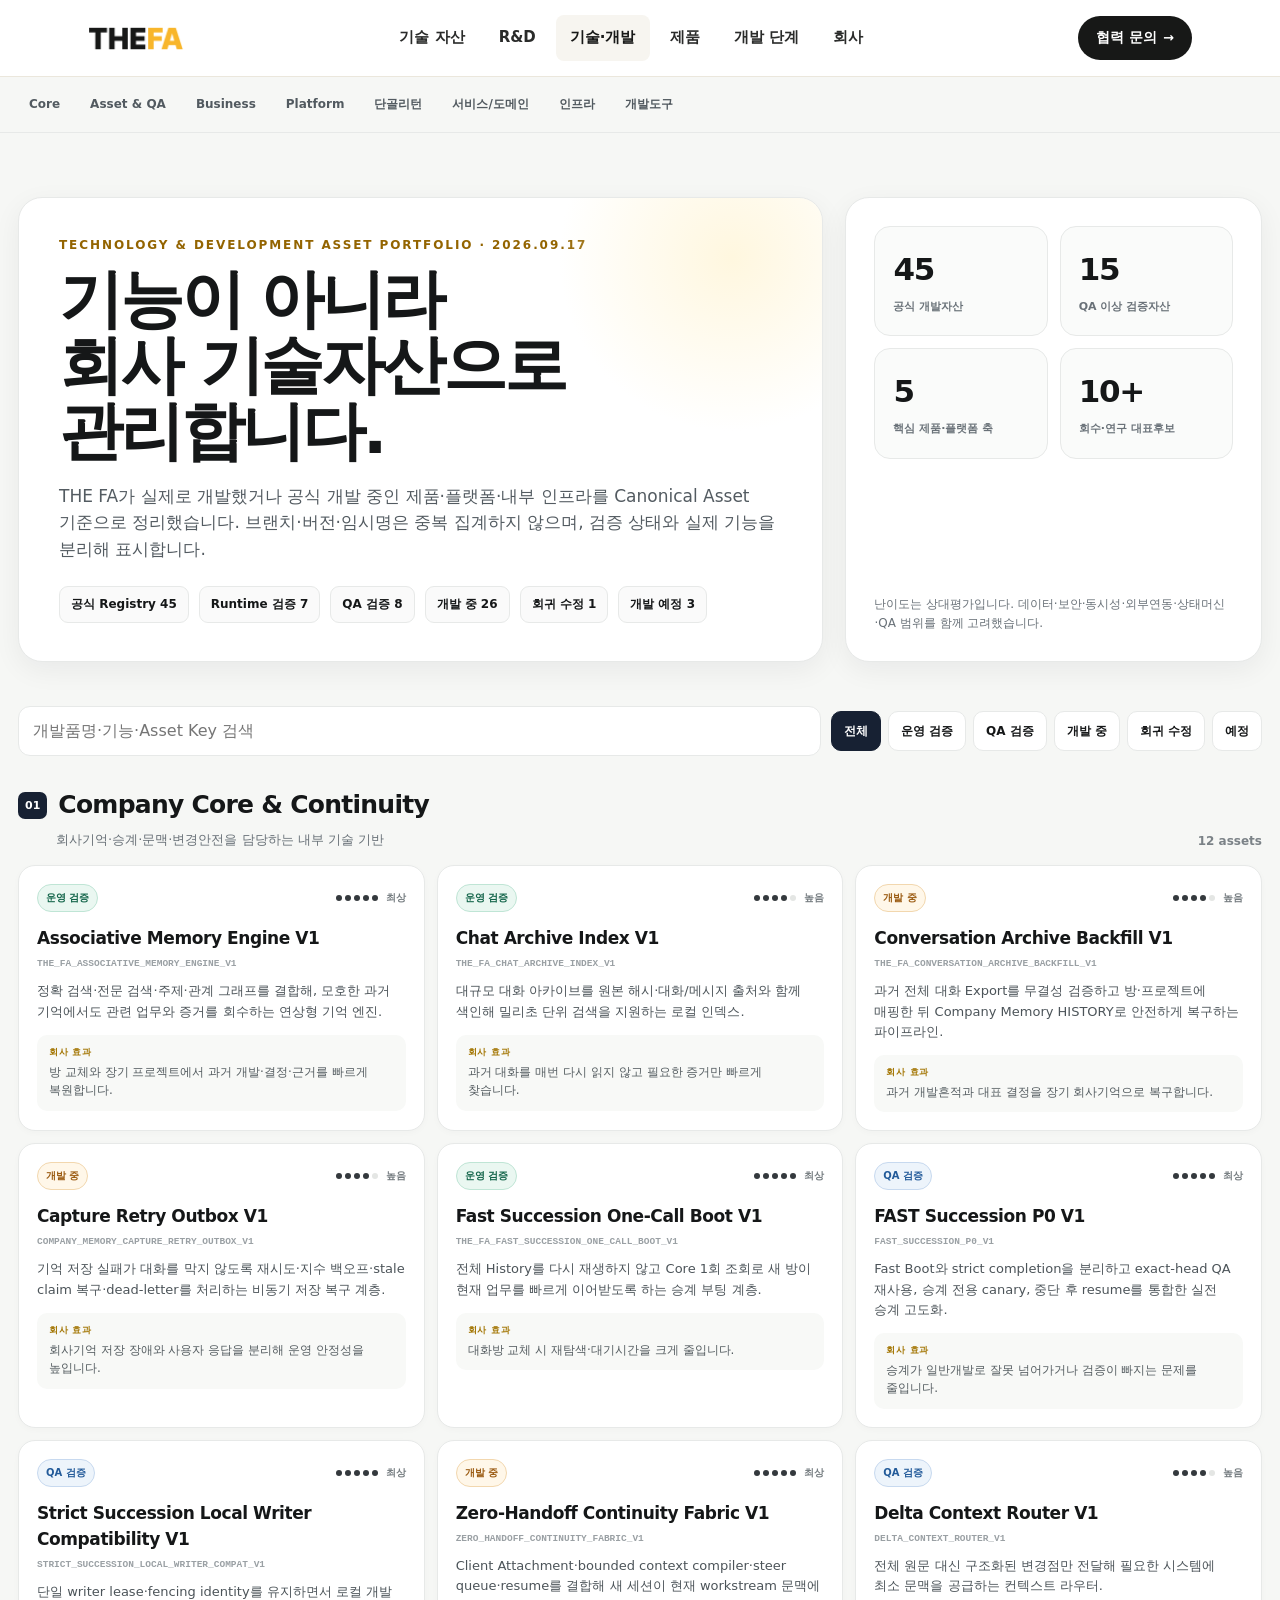
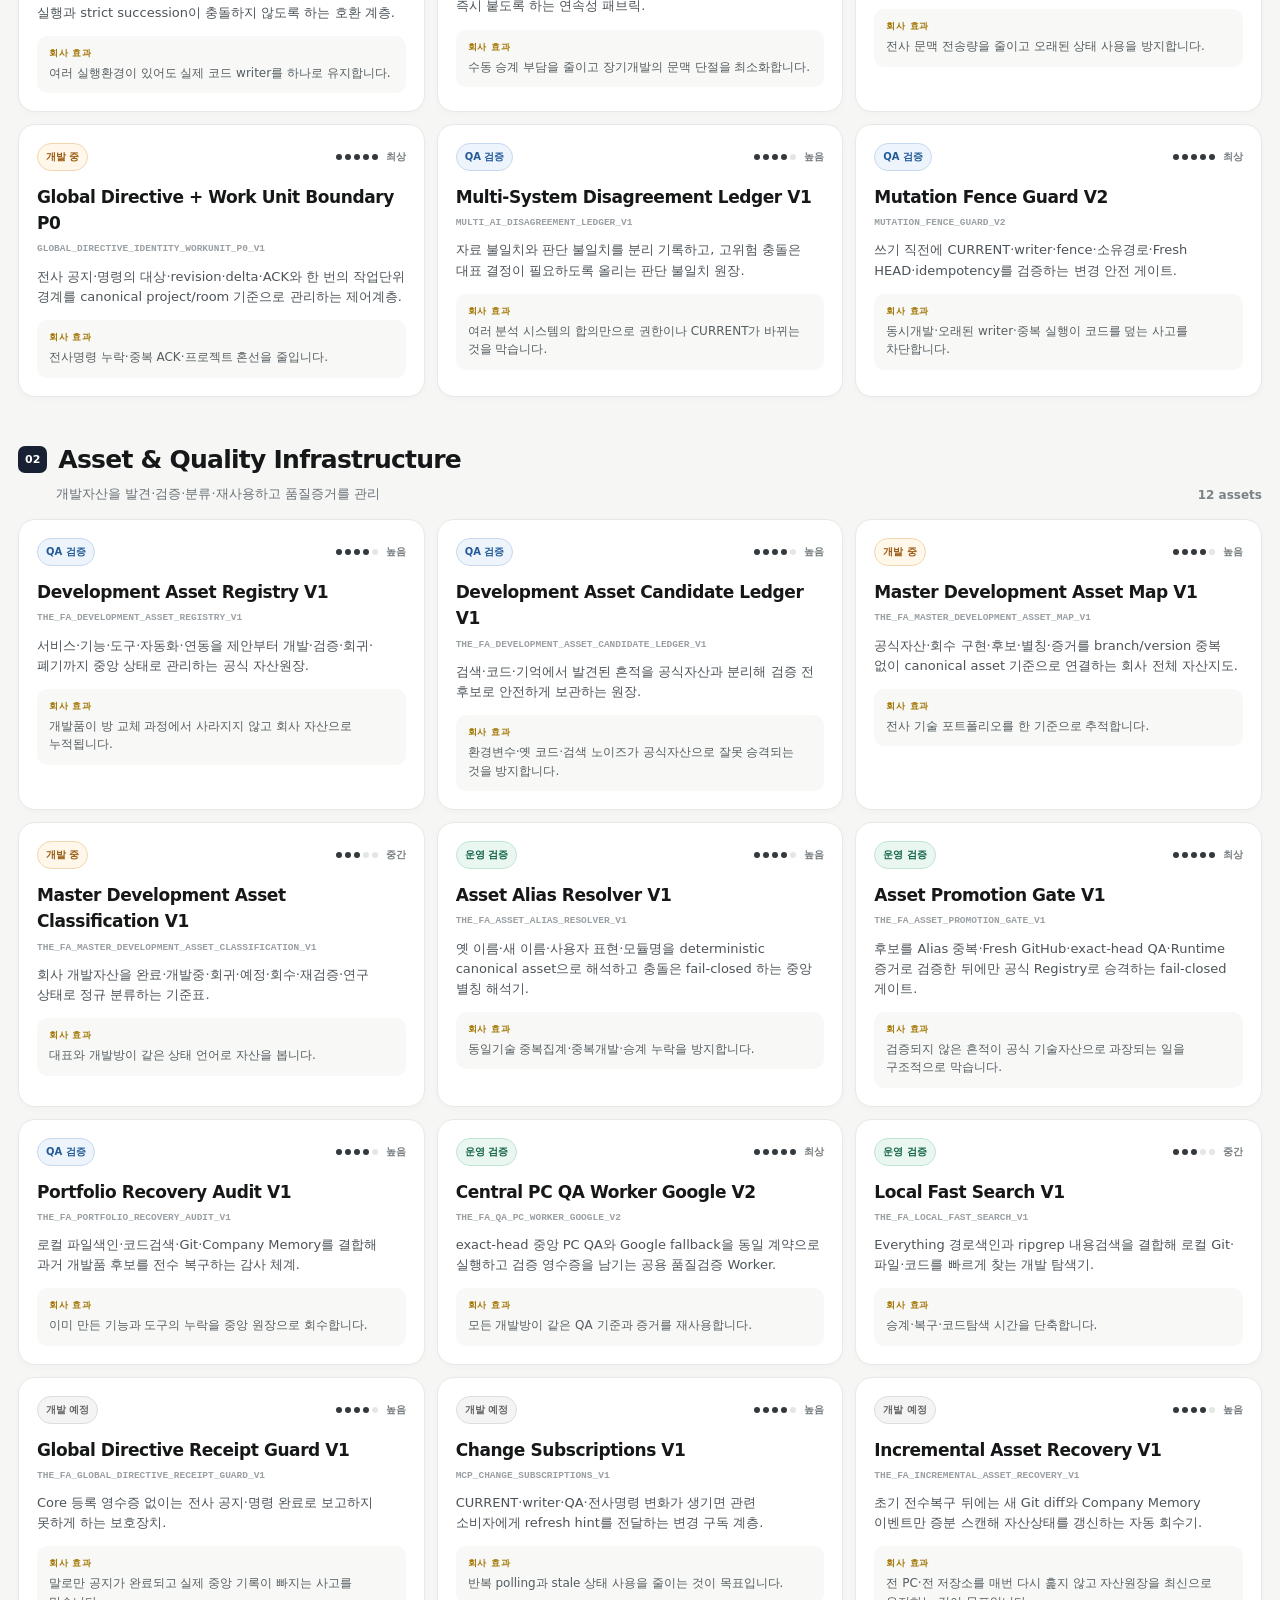
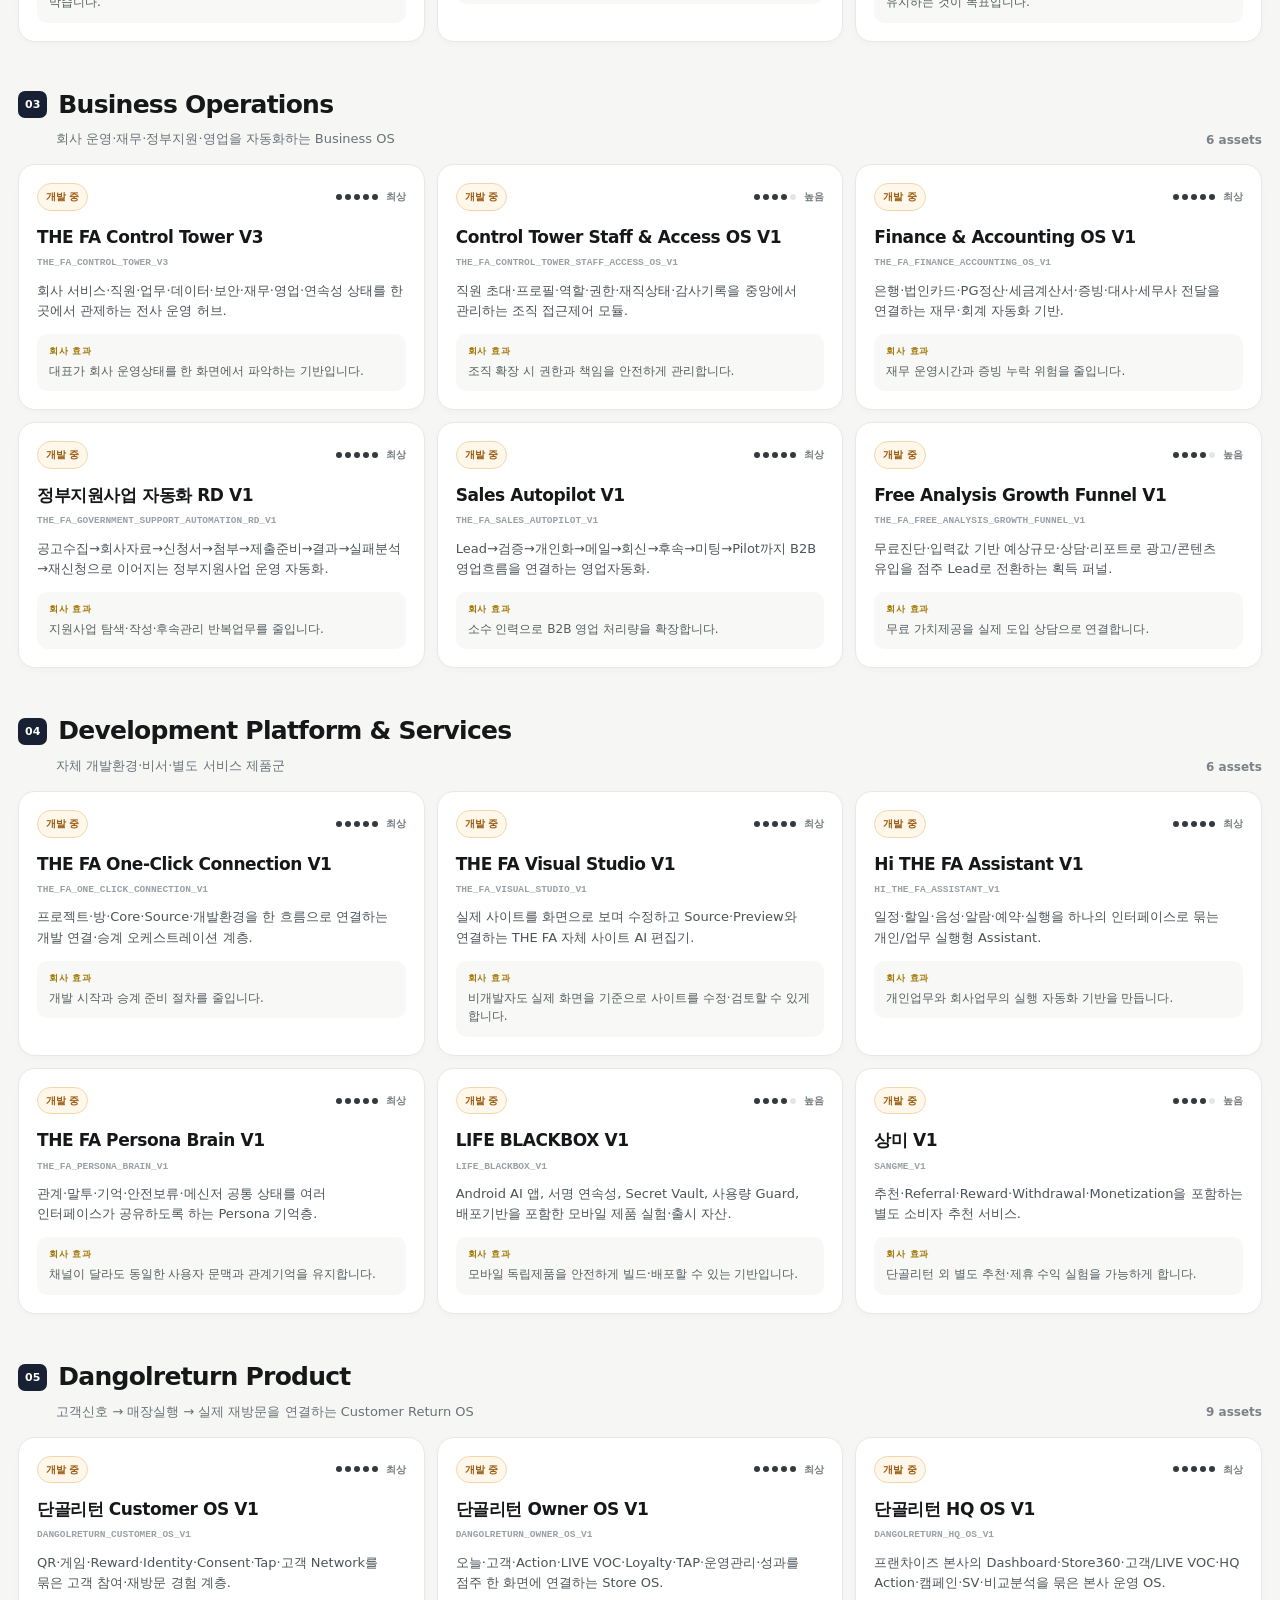
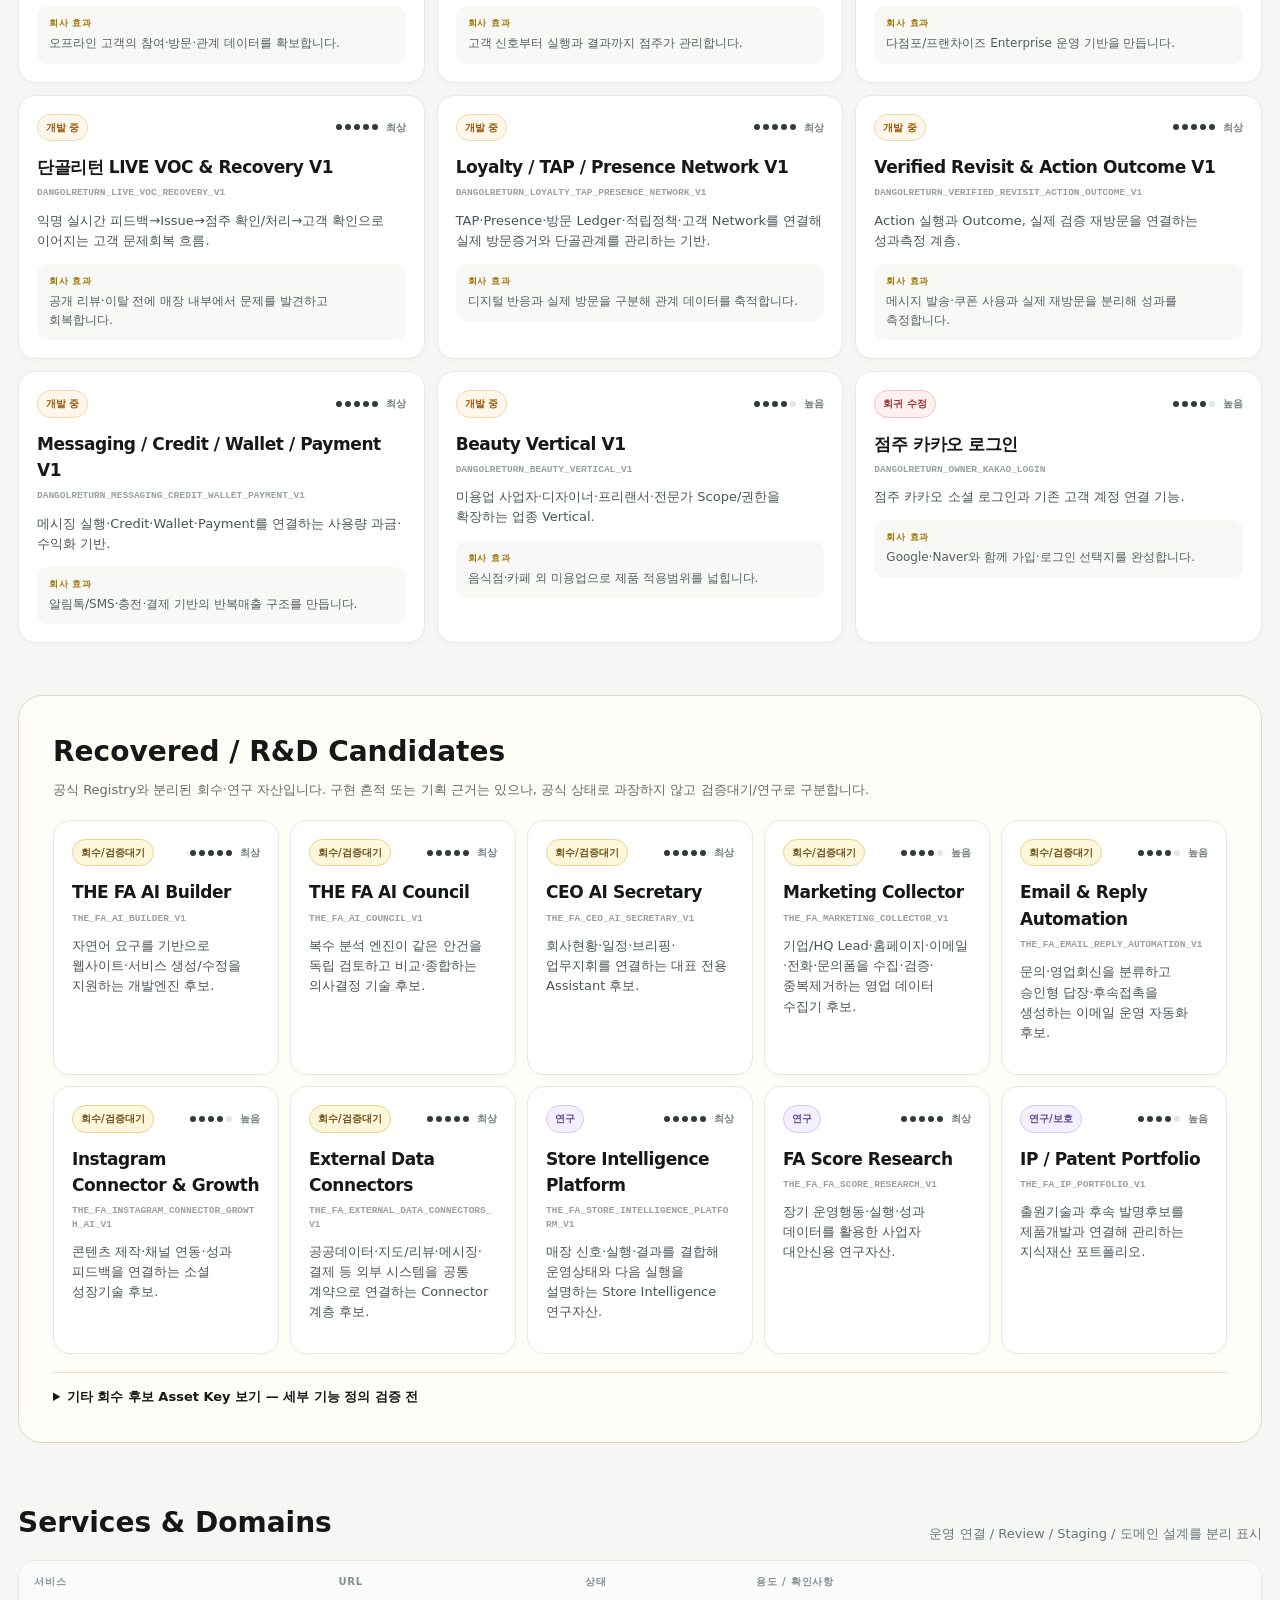
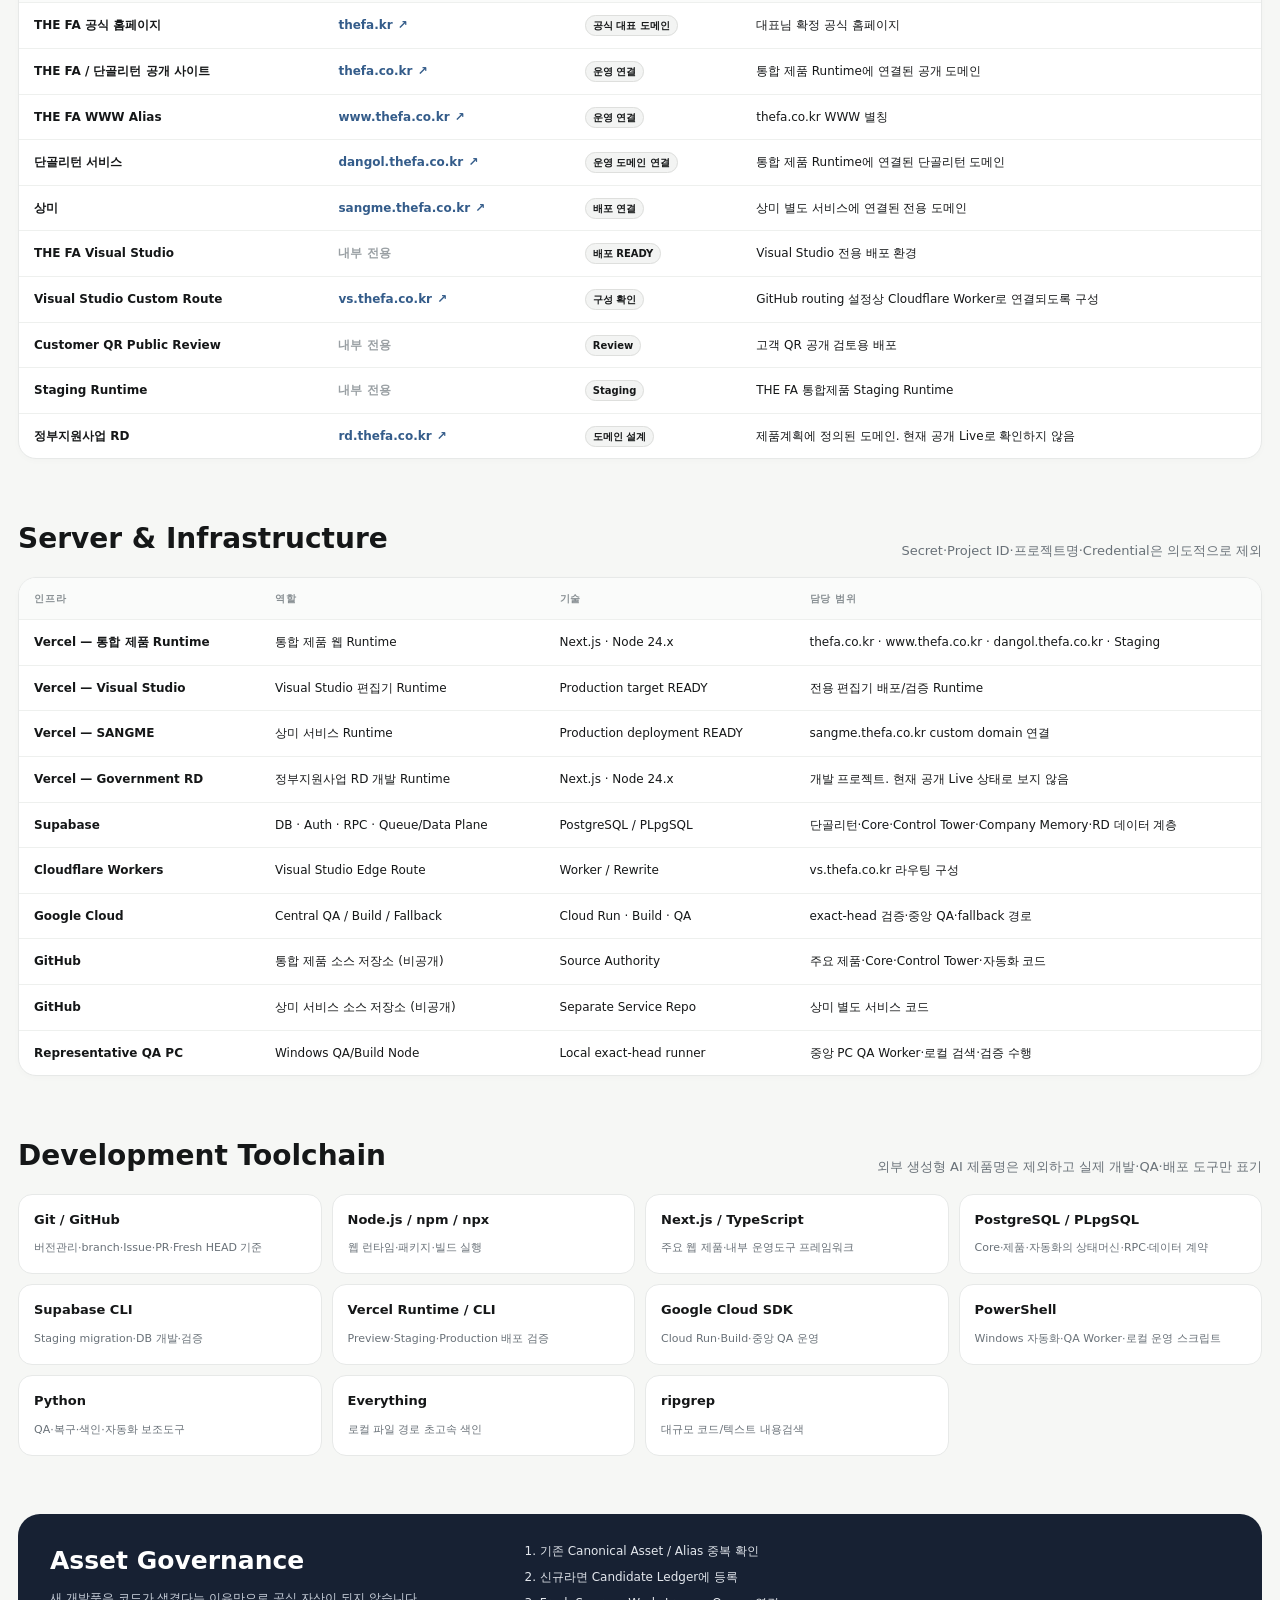
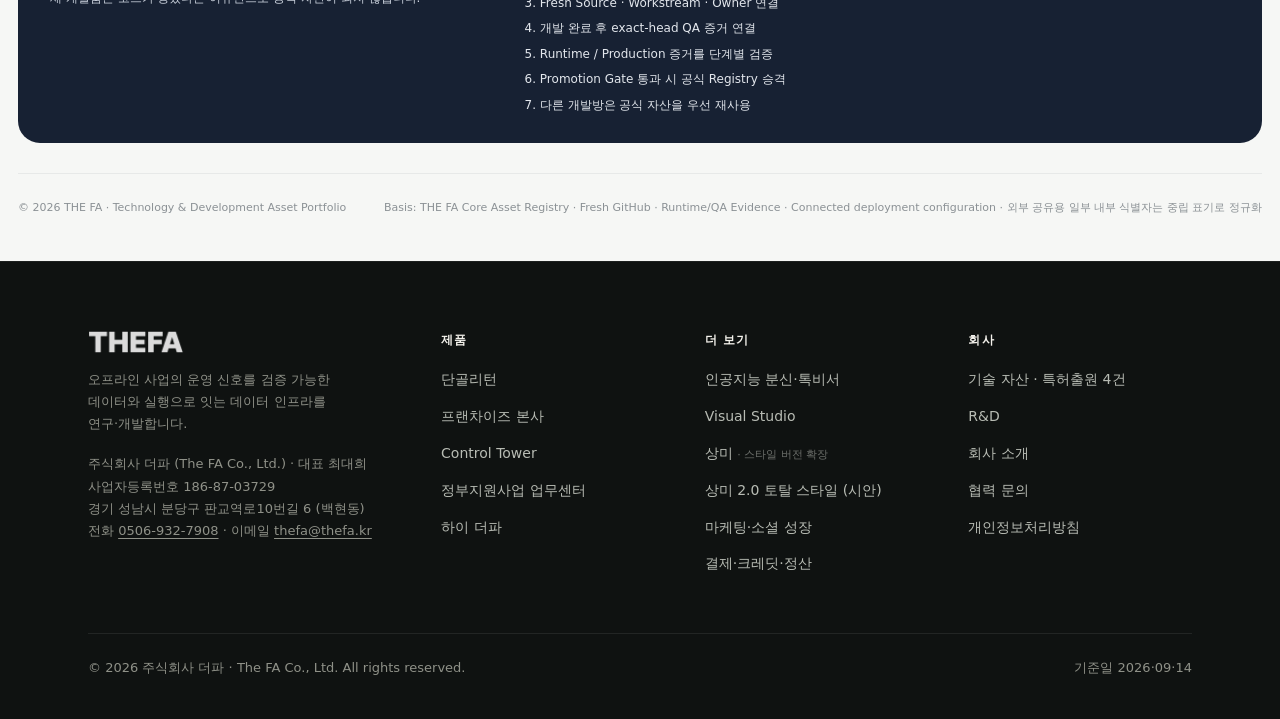
==== technology/index.html @ a4ed69a2 "Preview: feature/technology-page @ d7dcc71 (production 아님, CNAME 제외) Co-Authored-By: Claude Opus 5 <" ====
<!doctype html>
<html lang="ko">
<head>
<meta charset="utf-8"/>
<meta name="viewport" content="width=device-width,initial-scale=1"/>
<meta name="robots" content="index,follow"/>
<link rel="canonical" href="https://thefa.kr/technology/"/>
<meta property="og:type" content="website"/>
<meta property="og:site_name" content="THE FA"/>
<meta property="og:locale" content="ko_KR"/>
<meta property="og:url" content="https://thefa.kr/technology/"/>
<meta property="og:image" content="https://thefa.kr/assets/brand/og-thefa.jpg"/>
<meta property="og:image:width" content="1200"/>
<meta property="og:image:height" content="630"/>
<meta name="twitter:card" content="summary_large_image"/>
<meta name="description" content="THE FA 기술·개발자산, 서비스 도메인, 인프라 및 개발도구 통합 포트폴리오"/>
<meta property="og:title" content="Technology &amp; Development Asset Portfolio — THE FA"/>
<meta property="og:description" content="THE FA 기술·개발자산, 서비스 도메인, 인프라 및 개발도구 통합 포트폴리오"/>
<title>Technology &amp; Development Asset Portfolio — THE FA</title>
<link rel="stylesheet" href="../styles.css?v=5"/>
<link rel="stylesheet" href="portfolio.css?v=1"/>
<link rel="icon" href="../assets/approved/thefa-logo.png"/>
</head>
<body>

<a class="skip" href="#main">본문 바로가기</a>
<header class="site-header" role="banner">
  <div class="wrap">
    <nav class="nav" aria-label="주 메뉴">
      <a class="brand" href="../index.html" aria-label="THE FA 홈">
        <img src="../assets/approved/thefa-logo.png" alt="THE FA" width="96"/>
      </a>
      <ul class="nav-menu">
        <li><a href="../index.html#patents">기술 자산</a></li>
        <li><a href="../index.html#research">R&amp;D</a></li>
        <li><a href="./" aria-current="page">기술·개발</a></li>
        <li><a href="../index.html#products">제품</a></li>
        <li><a href="../index.html#roadmap">개발 단계</a></li>
        <li><a href="../index.html#company">회사</a></li>
      </ul>
      <a class="nav-cta" href="../contact.html">협력 문의</a>
      <button class="nav-toggle" type="button" aria-expanded="false" aria-controls="nav-panel" aria-label="메뉴 열기"><span></span><span></span><span></span></button>
    </nav>
  </div>
  <div class="nav-panel" id="nav-panel" style="display:none">
    <ul>
      <li><a href="../index.html#patents">기술 자산</a></li>
      <li><a href="../index.html#research">R&amp;D</a></li>
      <li><a href="./" aria-current="page">기술·개발</a></li>
      <li><a href="../index.html#products">제품</a></li>
      <li><a href="../index.html#roadmap">개발 단계</a></li>
      <li><a href="../index.html#company">회사</a></li>
      <li><a href="../contact.html" data-cta>협력 문의</a></li>
    </ul>
  </div>
</header>

<main id="main" class="tech-portfolio">
<!-- 아래 영역은 technology/portfolio.json 에서 생성됩니다. 직접 수정하지 말고 JSON 수정 후 `node scripts/build-technology.mjs` 실행 -->
<!-- TECH-PORTFOLIO:START -->
<div class="tp-bar">
  <div class="tp-wrap tp-bar-in">
    <nav class="tp-nav" aria-label="기술·개발자산 목차"><a href="#sec-01">Core</a><a href="#sec-02">Asset &amp; QA</a><a href="#sec-03">Business</a><a href="#sec-04">Platform</a><a href="#sec-05">단골리턴</a><a href="#services">서비스/도메인</a><a href="#infra">인프라</a><a href="#tools">개발도구</a></nav>
  </div>
</div>

<div class="tp-wrap" id="top">
<section class="tp-hero">
  <div class="tp-hero-grid">
    <div class="tp-hero-main">
      <div class="tp-kicker">Technology &amp; Development Asset Portfolio · 2026.09.17</div>
      <h1>기능이 아니라<br/>회사 기술자산으로 관리합니다.</h1>
      <p>THE FA가 실제로 개발했거나 공식 개발 중인 제품·플랫폼·내부 인프라를 Canonical Asset 기준으로 정리했습니다. 브랜치·버전·임시명은 중복 집계하지 않으며, 검증 상태와 실제 기능을 분리해 표시합니다.</p>
      <div class="tp-hero-note"><span>공식 Registry 45</span><span>Runtime 검증 7</span><span>QA 검증 8</span><span>개발 중 26</span><span>회귀 수정 1</span><span>개발 예정 3</span></div>
    </div>
    <aside class="tp-hero-side">
      <div class="tp-metrics"><div class="tp-metric"><strong>45</strong><span>공식 개발자산</span></div><div class="tp-metric"><strong>15</strong><span>QA 이상 검증자산</span></div><div class="tp-metric"><strong>5</strong><span>핵심 제품·플랫폼 축</span></div><div class="tp-metric"><strong>10+</strong><span>회수·연구 대표후보</span></div></div>
      <div class="tp-source-note">난이도는 상대평가입니다. 데이터·보안·동시성·외부연동·상태머신·QA 범위를 함께 고려했습니다.</div>
    </aside>
  </div>
</section>

<div class="tp-toolbar">
  <input class="tp-search" id="assetSearch" type="search" placeholder="개발품명·기능·Asset Key 검색" aria-label="개발품명·기능·Asset Key 검색"/>
  <div class="tp-filters"><button type="button" class="active" aria-pressed="true" data-filter="ALL">전체</button><button type="button" aria-pressed="false" data-filter="RUNTIME_VERIFIED">운영 검증</button><button type="button" aria-pressed="false" data-filter="QA_VERIFIED">QA 검증</button><button type="button" aria-pressed="false" data-filter="IN_DEVELOPMENT">개발 중</button><button type="button" aria-pressed="false" data-filter="REGRESSION_OPEN">회귀 수정</button><button type="button" aria-pressed="false" data-filter="PROPOSED">예정</button></div>
</div>

<section class="tp-asset-section" id="sec-01" aria-labelledby="sec-01-title">
  <div class="tp-section-heading">
    <div><span class="tp-section-no">01</span><h2 id="sec-01-title">Company Core &amp; Continuity</h2></div>
    <p>회사기억·승계·문맥·변경안전을 담당하는 내부 기술 기반</p>
    <span class="tp-count">12 assets</span>
  </div>
  <div class="tp-asset-grid">
      <article class="tp-asset-card" data-status="RUNTIME_VERIFIED" data-category="Company Core &amp; Continuity" data-search="associative memory engine v1 the_fa_associative_memory_engine_v1 정확 검색·전문 검색·주제·관계 그래프를 결합해, 모호한 과거 기억에서도 관련 업무와 증거를 회수하는 연상형 기억 엔진. 방 교체와 장기 프로젝트에서 과거 개발·결정·근거를 빠르게 복원합니다.">
        <div class="tp-asset-top"><span class="tp-status runtime">운영 검증</span><span class="tp-difficulty" aria-label="난이도 최상"><i class="on"></i><i class="on"></i><i class="on"></i><i class="on"></i><i class="on"></i><b>최상</b></span></div>
        <h3>Associative Memory Engine V1</h3>
        <p class="tp-asset-key">THE_FA_ASSOCIATIVE_MEMORY_ENGINE_V1</p>
        <p class="tp-desc">정확 검색·전문 검색·주제·관계 그래프를 결합해, 모호한 과거 기억에서도 관련 업무와 증거를 회수하는 연상형 기억 엔진.</p>
        <div class="tp-effect"><span>회사 효과</span>방 교체와 장기 프로젝트에서 과거 개발·결정·근거를 빠르게 복원합니다.</div>
      </article>
      <article class="tp-asset-card" data-status="RUNTIME_VERIFIED" data-category="Company Core &amp; Continuity" data-search="chat archive index v1 the_fa_chat_archive_index_v1 대규모 대화 아카이브를 원본 해시·대화/메시지 출처와 함께 색인해 밀리초 단위 검색을 지원하는 로컬 인덱스. 과거 대화를 매번 다시 읽지 않고 필요한 증거만 빠르게 찾습니다.">
        <div class="tp-asset-top"><span class="tp-status runtime">운영 검증</span><span class="tp-difficulty" aria-label="난이도 높음"><i class="on"></i><i class="on"></i><i class="on"></i><i class="on"></i><i></i><b>높음</b></span></div>
        <h3>Chat Archive Index V1</h3>
        <p class="tp-asset-key">THE_FA_CHAT_ARCHIVE_INDEX_V1</p>
        <p class="tp-desc">대규모 대화 아카이브를 원본 해시·대화/메시지 출처와 함께 색인해 밀리초 단위 검색을 지원하는 로컬 인덱스.</p>
        <div class="tp-effect"><span>회사 효과</span>과거 대화를 매번 다시 읽지 않고 필요한 증거만 빠르게 찾습니다.</div>
      </article>
      <article class="tp-asset-card" data-status="IN_DEVELOPMENT" data-category="Company Core &amp; Continuity" data-search="conversation archive backfill v1 the_fa_conversation_archive_backfill_v1 과거 전체 대화 export를 무결성 검증하고 방·프로젝트에 매핑한 뒤 company memory history로 안전하게 복구하는 파이프라인. 과거 개발흔적과 대표 결정을 장기 회사기억으로 복구합니다.">
        <div class="tp-asset-top"><span class="tp-status dev">개발 중</span><span class="tp-difficulty" aria-label="난이도 높음"><i class="on"></i><i class="on"></i><i class="on"></i><i class="on"></i><i></i><b>높음</b></span></div>
        <h3>Conversation Archive Backfill V1</h3>
        <p class="tp-asset-key">THE_FA_CONVERSATION_ARCHIVE_BACKFILL_V1</p>
        <p class="tp-desc">과거 전체 대화 Export를 무결성 검증하고 방·프로젝트에 매핑한 뒤 Company Memory HISTORY로 안전하게 복구하는 파이프라인.</p>
        <div class="tp-effect"><span>회사 효과</span>과거 개발흔적과 대표 결정을 장기 회사기억으로 복구합니다.</div>
      </article>
      <article class="tp-asset-card" data-status="IN_DEVELOPMENT" data-category="Company Core &amp; Continuity" data-search="capture retry outbox v1 company_memory_capture_retry_outbox_v1 기억 저장 실패가 대화를 막지 않도록 재시도·지수 백오프·stale claim 복구·dead-letter를 처리하는 비동기 저장 복구 계층. 회사기억 저장 장애와 사용자 응답을 분리해 운영 안정성을 높입니다.">
        <div class="tp-asset-top"><span class="tp-status dev">개발 중</span><span class="tp-difficulty" aria-label="난이도 높음"><i class="on"></i><i class="on"></i><i class="on"></i><i class="on"></i><i></i><b>높음</b></span></div>
        <h3>Capture Retry Outbox V1</h3>
        <p class="tp-asset-key">COMPANY_MEMORY_CAPTURE_RETRY_OUTBOX_V1</p>
        <p class="tp-desc">기억 저장 실패가 대화를 막지 않도록 재시도·지수 백오프·stale claim 복구·dead-letter를 처리하는 비동기 저장 복구 계층.</p>
        <div class="tp-effect"><span>회사 효과</span>회사기억 저장 장애와 사용자 응답을 분리해 운영 안정성을 높입니다.</div>
      </article>
      <article class="tp-asset-card" data-status="RUNTIME_VERIFIED" data-category="Company Core &amp; Continuity" data-search="fast succession one-call boot v1 the_fa_fast_succession_one_call_boot_v1 전체 history를 다시 재생하지 않고 core 1회 조회로 새 방이 현재 업무를 빠르게 이어받도록 하는 승계 부팅 계층. 대화방 교체 시 재탐색·대기시간을 크게 줄입니다.">
        <div class="tp-asset-top"><span class="tp-status runtime">운영 검증</span><span class="tp-difficulty" aria-label="난이도 최상"><i class="on"></i><i class="on"></i><i class="on"></i><i class="on"></i><i class="on"></i><b>최상</b></span></div>
        <h3>Fast Succession One-Call Boot V1</h3>
        <p class="tp-asset-key">THE_FA_FAST_SUCCESSION_ONE_CALL_BOOT_V1</p>
        <p class="tp-desc">전체 History를 다시 재생하지 않고 Core 1회 조회로 새 방이 현재 업무를 빠르게 이어받도록 하는 승계 부팅 계층.</p>
        <div class="tp-effect"><span>회사 효과</span>대화방 교체 시 재탐색·대기시간을 크게 줄입니다.</div>
      </article>
      <article class="tp-asset-card" data-status="QA_VERIFIED" data-category="Company Core &amp; Continuity" data-search="fast succession p0 v1 fast_succession_p0_v1 fast boot와 strict completion을 분리하고 exact-head qa 재사용, 승계 전용 canary, 중단 후 resume를 통합한 실전 승계 고도화. 승계가 일반개발로 잘못 넘어가거나 검증이 빠지는 문제를 줄입니다.">
        <div class="tp-asset-top"><span class="tp-status qa">QA 검증</span><span class="tp-difficulty" aria-label="난이도 최상"><i class="on"></i><i class="on"></i><i class="on"></i><i class="on"></i><i class="on"></i><b>최상</b></span></div>
        <h3>FAST Succession P0 V1</h3>
        <p class="tp-asset-key">FAST_SUCCESSION_P0_V1</p>
        <p class="tp-desc">Fast Boot와 strict completion을 분리하고 exact-head QA 재사용, 승계 전용 canary, 중단 후 resume를 통합한 실전 승계 고도화.</p>
        <div class="tp-effect"><span>회사 효과</span>승계가 일반개발로 잘못 넘어가거나 검증이 빠지는 문제를 줄입니다.</div>
      </article>
      <article class="tp-asset-card" data-status="QA_VERIFIED" data-category="Company Core &amp; Continuity" data-search="strict succession local writer compatibility v1 strict_succession_local_writer_compat_v1 단일 writer lease·fencing identity를 유지하면서 로컬 개발 실행과 strict succession이 충돌하지 않도록 하는 호환 계층. 여러 실행환경이 있어도 실제 코드 writer를 하나로 유지합니다.">
        <div class="tp-asset-top"><span class="tp-status qa">QA 검증</span><span class="tp-difficulty" aria-label="난이도 최상"><i class="on"></i><i class="on"></i><i class="on"></i><i class="on"></i><i class="on"></i><b>최상</b></span></div>
        <h3>Strict Succession Local Writer Compatibility V1</h3>
        <p class="tp-asset-key">STRICT_SUCCESSION_LOCAL_WRITER_COMPAT_V1</p>
        <p class="tp-desc">단일 writer lease·fencing identity를 유지하면서 로컬 개발 실행과 strict succession이 충돌하지 않도록 하는 호환 계층.</p>
        <div class="tp-effect"><span>회사 효과</span>여러 실행환경이 있어도 실제 코드 writer를 하나로 유지합니다.</div>
      </article>
      <article class="tp-asset-card" data-status="IN_DEVELOPMENT" data-category="Company Core &amp; Continuity" data-search="zero-handoff continuity fabric v1 zero_handoff_continuity_fabric_v1 client attachment·bounded context compiler·steer queue·resume를 결합해 새 세션이 현재 workstream 문맥에 즉시 붙도록 하는 연속성 패브릭. 수동 승계 부담을 줄이고 장기개발의 문맥 단절을 최소화합니다.">
        <div class="tp-asset-top"><span class="tp-status dev">개발 중</span><span class="tp-difficulty" aria-label="난이도 최상"><i class="on"></i><i class="on"></i><i class="on"></i><i class="on"></i><i class="on"></i><b>최상</b></span></div>
        <h3>Zero-Handoff Continuity Fabric V1</h3>
        <p class="tp-asset-key">ZERO_HANDOFF_CONTINUITY_FABRIC_V1</p>
        <p class="tp-desc">Client Attachment·bounded context compiler·steer queue·resume를 결합해 새 세션이 현재 workstream 문맥에 즉시 붙도록 하는 연속성 패브릭.</p>
        <div class="tp-effect"><span>회사 효과</span>수동 승계 부담을 줄이고 장기개발의 문맥 단절을 최소화합니다.</div>
      </article>
      <article class="tp-asset-card" data-status="QA_VERIFIED" data-category="Company Core &amp; Continuity" data-search="delta context router v1 delta_context_router_v1 전체 원문 대신 구조화된 변경점만 전달해 필요한 시스템에 최소 문맥을 공급하는 컨텍스트 라우터. 전사 문맥 전송량을 줄이고 오래된 상태 사용을 방지합니다.">
        <div class="tp-asset-top"><span class="tp-status qa">QA 검증</span><span class="tp-difficulty" aria-label="난이도 높음"><i class="on"></i><i class="on"></i><i class="on"></i><i class="on"></i><i></i><b>높음</b></span></div>
        <h3>Delta Context Router V1</h3>
        <p class="tp-asset-key">DELTA_CONTEXT_ROUTER_V1</p>
        <p class="tp-desc">전체 원문 대신 구조화된 변경점만 전달해 필요한 시스템에 최소 문맥을 공급하는 컨텍스트 라우터.</p>
        <div class="tp-effect"><span>회사 효과</span>전사 문맥 전송량을 줄이고 오래된 상태 사용을 방지합니다.</div>
      </article>
      <article class="tp-asset-card" data-status="IN_DEVELOPMENT" data-category="Company Core &amp; Continuity" data-search="global directive + work unit boundary p0 global_directive_identity_workunit_p0_v1 전사 공지·명령의 대상·revision·delta·ack와 한 번의 작업단위 경계를 canonical project/room 기준으로 관리하는 제어계층. 전사명령 누락·중복 ack·프로젝트 혼선을 줄입니다.">
        <div class="tp-asset-top"><span class="tp-status dev">개발 중</span><span class="tp-difficulty" aria-label="난이도 최상"><i class="on"></i><i class="on"></i><i class="on"></i><i class="on"></i><i class="on"></i><b>최상</b></span></div>
        <h3>Global Directive + Work Unit Boundary P0</h3>
        <p class="tp-asset-key">GLOBAL_DIRECTIVE_IDENTITY_WORKUNIT_P0_V1</p>
        <p class="tp-desc">전사 공지·명령의 대상·revision·delta·ACK와 한 번의 작업단위 경계를 canonical project/room 기준으로 관리하는 제어계층.</p>
        <div class="tp-effect"><span>회사 효과</span>전사명령 누락·중복 ACK·프로젝트 혼선을 줄입니다.</div>
      </article>
      <article class="tp-asset-card" data-status="QA_VERIFIED" data-category="Company Core &amp; Continuity" data-search="multi-system disagreement ledger v1 multi_ai_disagreement_ledger_v1 자료 불일치와 판단 불일치를 분리 기록하고, 고위험 충돌은 대표 결정이 필요하도록 올리는 판단 불일치 원장. 여러 분석 시스템의 합의만으로 권한이나 current가 바뀌는 것을 막습니다.">
        <div class="tp-asset-top"><span class="tp-status qa">QA 검증</span><span class="tp-difficulty" aria-label="난이도 높음"><i class="on"></i><i class="on"></i><i class="on"></i><i class="on"></i><i></i><b>높음</b></span></div>
        <h3>Multi-System Disagreement Ledger V1</h3>
        <p class="tp-asset-key">MULTI_AI_DISAGREEMENT_LEDGER_V1</p>
        <p class="tp-desc">자료 불일치와 판단 불일치를 분리 기록하고, 고위험 충돌은 대표 결정이 필요하도록 올리는 판단 불일치 원장.</p>
        <div class="tp-effect"><span>회사 효과</span>여러 분석 시스템의 합의만으로 권한이나 CURRENT가 바뀌는 것을 막습니다.</div>
      </article>
      <article class="tp-asset-card" data-status="QA_VERIFIED" data-category="Company Core &amp; Continuity" data-search="mutation fence guard v2 mutation_fence_guard_v2 쓰기 직전에 current·writer·fence·소유경로·fresh head·idempotency를 검증하는 변경 안전 게이트. 동시개발·오래된 writer·중복 실행이 코드를 덮는 사고를 차단합니다.">
        <div class="tp-asset-top"><span class="tp-status qa">QA 검증</span><span class="tp-difficulty" aria-label="난이도 최상"><i class="on"></i><i class="on"></i><i class="on"></i><i class="on"></i><i class="on"></i><b>최상</b></span></div>
        <h3>Mutation Fence Guard V2</h3>
        <p class="tp-asset-key">MUTATION_FENCE_GUARD_V2</p>
        <p class="tp-desc">쓰기 직전에 CURRENT·writer·fence·소유경로·Fresh HEAD·idempotency를 검증하는 변경 안전 게이트.</p>
        <div class="tp-effect"><span>회사 효과</span>동시개발·오래된 writer·중복 실행이 코드를 덮는 사고를 차단합니다.</div>
      </article>
  </div>
</section>

<section class="tp-asset-section" id="sec-02" aria-labelledby="sec-02-title">
  <div class="tp-section-heading">
    <div><span class="tp-section-no">02</span><h2 id="sec-02-title">Asset &amp; Quality Infrastructure</h2></div>
    <p>개발자산을 발견·검증·분류·재사용하고 품질증거를 관리</p>
    <span class="tp-count">12 assets</span>
  </div>
  <div class="tp-asset-grid">
      <article class="tp-asset-card" data-status="QA_VERIFIED" data-category="Asset &amp; Quality Infrastructure" data-search="development asset registry v1 the_fa_development_asset_registry_v1 서비스·기능·도구·자동화·연동을 제안부터 개발·검증·회귀·폐기까지 중앙 상태로 관리하는 공식 자산원장. 개발품이 방 교체 과정에서 사라지지 않고 회사 자산으로 누적됩니다.">
        <div class="tp-asset-top"><span class="tp-status qa">QA 검증</span><span class="tp-difficulty" aria-label="난이도 높음"><i class="on"></i><i class="on"></i><i class="on"></i><i class="on"></i><i></i><b>높음</b></span></div>
        <h3>Development Asset Registry V1</h3>
        <p class="tp-asset-key">THE_FA_DEVELOPMENT_ASSET_REGISTRY_V1</p>
        <p class="tp-desc">서비스·기능·도구·자동화·연동을 제안부터 개발·검증·회귀·폐기까지 중앙 상태로 관리하는 공식 자산원장.</p>
        <div class="tp-effect"><span>회사 효과</span>개발품이 방 교체 과정에서 사라지지 않고 회사 자산으로 누적됩니다.</div>
      </article>
      <article class="tp-asset-card" data-status="QA_VERIFIED" data-category="Asset &amp; Quality Infrastructure" data-search="development asset candidate ledger v1 the_fa_development_asset_candidate_ledger_v1 검색·코드·기억에서 발견된 흔적을 공식자산과 분리해 검증 전 후보로 안전하게 보관하는 원장. 환경변수·옛 코드·검색 노이즈가 공식자산으로 잘못 승격되는 것을 방지합니다.">
        <div class="tp-asset-top"><span class="tp-status qa">QA 검증</span><span class="tp-difficulty" aria-label="난이도 높음"><i class="on"></i><i class="on"></i><i class="on"></i><i class="on"></i><i></i><b>높음</b></span></div>
        <h3>Development Asset Candidate Ledger V1</h3>
        <p class="tp-asset-key">THE_FA_DEVELOPMENT_ASSET_CANDIDATE_LEDGER_V1</p>
        <p class="tp-desc">검색·코드·기억에서 발견된 흔적을 공식자산과 분리해 검증 전 후보로 안전하게 보관하는 원장.</p>
        <div class="tp-effect"><span>회사 효과</span>환경변수·옛 코드·검색 노이즈가 공식자산으로 잘못 승격되는 것을 방지합니다.</div>
      </article>
      <article class="tp-asset-card" data-status="IN_DEVELOPMENT" data-category="Asset &amp; Quality Infrastructure" data-search="master development asset map v1 the_fa_master_development_asset_map_v1 공식자산·회수 구현·후보·별칭·증거를 branch/version 중복 없이 canonical asset 기준으로 연결하는 회사 전체 자산지도. 전사 기술 포트폴리오를 한 기준으로 추적합니다.">
        <div class="tp-asset-top"><span class="tp-status dev">개발 중</span><span class="tp-difficulty" aria-label="난이도 높음"><i class="on"></i><i class="on"></i><i class="on"></i><i class="on"></i><i></i><b>높음</b></span></div>
        <h3>Master Development Asset Map V1</h3>
        <p class="tp-asset-key">THE_FA_MASTER_DEVELOPMENT_ASSET_MAP_V1</p>
        <p class="tp-desc">공식자산·회수 구현·후보·별칭·증거를 branch/version 중복 없이 canonical asset 기준으로 연결하는 회사 전체 자산지도.</p>
        <div class="tp-effect"><span>회사 효과</span>전사 기술 포트폴리오를 한 기준으로 추적합니다.</div>
      </article>
      <article class="tp-asset-card" data-status="IN_DEVELOPMENT" data-category="Asset &amp; Quality Infrastructure" data-search="master development asset classification v1 the_fa_master_development_asset_classification_v1 회사 개발자산을 완료·개발중·회귀·예정·회수·재검증·연구 상태로 정규 분류하는 기준표. 대표와 개발방이 같은 상태 언어로 자산을 봅니다.">
        <div class="tp-asset-top"><span class="tp-status dev">개발 중</span><span class="tp-difficulty" aria-label="난이도 중간"><i class="on"></i><i class="on"></i><i class="on"></i><i></i><i></i><b>중간</b></span></div>
        <h3>Master Development Asset Classification V1</h3>
        <p class="tp-asset-key">THE_FA_MASTER_DEVELOPMENT_ASSET_CLASSIFICATION_V1</p>
        <p class="tp-desc">회사 개발자산을 완료·개발중·회귀·예정·회수·재검증·연구 상태로 정규 분류하는 기준표.</p>
        <div class="tp-effect"><span>회사 효과</span>대표와 개발방이 같은 상태 언어로 자산을 봅니다.</div>
      </article>
      <article class="tp-asset-card" data-status="RUNTIME_VERIFIED" data-category="Asset &amp; Quality Infrastructure" data-search="asset alias resolver v1 the_fa_asset_alias_resolver_v1 옛 이름·새 이름·사용자 표현·모듈명을 deterministic canonical asset으로 해석하고 충돌은 fail-closed 하는 중앙 별칭 해석기. 동일기술 중복집계·중복개발·승계 누락을 방지합니다.">
        <div class="tp-asset-top"><span class="tp-status runtime">운영 검증</span><span class="tp-difficulty" aria-label="난이도 높음"><i class="on"></i><i class="on"></i><i class="on"></i><i class="on"></i><i></i><b>높음</b></span></div>
        <h3>Asset Alias Resolver V1</h3>
        <p class="tp-asset-key">THE_FA_ASSET_ALIAS_RESOLVER_V1</p>
        <p class="tp-desc">옛 이름·새 이름·사용자 표현·모듈명을 deterministic canonical asset으로 해석하고 충돌은 fail-closed 하는 중앙 별칭 해석기.</p>
        <div class="tp-effect"><span>회사 효과</span>동일기술 중복집계·중복개발·승계 누락을 방지합니다.</div>
      </article>
      <article class="tp-asset-card" data-status="RUNTIME_VERIFIED" data-category="Asset &amp; Quality Infrastructure" data-search="asset promotion gate v1 the_fa_asset_promotion_gate_v1 후보를 alias 중복·fresh github·exact-head qa·runtime 증거로 검증한 뒤에만 공식 registry로 승격하는 fail-closed 게이트. 검증되지 않은 흔적이 공식 기술자산으로 과장되는 일을 구조적으로 막습니다.">
        <div class="tp-asset-top"><span class="tp-status runtime">운영 검증</span><span class="tp-difficulty" aria-label="난이도 최상"><i class="on"></i><i class="on"></i><i class="on"></i><i class="on"></i><i class="on"></i><b>최상</b></span></div>
        <h3>Asset Promotion Gate V1</h3>
        <p class="tp-asset-key">THE_FA_ASSET_PROMOTION_GATE_V1</p>
        <p class="tp-desc">후보를 Alias 중복·Fresh GitHub·exact-head QA·Runtime 증거로 검증한 뒤에만 공식 Registry로 승격하는 fail-closed 게이트.</p>
        <div class="tp-effect"><span>회사 효과</span>검증되지 않은 흔적이 공식 기술자산으로 과장되는 일을 구조적으로 막습니다.</div>
      </article>
      <article class="tp-asset-card" data-status="QA_VERIFIED" data-category="Asset &amp; Quality Infrastructure" data-search="portfolio recovery audit v1 the_fa_portfolio_recovery_audit_v1 로컬 파일색인·코드검색·git·company memory를 결합해 과거 개발품 후보를 전수 복구하는 감사 체계. 이미 만든 기능과 도구의 누락을 중앙 원장으로 회수합니다.">
        <div class="tp-asset-top"><span class="tp-status qa">QA 검증</span><span class="tp-difficulty" aria-label="난이도 높음"><i class="on"></i><i class="on"></i><i class="on"></i><i class="on"></i><i></i><b>높음</b></span></div>
        <h3>Portfolio Recovery Audit V1</h3>
        <p class="tp-asset-key">THE_FA_PORTFOLIO_RECOVERY_AUDIT_V1</p>
        <p class="tp-desc">로컬 파일색인·코드검색·Git·Company Memory를 결합해 과거 개발품 후보를 전수 복구하는 감사 체계.</p>
        <div class="tp-effect"><span>회사 효과</span>이미 만든 기능과 도구의 누락을 중앙 원장으로 회수합니다.</div>
      </article>
      <article class="tp-asset-card" data-status="RUNTIME_VERIFIED" data-category="Asset &amp; Quality Infrastructure" data-search="central pc qa worker google v2 the_fa_qa_pc_worker_google_v2 exact-head 중앙 pc qa와 google fallback을 동일 계약으로 실행하고 검증 영수증을 남기는 공용 품질검증 worker. 모든 개발방이 같은 qa 기준과 증거를 재사용합니다.">
        <div class="tp-asset-top"><span class="tp-status runtime">운영 검증</span><span class="tp-difficulty" aria-label="난이도 최상"><i class="on"></i><i class="on"></i><i class="on"></i><i class="on"></i><i class="on"></i><b>최상</b></span></div>
        <h3>Central PC QA Worker Google V2</h3>
        <p class="tp-asset-key">THE_FA_QA_PC_WORKER_GOOGLE_V2</p>
        <p class="tp-desc">exact-head 중앙 PC QA와 Google fallback을 동일 계약으로 실행하고 검증 영수증을 남기는 공용 품질검증 Worker.</p>
        <div class="tp-effect"><span>회사 효과</span>모든 개발방이 같은 QA 기준과 증거를 재사용합니다.</div>
      </article>
      <article class="tp-asset-card" data-status="RUNTIME_VERIFIED" data-category="Asset &amp; Quality Infrastructure" data-search="local fast search v1 the_fa_local_fast_search_v1 everything 경로색인과 ripgrep 내용검색을 결합해 로컬 git·파일·코드를 빠르게 찾는 개발 탐색기. 승계·복구·코드탐색 시간을 단축합니다.">
        <div class="tp-asset-top"><span class="tp-status runtime">운영 검증</span><span class="tp-difficulty" aria-label="난이도 중간"><i class="on"></i><i class="on"></i><i class="on"></i><i></i><i></i><b>중간</b></span></div>
        <h3>Local Fast Search V1</h3>
        <p class="tp-asset-key">THE_FA_LOCAL_FAST_SEARCH_V1</p>
        <p class="tp-desc">Everything 경로색인과 ripgrep 내용검색을 결합해 로컬 Git·파일·코드를 빠르게 찾는 개발 탐색기.</p>
        <div class="tp-effect"><span>회사 효과</span>승계·복구·코드탐색 시간을 단축합니다.</div>
      </article>
      <article class="tp-asset-card" data-status="PROPOSED" data-category="Asset &amp; Quality Infrastructure" data-search="global directive receipt guard v1 the_fa_global_directive_receipt_guard_v1 core 등록 영수증 없이는 전사 공지·명령 완료로 보고하지 못하게 하는 보호장치. 말로만 공지가 완료되고 실제 중앙 기록이 빠지는 사고를 막습니다.">
        <div class="tp-asset-top"><span class="tp-status prop">개발 예정</span><span class="tp-difficulty" aria-label="난이도 높음"><i class="on"></i><i class="on"></i><i class="on"></i><i class="on"></i><i></i><b>높음</b></span></div>
        <h3>Global Directive Receipt Guard V1</h3>
        <p class="tp-asset-key">THE_FA_GLOBAL_DIRECTIVE_RECEIPT_GUARD_V1</p>
        <p class="tp-desc">Core 등록 영수증 없이는 전사 공지·명령 완료로 보고하지 못하게 하는 보호장치.</p>
        <div class="tp-effect"><span>회사 효과</span>말로만 공지가 완료되고 실제 중앙 기록이 빠지는 사고를 막습니다.</div>
      </article>
      <article class="tp-asset-card" data-status="PROPOSED" data-category="Asset &amp; Quality Infrastructure" data-search="change subscriptions v1 mcp_change_subscriptions_v1 current·writer·qa·전사명령 변화가 생기면 관련 소비자에게 refresh hint를 전달하는 변경 구독 계층. 반복 polling과 stale 상태 사용을 줄이는 것이 목표입니다.">
        <div class="tp-asset-top"><span class="tp-status prop">개발 예정</span><span class="tp-difficulty" aria-label="난이도 높음"><i class="on"></i><i class="on"></i><i class="on"></i><i class="on"></i><i></i><b>높음</b></span></div>
        <h3>Change Subscriptions V1</h3>
        <p class="tp-asset-key">MCP_CHANGE_SUBSCRIPTIONS_V1</p>
        <p class="tp-desc">CURRENT·writer·QA·전사명령 변화가 생기면 관련 소비자에게 refresh hint를 전달하는 변경 구독 계층.</p>
        <div class="tp-effect"><span>회사 효과</span>반복 polling과 stale 상태 사용을 줄이는 것이 목표입니다.</div>
      </article>
      <article class="tp-asset-card" data-status="PROPOSED" data-category="Asset &amp; Quality Infrastructure" data-search="incremental asset recovery v1 the_fa_incremental_asset_recovery_v1 초기 전수복구 뒤에는 새 git diff와 company memory 이벤트만 증분 스캔해 자산상태를 갱신하는 자동 회수기. 전 pc·전 저장소를 매번 다시 훑지 않고 자산원장을 최신으로 유지하는 것이 목표입니다.">
        <div class="tp-asset-top"><span class="tp-status prop">개발 예정</span><span class="tp-difficulty" aria-label="난이도 높음"><i class="on"></i><i class="on"></i><i class="on"></i><i class="on"></i><i></i><b>높음</b></span></div>
        <h3>Incremental Asset Recovery V1</h3>
        <p class="tp-asset-key">THE_FA_INCREMENTAL_ASSET_RECOVERY_V1</p>
        <p class="tp-desc">초기 전수복구 뒤에는 새 Git diff와 Company Memory 이벤트만 증분 스캔해 자산상태를 갱신하는 자동 회수기.</p>
        <div class="tp-effect"><span>회사 효과</span>전 PC·전 저장소를 매번 다시 훑지 않고 자산원장을 최신으로 유지하는 것이 목표입니다.</div>
      </article>
  </div>
</section>

<section class="tp-asset-section" id="sec-03" aria-labelledby="sec-03-title">
  <div class="tp-section-heading">
    <div><span class="tp-section-no">03</span><h2 id="sec-03-title">Business Operations</h2></div>
    <p>회사 운영·재무·정부지원·영업을 자동화하는 Business OS</p>
    <span class="tp-count">6 assets</span>
  </div>
  <div class="tp-asset-grid">
      <article class="tp-asset-card" data-status="IN_DEVELOPMENT" data-category="Business Operations" data-search="the fa control tower v3 the_fa_control_tower_v3 회사 서비스·직원·업무·데이터·보안·재무·영업·연속성 상태를 한 곳에서 관제하는 전사 운영 허브. 대표가 회사 운영상태를 한 화면에서 파악하는 기반입니다.">
        <div class="tp-asset-top"><span class="tp-status dev">개발 중</span><span class="tp-difficulty" aria-label="난이도 최상"><i class="on"></i><i class="on"></i><i class="on"></i><i class="on"></i><i class="on"></i><b>최상</b></span></div>
        <h3>THE FA Control Tower V3</h3>
        <p class="tp-asset-key">THE_FA_CONTROL_TOWER_V3</p>
        <p class="tp-desc">회사 서비스·직원·업무·데이터·보안·재무·영업·연속성 상태를 한 곳에서 관제하는 전사 운영 허브.</p>
        <div class="tp-effect"><span>회사 효과</span>대표가 회사 운영상태를 한 화면에서 파악하는 기반입니다.</div>
      </article>
      <article class="tp-asset-card" data-status="IN_DEVELOPMENT" data-category="Business Operations" data-search="control tower staff &amp; access os v1 the_fa_control_tower_staff_access_os_v1 직원 초대·프로필·역할·권한·재직상태·감사기록을 중앙에서 관리하는 조직 접근제어 모듈. 조직 확장 시 권한과 책임을 안전하게 관리합니다.">
        <div class="tp-asset-top"><span class="tp-status dev">개발 중</span><span class="tp-difficulty" aria-label="난이도 높음"><i class="on"></i><i class="on"></i><i class="on"></i><i class="on"></i><i></i><b>높음</b></span></div>
        <h3>Control Tower Staff &amp; Access OS V1</h3>
        <p class="tp-asset-key">THE_FA_CONTROL_TOWER_STAFF_ACCESS_OS_V1</p>
        <p class="tp-desc">직원 초대·프로필·역할·권한·재직상태·감사기록을 중앙에서 관리하는 조직 접근제어 모듈.</p>
        <div class="tp-effect"><span>회사 효과</span>조직 확장 시 권한과 책임을 안전하게 관리합니다.</div>
      </article>
      <article class="tp-asset-card" data-status="IN_DEVELOPMENT" data-category="Business Operations" data-search="finance &amp; accounting os v1 the_fa_finance_accounting_os_v1 은행·법인카드·pg정산·세금계산서·증빙·대사·세무사 전달을 연결하는 재무·회계 자동화 기반. 재무 운영시간과 증빙 누락 위험을 줄입니다.">
        <div class="tp-asset-top"><span class="tp-status dev">개발 중</span><span class="tp-difficulty" aria-label="난이도 최상"><i class="on"></i><i class="on"></i><i class="on"></i><i class="on"></i><i class="on"></i><b>최상</b></span></div>
        <h3>Finance &amp; Accounting OS V1</h3>
        <p class="tp-asset-key">THE_FA_FINANCE_ACCOUNTING_OS_V1</p>
        <p class="tp-desc">은행·법인카드·PG정산·세금계산서·증빙·대사·세무사 전달을 연결하는 재무·회계 자동화 기반.</p>
        <div class="tp-effect"><span>회사 효과</span>재무 운영시간과 증빙 누락 위험을 줄입니다.</div>
      </article>
      <article class="tp-asset-card" data-status="IN_DEVELOPMENT" data-category="Business Operations" data-search="정부지원사업 자동화 rd v1 the_fa_government_support_automation_rd_v1 공고수집→회사자료→신청서→첨부→제출준비→결과→실패분석→재신청으로 이어지는 정부지원사업 운영 자동화. 지원사업 탐색·작성·후속관리 반복업무를 줄입니다.">
        <div class="tp-asset-top"><span class="tp-status dev">개발 중</span><span class="tp-difficulty" aria-label="난이도 최상"><i class="on"></i><i class="on"></i><i class="on"></i><i class="on"></i><i class="on"></i><b>최상</b></span></div>
        <h3>정부지원사업 자동화 RD V1</h3>
        <p class="tp-asset-key">THE_FA_GOVERNMENT_SUPPORT_AUTOMATION_RD_V1</p>
        <p class="tp-desc">공고수집→회사자료→신청서→첨부→제출준비→결과→실패분석→재신청으로 이어지는 정부지원사업 운영 자동화.</p>
        <div class="tp-effect"><span>회사 효과</span>지원사업 탐색·작성·후속관리 반복업무를 줄입니다.</div>
      </article>
      <article class="tp-asset-card" data-status="IN_DEVELOPMENT" data-category="Business Operations" data-search="sales autopilot v1 the_fa_sales_autopilot_v1 lead→검증→개인화→메일→회신→후속→미팅→pilot까지 b2b 영업흐름을 연결하는 영업자동화. 소수 인력으로 b2b 영업 처리량을 확장합니다.">
        <div class="tp-asset-top"><span class="tp-status dev">개발 중</span><span class="tp-difficulty" aria-label="난이도 최상"><i class="on"></i><i class="on"></i><i class="on"></i><i class="on"></i><i class="on"></i><b>최상</b></span></div>
        <h3>Sales Autopilot V1</h3>
        <p class="tp-asset-key">THE_FA_SALES_AUTOPILOT_V1</p>
        <p class="tp-desc">Lead→검증→개인화→메일→회신→후속→미팅→Pilot까지 B2B 영업흐름을 연결하는 영업자동화.</p>
        <div class="tp-effect"><span>회사 효과</span>소수 인력으로 B2B 영업 처리량을 확장합니다.</div>
      </article>
      <article class="tp-asset-card" data-status="IN_DEVELOPMENT" data-category="Business Operations" data-search="free analysis growth funnel v1 the_fa_free_analysis_growth_funnel_v1 무료진단·입력값 기반 예상규모·상담·리포트로 광고/콘텐츠 유입을 점주 lead로 전환하는 획득 퍼널. 무료 가치제공을 실제 도입 상담으로 연결합니다.">
        <div class="tp-asset-top"><span class="tp-status dev">개발 중</span><span class="tp-difficulty" aria-label="난이도 높음"><i class="on"></i><i class="on"></i><i class="on"></i><i class="on"></i><i></i><b>높음</b></span></div>
        <h3>Free Analysis Growth Funnel V1</h3>
        <p class="tp-asset-key">THE_FA_FREE_ANALYSIS_GROWTH_FUNNEL_V1</p>
        <p class="tp-desc">무료진단·입력값 기반 예상규모·상담·리포트로 광고/콘텐츠 유입을 점주 Lead로 전환하는 획득 퍼널.</p>
        <div class="tp-effect"><span>회사 효과</span>무료 가치제공을 실제 도입 상담으로 연결합니다.</div>
      </article>
  </div>
</section>

<section class="tp-asset-section" id="sec-04" aria-labelledby="sec-04-title">
  <div class="tp-section-heading">
    <div><span class="tp-section-no">04</span><h2 id="sec-04-title">Development Platform &amp; Services</h2></div>
    <p>자체 개발환경·비서·별도 서비스 제품군</p>
    <span class="tp-count">6 assets</span>
  </div>
  <div class="tp-asset-grid">
      <article class="tp-asset-card" data-status="IN_DEVELOPMENT" data-category="Development Platform &amp; Services" data-search="the fa one-click connection v1 the_fa_one_click_connection_v1 프로젝트·방·core·source·개발환경을 한 흐름으로 연결하는 개발 연결·승계 오케스트레이션 계층. 개발 시작과 승계 준비 절차를 줄입니다.">
        <div class="tp-asset-top"><span class="tp-status dev">개발 중</span><span class="tp-difficulty" aria-label="난이도 최상"><i class="on"></i><i class="on"></i><i class="on"></i><i class="on"></i><i class="on"></i><b>최상</b></span></div>
        <h3>THE FA One-Click Connection V1</h3>
        <p class="tp-asset-key">THE_FA_ONE_CLICK_CONNECTION_V1</p>
        <p class="tp-desc">프로젝트·방·Core·Source·개발환경을 한 흐름으로 연결하는 개발 연결·승계 오케스트레이션 계층.</p>
        <div class="tp-effect"><span>회사 효과</span>개발 시작과 승계 준비 절차를 줄입니다.</div>
      </article>
      <article class="tp-asset-card" data-status="IN_DEVELOPMENT" data-category="Development Platform &amp; Services" data-search="the fa visual studio v1 the_fa_visual_studio_v1 실제 사이트를 화면으로 보며 수정하고 source·preview와 연결하는 the fa 자체 사이트 ai 편집기. 비개발자도 실제 화면을 기준으로 사이트를 수정·검토할 수 있게 합니다.">
        <div class="tp-asset-top"><span class="tp-status dev">개발 중</span><span class="tp-difficulty" aria-label="난이도 최상"><i class="on"></i><i class="on"></i><i class="on"></i><i class="on"></i><i class="on"></i><b>최상</b></span></div>
        <h3>THE FA Visual Studio V1</h3>
        <p class="tp-asset-key">THE_FA_VISUAL_STUDIO_V1</p>
        <p class="tp-desc">실제 사이트를 화면으로 보며 수정하고 Source·Preview와 연결하는 THE FA 자체 사이트 AI 편집기.</p>
        <div class="tp-effect"><span>회사 효과</span>비개발자도 실제 화면을 기준으로 사이트를 수정·검토할 수 있게 합니다.</div>
      </article>
      <article class="tp-asset-card" data-status="IN_DEVELOPMENT" data-category="Development Platform &amp; Services" data-search="hi the fa assistant v1 hi_the_fa_assistant_v1 일정·할일·음성·알람·예약·실행을 하나의 인터페이스로 묶는 개인/업무 실행형 assistant. 개인업무와 회사업무의 실행 자동화 기반을 만듭니다.">
        <div class="tp-asset-top"><span class="tp-status dev">개발 중</span><span class="tp-difficulty" aria-label="난이도 최상"><i class="on"></i><i class="on"></i><i class="on"></i><i class="on"></i><i class="on"></i><b>최상</b></span></div>
        <h3>Hi THE FA Assistant V1</h3>
        <p class="tp-asset-key">HI_THE_FA_ASSISTANT_V1</p>
        <p class="tp-desc">일정·할일·음성·알람·예약·실행을 하나의 인터페이스로 묶는 개인/업무 실행형 Assistant.</p>
        <div class="tp-effect"><span>회사 효과</span>개인업무와 회사업무의 실행 자동화 기반을 만듭니다.</div>
      </article>
      <article class="tp-asset-card" data-status="IN_DEVELOPMENT" data-category="Development Platform &amp; Services" data-search="the fa persona brain v1 the_fa_persona_brain_v1 관계·말투·기억·안전보류·메신저 공통 상태를 여러 인터페이스가 공유하도록 하는 persona 기억층. 채널이 달라도 동일한 사용자 문맥과 관계기억을 유지합니다.">
        <div class="tp-asset-top"><span class="tp-status dev">개발 중</span><span class="tp-difficulty" aria-label="난이도 최상"><i class="on"></i><i class="on"></i><i class="on"></i><i class="on"></i><i class="on"></i><b>최상</b></span></div>
        <h3>THE FA Persona Brain V1</h3>
        <p class="tp-asset-key">THE_FA_PERSONA_BRAIN_V1</p>
        <p class="tp-desc">관계·말투·기억·안전보류·메신저 공통 상태를 여러 인터페이스가 공유하도록 하는 Persona 기억층.</p>
        <div class="tp-effect"><span>회사 효과</span>채널이 달라도 동일한 사용자 문맥과 관계기억을 유지합니다.</div>
      </article>
      <article class="tp-asset-card" data-status="IN_DEVELOPMENT" data-category="Development Platform &amp; Services" data-search="life blackbox v1 life_blackbox_v1 android ai 앱, 서명 연속성, secret vault, 사용량 guard, 배포기반을 포함한 모바일 제품 실험·출시 자산. 모바일 독립제품을 안전하게 빌드·배포할 수 있는 기반입니다.">
        <div class="tp-asset-top"><span class="tp-status dev">개발 중</span><span class="tp-difficulty" aria-label="난이도 높음"><i class="on"></i><i class="on"></i><i class="on"></i><i class="on"></i><i></i><b>높음</b></span></div>
        <h3>LIFE BLACKBOX V1</h3>
        <p class="tp-asset-key">LIFE_BLACKBOX_V1</p>
        <p class="tp-desc">Android AI 앱, 서명 연속성, Secret Vault, 사용량 Guard, 배포기반을 포함한 모바일 제품 실험·출시 자산.</p>
        <div class="tp-effect"><span>회사 효과</span>모바일 독립제품을 안전하게 빌드·배포할 수 있는 기반입니다.</div>
      </article>
      <article class="tp-asset-card" data-status="IN_DEVELOPMENT" data-category="Development Platform &amp; Services" data-search="상미 v1 sangme_v1 추천·referral·reward·withdrawal·monetization을 포함하는 별도 소비자 추천 서비스. 단골리턴 외 별도 추천·제휴 수익 실험을 가능하게 합니다.">
        <div class="tp-asset-top"><span class="tp-status dev">개발 중</span><span class="tp-difficulty" aria-label="난이도 높음"><i class="on"></i><i class="on"></i><i class="on"></i><i class="on"></i><i></i><b>높음</b></span></div>
        <h3>상미 V1</h3>
        <p class="tp-asset-key">SANGME_V1</p>
        <p class="tp-desc">추천·Referral·Reward·Withdrawal·Monetization을 포함하는 별도 소비자 추천 서비스.</p>
        <div class="tp-effect"><span>회사 효과</span>단골리턴 외 별도 추천·제휴 수익 실험을 가능하게 합니다.</div>
      </article>
  </div>
</section>

<section class="tp-asset-section" id="sec-05" aria-labelledby="sec-05-title">
  <div class="tp-section-heading">
    <div><span class="tp-section-no">05</span><h2 id="sec-05-title">Dangolreturn Product</h2></div>
    <p>고객신호 → 매장실행 → 실제 재방문을 연결하는 Customer Return OS</p>
    <span class="tp-count">9 assets</span>
  </div>
  <div class="tp-asset-grid">
      <article class="tp-asset-card" data-status="IN_DEVELOPMENT" data-category="Dangolreturn Product" data-search="단골리턴 customer os v1 dangolreturn_customer_os_v1 qr·게임·reward·identity·consent·tap·고객 network를 묶은 고객 참여·재방문 경험 계층. 오프라인 고객의 참여·방문·관계 데이터를 확보합니다.">
        <div class="tp-asset-top"><span class="tp-status dev">개발 중</span><span class="tp-difficulty" aria-label="난이도 최상"><i class="on"></i><i class="on"></i><i class="on"></i><i class="on"></i><i class="on"></i><b>최상</b></span></div>
        <h3>단골리턴 Customer OS V1</h3>
        <p class="tp-asset-key">DANGOLRETURN_CUSTOMER_OS_V1</p>
        <p class="tp-desc">QR·게임·Reward·Identity·Consent·Tap·고객 Network를 묶은 고객 참여·재방문 경험 계층.</p>
        <div class="tp-effect"><span>회사 효과</span>오프라인 고객의 참여·방문·관계 데이터를 확보합니다.</div>
      </article>
      <article class="tp-asset-card" data-status="IN_DEVELOPMENT" data-category="Dangolreturn Product" data-search="단골리턴 owner os v1 dangolreturn_owner_os_v1 오늘·고객·action·live voc·loyalty·tap·운영관리·성과를 점주 한 화면에 연결하는 store os. 고객 신호부터 실행과 결과까지 점주가 관리합니다.">
        <div class="tp-asset-top"><span class="tp-status dev">개발 중</span><span class="tp-difficulty" aria-label="난이도 최상"><i class="on"></i><i class="on"></i><i class="on"></i><i class="on"></i><i class="on"></i><b>최상</b></span></div>
        <h3>단골리턴 Owner OS V1</h3>
        <p class="tp-asset-key">DANGOLRETURN_OWNER_OS_V1</p>
        <p class="tp-desc">오늘·고객·Action·LIVE VOC·Loyalty·TAP·운영관리·성과를 점주 한 화면에 연결하는 Store OS.</p>
        <div class="tp-effect"><span>회사 효과</span>고객 신호부터 실행과 결과까지 점주가 관리합니다.</div>
      </article>
      <article class="tp-asset-card" data-status="IN_DEVELOPMENT" data-category="Dangolreturn Product" data-search="단골리턴 hq os v1 dangolreturn_hq_os_v1 프랜차이즈 본사의 dashboard·store360·고객/live voc·hq action·캠페인·sv·비교분석을 묶은 본사 운영 os. 다점포/프랜차이즈 enterprise 운영 기반을 만듭니다.">
        <div class="tp-asset-top"><span class="tp-status dev">개발 중</span><span class="tp-difficulty" aria-label="난이도 최상"><i class="on"></i><i class="on"></i><i class="on"></i><i class="on"></i><i class="on"></i><b>최상</b></span></div>
        <h3>단골리턴 HQ OS V1</h3>
        <p class="tp-asset-key">DANGOLRETURN_HQ_OS_V1</p>
        <p class="tp-desc">프랜차이즈 본사의 Dashboard·Store360·고객/LIVE VOC·HQ Action·캠페인·SV·비교분석을 묶은 본사 운영 OS.</p>
        <div class="tp-effect"><span>회사 효과</span>다점포/프랜차이즈 Enterprise 운영 기반을 만듭니다.</div>
      </article>
      <article class="tp-asset-card" data-status="IN_DEVELOPMENT" data-category="Dangolreturn Product" data-search="단골리턴 live voc &amp; recovery v1 dangolreturn_live_voc_recovery_v1 익명 실시간 피드백→issue→점주 확인/처리→고객 확인으로 이어지는 고객 문제회복 흐름. 공개 리뷰·이탈 전에 매장 내부에서 문제를 발견하고 회복합니다.">
        <div class="tp-asset-top"><span class="tp-status dev">개발 중</span><span class="tp-difficulty" aria-label="난이도 최상"><i class="on"></i><i class="on"></i><i class="on"></i><i class="on"></i><i class="on"></i><b>최상</b></span></div>
        <h3>단골리턴 LIVE VOC &amp; Recovery V1</h3>
        <p class="tp-asset-key">DANGOLRETURN_LIVE_VOC_RECOVERY_V1</p>
        <p class="tp-desc">익명 실시간 피드백→Issue→점주 확인/처리→고객 확인으로 이어지는 고객 문제회복 흐름.</p>
        <div class="tp-effect"><span>회사 효과</span>공개 리뷰·이탈 전에 매장 내부에서 문제를 발견하고 회복합니다.</div>
      </article>
      <article class="tp-asset-card" data-status="IN_DEVELOPMENT" data-category="Dangolreturn Product" data-search="loyalty / tap / presence network v1 dangolreturn_loyalty_tap_presence_network_v1 tap·presence·방문 ledger·적립정책·고객 network를 연결해 실제 방문증거와 단골관계를 관리하는 기반. 디지털 반응과 실제 방문을 구분해 관계 데이터를 축적합니다.">
        <div class="tp-asset-top"><span class="tp-status dev">개발 중</span><span class="tp-difficulty" aria-label="난이도 최상"><i class="on"></i><i class="on"></i><i class="on"></i><i class="on"></i><i class="on"></i><b>최상</b></span></div>
        <h3>Loyalty / TAP / Presence Network V1</h3>
        <p class="tp-asset-key">DANGOLRETURN_LOYALTY_TAP_PRESENCE_NETWORK_V1</p>
        <p class="tp-desc">TAP·Presence·방문 Ledger·적립정책·고객 Network를 연결해 실제 방문증거와 단골관계를 관리하는 기반.</p>
        <div class="tp-effect"><span>회사 효과</span>디지털 반응과 실제 방문을 구분해 관계 데이터를 축적합니다.</div>
      </article>
      <article class="tp-asset-card" data-status="IN_DEVELOPMENT" data-category="Dangolreturn Product" data-search="verified revisit &amp; action outcome v1 dangolreturn_verified_revisit_action_outcome_v1 action 실행과 outcome, 실제 검증 재방문을 연결하는 성과측정 계층. 메시지 발송·쿠폰 사용과 실제 재방문을 분리해 성과를 측정합니다.">
        <div class="tp-asset-top"><span class="tp-status dev">개발 중</span><span class="tp-difficulty" aria-label="난이도 최상"><i class="on"></i><i class="on"></i><i class="on"></i><i class="on"></i><i class="on"></i><b>최상</b></span></div>
        <h3>Verified Revisit &amp; Action Outcome V1</h3>
        <p class="tp-asset-key">DANGOLRETURN_VERIFIED_REVISIT_ACTION_OUTCOME_V1</p>
        <p class="tp-desc">Action 실행과 Outcome, 실제 검증 재방문을 연결하는 성과측정 계층.</p>
        <div class="tp-effect"><span>회사 효과</span>메시지 발송·쿠폰 사용과 실제 재방문을 분리해 성과를 측정합니다.</div>
      </article>
      <article class="tp-asset-card" data-status="IN_DEVELOPMENT" data-category="Dangolreturn Product" data-search="messaging / credit / wallet / payment v1 dangolreturn_messaging_credit_wallet_payment_v1 메시징 실행·credit·wallet·payment를 연결하는 사용량 과금·수익화 기반. 알림톡/sms·충전·결제 기반의 반복매출 구조를 만듭니다.">
        <div class="tp-asset-top"><span class="tp-status dev">개발 중</span><span class="tp-difficulty" aria-label="난이도 최상"><i class="on"></i><i class="on"></i><i class="on"></i><i class="on"></i><i class="on"></i><b>최상</b></span></div>
        <h3>Messaging / Credit / Wallet / Payment V1</h3>
        <p class="tp-asset-key">DANGOLRETURN_MESSAGING_CREDIT_WALLET_PAYMENT_V1</p>
        <p class="tp-desc">메시징 실행·Credit·Wallet·Payment를 연결하는 사용량 과금·수익화 기반.</p>
        <div class="tp-effect"><span>회사 효과</span>알림톡/SMS·충전·결제 기반의 반복매출 구조를 만듭니다.</div>
      </article>
      <article class="tp-asset-card" data-status="IN_DEVELOPMENT" data-category="Dangolreturn Product" data-search="beauty vertical v1 dangolreturn_beauty_vertical_v1 미용업 사업자·디자이너·프리랜서·전문가 scope/권한을 확장하는 업종 vertical. 음식점·카페 외 미용업으로 제품 적용범위를 넓힙니다.">
        <div class="tp-asset-top"><span class="tp-status dev">개발 중</span><span class="tp-difficulty" aria-label="난이도 높음"><i class="on"></i><i class="on"></i><i class="on"></i><i class="on"></i><i></i><b>높음</b></span></div>
        <h3>Beauty Vertical V1</h3>
        <p class="tp-asset-key">DANGOLRETURN_BEAUTY_VERTICAL_V1</p>
        <p class="tp-desc">미용업 사업자·디자이너·프리랜서·전문가 Scope/권한을 확장하는 업종 Vertical.</p>
        <div class="tp-effect"><span>회사 효과</span>음식점·카페 외 미용업으로 제품 적용범위를 넓힙니다.</div>
      </article>
      <article class="tp-asset-card" data-status="REGRESSION_OPEN" data-category="Dangolreturn Product" data-search="점주 카카오 로그인 dangolreturn_owner_kakao_login 점주 카카오 소셜 로그인과 기존 고객 계정 연결 기능. google·naver와 함께 가입·로그인 선택지를 완성합니다.">
        <div class="tp-asset-top"><span class="tp-status reg">회귀 수정</span><span class="tp-difficulty" aria-label="난이도 높음"><i class="on"></i><i class="on"></i><i class="on"></i><i class="on"></i><i></i><b>높음</b></span></div>
        <h3>점주 카카오 로그인</h3>
        <p class="tp-asset-key">DANGOLRETURN_OWNER_KAKAO_LOGIN</p>
        <p class="tp-desc">점주 카카오 소셜 로그인과 기존 고객 계정 연결 기능.</p>
        <div class="tp-effect"><span>회사 효과</span>Google·Naver와 함께 가입·로그인 선택지를 완성합니다.</div>
      </article>
  </div>
</section>

<section class="tp-candidate-zone" aria-labelledby="tp-candidates-title">
  <h2 id="tp-candidates-title">Recovered / R&amp;D Candidates</h2>
  <p class="tp-lead">공식 Registry와 분리된 회수·연구 자산입니다. 구현 흔적 또는 기획 근거는 있으나, 공식 상태로 과장하지 않고 검증대기/연구로 구분합니다.</p>
  <div class="tp-candidate-grid">
      <article class="tp-candidate-card">
        <div class="tp-asset-top"><span class="tp-status recovered">회수/검증대기</span><span class="tp-difficulty" aria-label="난이도 최상"><i class="on"></i><i class="on"></i><i class="on"></i><i class="on"></i><i class="on"></i><b>최상</b></span></div>
        <h3>THE FA AI Builder</h3>
        <p class="tp-asset-key">THE_FA_AI_BUILDER_V1</p>
        <p class="tp-desc">자연어 요구를 기반으로 웹사이트·서비스 생성/수정을 지원하는 개발엔진 후보.</p>
      </article>
      <article class="tp-candidate-card">
        <div class="tp-asset-top"><span class="tp-status recovered">회수/검증대기</span><span class="tp-difficulty" aria-label="난이도 최상"><i class="on"></i><i class="on"></i><i class="on"></i><i class="on"></i><i class="on"></i><b>최상</b></span></div>
        <h3>THE FA AI Council</h3>
        <p class="tp-asset-key">THE_FA_AI_COUNCIL_V1</p>
        <p class="tp-desc">복수 분석 엔진이 같은 안건을 독립 검토하고 비교·종합하는 의사결정 기술 후보.</p>
      </article>
      <article class="tp-candidate-card">
        <div class="tp-asset-top"><span class="tp-status recovered">회수/검증대기</span><span class="tp-difficulty" aria-label="난이도 최상"><i class="on"></i><i class="on"></i><i class="on"></i><i class="on"></i><i class="on"></i><b>최상</b></span></div>
        <h3>CEO AI Secretary</h3>
        <p class="tp-asset-key">THE_FA_CEO_AI_SECRETARY_V1</p>
        <p class="tp-desc">회사현황·일정·브리핑·업무지휘를 연결하는 대표 전용 Assistant 후보.</p>
      </article>
      <article class="tp-candidate-card">
        <div class="tp-asset-top"><span class="tp-status recovered">회수/검증대기</span><span class="tp-difficulty" aria-label="난이도 높음"><i class="on"></i><i class="on"></i><i class="on"></i><i class="on"></i><i></i><b>높음</b></span></div>
        <h3>Marketing Collector</h3>
        <p class="tp-asset-key">THE_FA_MARKETING_COLLECTOR_V1</p>
        <p class="tp-desc">기업/HQ Lead·홈페이지·이메일·전화·문의폼을 수집·검증·중복제거하는 영업 데이터 수집기 후보.</p>
      </article>
      <article class="tp-candidate-card">
        <div class="tp-asset-top"><span class="tp-status recovered">회수/검증대기</span><span class="tp-difficulty" aria-label="난이도 높음"><i class="on"></i><i class="on"></i><i class="on"></i><i class="on"></i><i></i><b>높음</b></span></div>
        <h3>Email &amp; Reply Automation</h3>
        <p class="tp-asset-key">THE_FA_EMAIL_REPLY_AUTOMATION_V1</p>
        <p class="tp-desc">문의·영업회신을 분류하고 승인형 답장·후속접촉을 생성하는 이메일 운영 자동화 후보.</p>
      </article>
      <article class="tp-candidate-card">
        <div class="tp-asset-top"><span class="tp-status recovered">회수/검증대기</span><span class="tp-difficulty" aria-label="난이도 높음"><i class="on"></i><i class="on"></i><i class="on"></i><i class="on"></i><i></i><b>높음</b></span></div>
        <h3>Instagram Connector &amp; Growth</h3>
        <p class="tp-asset-key">THE_FA_INSTAGRAM_CONNECTOR_GROWTH_AI_V1</p>
        <p class="tp-desc">콘텐츠 제작·채널 연동·성과 피드백을 연결하는 소셜 성장기술 후보.</p>
      </article>
      <article class="tp-candidate-card">
        <div class="tp-asset-top"><span class="tp-status recovered">회수/검증대기</span><span class="tp-difficulty" aria-label="난이도 최상"><i class="on"></i><i class="on"></i><i class="on"></i><i class="on"></i><i class="on"></i><b>최상</b></span></div>
        <h3>External Data Connectors</h3>
        <p class="tp-asset-key">THE_FA_EXTERNAL_DATA_CONNECTORS_V1</p>
        <p class="tp-desc">공공데이터·지도/리뷰·메시징·결제 등 외부 시스템을 공통 계약으로 연결하는 Connector 계층 후보.</p>
      </article>
      <article class="tp-candidate-card">
        <div class="tp-asset-top"><span class="tp-status research">연구</span><span class="tp-difficulty" aria-label="난이도 최상"><i class="on"></i><i class="on"></i><i class="on"></i><i class="on"></i><i class="on"></i><b>최상</b></span></div>
        <h3>Store Intelligence Platform</h3>
        <p class="tp-asset-key">THE_FA_STORE_INTELLIGENCE_PLATFORM_V1</p>
        <p class="tp-desc">매장 신호·실행·결과를 결합해 운영상태와 다음 실행을 설명하는 Store Intelligence 연구자산.</p>
      </article>
      <article class="tp-candidate-card">
        <div class="tp-asset-top"><span class="tp-status research">연구</span><span class="tp-difficulty" aria-label="난이도 최상"><i class="on"></i><i class="on"></i><i class="on"></i><i class="on"></i><i class="on"></i><b>최상</b></span></div>
        <h3>FA Score Research</h3>
        <p class="tp-asset-key">THE_FA_FA_SCORE_RESEARCH_V1</p>
        <p class="tp-desc">장기 운영행동·실행·성과 데이터를 활용한 사업자 대안신용 연구자산.</p>
      </article>
      <article class="tp-candidate-card">
        <div class="tp-asset-top"><span class="tp-status research">연구/보호</span><span class="tp-difficulty" aria-label="난이도 높음"><i class="on"></i><i class="on"></i><i class="on"></i><i class="on"></i><i></i><b>높음</b></span></div>
        <h3>IP / Patent Portfolio</h3>
        <p class="tp-asset-key">THE_FA_IP_PORTFOLIO_V1</p>
        <p class="tp-desc">출원기술과 후속 발명후보를 제품개발과 연결해 관리하는 지식재산 포트폴리오.</p>
      </article>
  </div>
  <details>
    <summary>기타 회수 후보 Asset Key 보기 — 세부 기능 정의 검증 전</summary>
    <div class="tp-candidate-tags"><span>THE_FA_AI_GENERATION_METADATA_V1</span><span>THE_FA_CANONICAL_BRAND_ASSET_REGISTRY_CURRENT</span><span>THE_FA_CEO_CORE_FAST_RESUME_DELTA_V1</span><span>THE_FA_CEO_DECISION_LEDGER_CURRENT</span><span>THE_FA_CUSTOMER_KAKAO_ENROLLMENT_V1</span><span>THE_FA_CUSTOMER_KAKAO_LINK_V1</span><span>THE_FA_CUSTOMER_KAKAO_RECOVERY_V1</span><span>THE_FA_CUSTOMER_QR_V1</span><span>THE_FA_EVIDENCE_SEMANTICS_V1</span><span>THE_FA_FREE_ANALYSIS_PHONE_V1</span><span>THE_FA_GUARDED_ACTION_BROKER_V1</span><span>THE_FA_HQ_PREVIEW_OUT</span><span>THE_FA_MANUAL_FRANCHISE_HQ_APPROVAL</span><span>THE_FA_QA_OWNER_AUTH</span><span>THE_FA_REPRESENTATIVE_DECISION_AND_CANONICAL_ASSET_LEDGER_CURRENT</span><span>THE_FA_TAP_V2</span><span>THE_FA_UNIVERSAL_AI_CONTEXT_V1</span><span>THE_FA_UNIVERSAL_AUTHORITATIVE_SOURCE_ROUTER</span><span>THE_FA_WORKFLOW_METADATA_V1</span></div>
  </details>
</section>

<section class="tp-info-section" id="services" aria-labelledby="services-title">
  <div class="tp-info-head"><h2 id="services-title">Services &amp; Domains</h2><p>운영 연결 / Review / Staging / 도메인 설계를 분리 표시</p></div>
  <div class="tp-table-wrap">
    <table>
      <thead><tr><th>서비스</th><th>URL</th><th>상태</th><th>용도 / 확인사항</th></tr></thead>
      <tbody>
        <tr><td><strong>THE FA 공식 홈페이지</strong></td><td><a href="https://thefa.kr" target="_blank" rel="noopener">thefa.kr<span>↗</span></a></td><td><span class="tp-domain-status">공식 대표 도메인</span></td><td>대표님 확정 공식 홈페이지</td></tr>
        <tr><td><strong>THE FA / 단골리턴 공개 사이트</strong></td><td><a href="https://thefa.co.kr" target="_blank" rel="noopener">thefa.co.kr<span>↗</span></a></td><td><span class="tp-domain-status">운영 연결</span></td><td>통합 제품 Runtime에 연결된 공개 도메인</td></tr>
        <tr><td><strong>THE FA WWW Alias</strong></td><td><a href="https://www.thefa.co.kr" target="_blank" rel="noopener">www.thefa.co.kr<span>↗</span></a></td><td><span class="tp-domain-status">운영 연결</span></td><td>thefa.co.kr WWW 별칭</td></tr>
        <tr><td><strong>단골리턴 서비스</strong></td><td><a href="https://dangol.thefa.co.kr" target="_blank" rel="noopener">dangol.thefa.co.kr<span>↗</span></a></td><td><span class="tp-domain-status">운영 도메인 연결</span></td><td>통합 제품 Runtime에 연결된 단골리턴 도메인</td></tr>
        <tr><td><strong>상미</strong></td><td><a href="https://sangme.thefa.co.kr" target="_blank" rel="noopener">sangme.thefa.co.kr<span>↗</span></a></td><td><span class="tp-domain-status">배포 연결</span></td><td>상미 별도 서비스에 연결된 전용 도메인</td></tr>
        <tr><td><strong>THE FA Visual Studio</strong></td><td><span class="tp-private">내부 전용</span></td><td><span class="tp-domain-status">배포 READY</span></td><td>Visual Studio 전용 배포 환경</td></tr>
        <tr><td><strong>Visual Studio Custom Route</strong></td><td><a href="https://vs.thefa.co.kr" target="_blank" rel="noopener">vs.thefa.co.kr<span>↗</span></a></td><td><span class="tp-domain-status">구성 확인</span></td><td>GitHub routing 설정상 Cloudflare Worker로 연결되도록 구성</td></tr>
        <tr><td><strong>Customer QR Public Review</strong></td><td><span class="tp-private">내부 전용</span></td><td><span class="tp-domain-status">Review</span></td><td>고객 QR 공개 검토용 배포</td></tr>
        <tr><td><strong>Staging Runtime</strong></td><td><span class="tp-private">내부 전용</span></td><td><span class="tp-domain-status">Staging</span></td><td>THE FA 통합제품 Staging Runtime</td></tr>
        <tr><td><strong>정부지원사업 RD</strong></td><td><a href="https://rd.thefa.co.kr" target="_blank" rel="noopener">rd.thefa.co.kr<span>↗</span></a></td><td><span class="tp-domain-status">도메인 설계</span></td><td>제품계획에 정의된 도메인. 현재 공개 Live로 확인하지 않음</td></tr>
      </tbody>
    </table>
  </div>
</section>

<section class="tp-info-section" id="infra" aria-labelledby="infra-title">
  <div class="tp-info-head"><h2 id="infra-title">Server &amp; Infrastructure</h2><p>Secret·Project ID·프로젝트명·Credential은 의도적으로 제외</p></div>
  <div class="tp-table-wrap">
    <table>
      <thead><tr><th>인프라</th><th>역할</th><th>기술</th><th>담당 범위</th></tr></thead>
      <tbody>
        <tr><td><strong>Vercel — 통합 제품 Runtime</strong></td><td>통합 제품 웹 Runtime</td><td>Next.js · Node 24.x</td><td>thefa.co.kr · www.thefa.co.kr · dangol.thefa.co.kr · Staging</td></tr>
        <tr><td><strong>Vercel — Visual Studio</strong></td><td>Visual Studio 편집기 Runtime</td><td>Production target READY</td><td>전용 편집기 배포/검증 Runtime</td></tr>
        <tr><td><strong>Vercel — SANGME</strong></td><td>상미 서비스 Runtime</td><td>Production deployment READY</td><td>sangme.thefa.co.kr custom domain 연결</td></tr>
        <tr><td><strong>Vercel — Government RD</strong></td><td>정부지원사업 RD 개발 Runtime</td><td>Next.js · Node 24.x</td><td>개발 프로젝트. 현재 공개 Live 상태로 보지 않음</td></tr>
        <tr><td><strong>Supabase</strong></td><td>DB · Auth · RPC · Queue/Data Plane</td><td>PostgreSQL / PLpgSQL</td><td>단골리턴·Core·Control Tower·Company Memory·RD 데이터 계층</td></tr>
        <tr><td><strong>Cloudflare Workers</strong></td><td>Visual Studio Edge Route</td><td>Worker / Rewrite</td><td>vs.thefa.co.kr 라우팅 구성</td></tr>
        <tr><td><strong>Google Cloud</strong></td><td>Central QA / Build / Fallback</td><td>Cloud Run · Build · QA</td><td>exact-head 검증·중앙 QA·fallback 경로</td></tr>
        <tr><td><strong>GitHub</strong></td><td>통합 제품 소스 저장소 (비공개)</td><td>Source Authority</td><td>주요 제품·Core·Control Tower·자동화 코드</td></tr>
        <tr><td><strong>GitHub</strong></td><td>상미 서비스 소스 저장소 (비공개)</td><td>Separate Service Repo</td><td>상미 별도 서비스 코드</td></tr>
        <tr><td><strong>Representative QA PC</strong></td><td>Windows QA/Build Node</td><td>Local exact-head runner</td><td>중앙 PC QA Worker·로컬 검색·검증 수행</td></tr>
      </tbody>
    </table>
  </div>
</section>

<section class="tp-info-section" id="tools" aria-labelledby="tools-title">
  <div class="tp-info-head"><h2 id="tools-title">Development Toolchain</h2><p>외부 생성형 AI 제품명은 제외하고 실제 개발·QA·배포 도구만 표기</p></div>
  <div class="tp-tool-grid"><div class="tp-tool-card"><strong>Git / GitHub</strong><span>버전관리·branch·Issue·PR·Fresh HEAD 기준</span></div><div class="tp-tool-card"><strong>Node.js / npm / npx</strong><span>웹 런타임·패키지·빌드 실행</span></div><div class="tp-tool-card"><strong>Next.js / TypeScript</strong><span>주요 웹 제품·내부 운영도구 프레임워크</span></div><div class="tp-tool-card"><strong>PostgreSQL / PLpgSQL</strong><span>Core·제품·자동화의 상태머신·RPC·데이터 계약</span></div><div class="tp-tool-card"><strong>Supabase CLI</strong><span>Staging migration·DB 개발·검증</span></div><div class="tp-tool-card"><strong>Vercel Runtime / CLI</strong><span>Preview·Staging·Production 배포 검증</span></div><div class="tp-tool-card"><strong>Google Cloud SDK</strong><span>Cloud Run·Build·중앙 QA 운영</span></div><div class="tp-tool-card"><strong>PowerShell</strong><span>Windows 자동화·QA Worker·로컬 운영 스크립트</span></div><div class="tp-tool-card"><strong>Python</strong><span>QA·복구·색인·자동화 보조도구</span></div><div class="tp-tool-card"><strong>Everything</strong><span>로컬 파일 경로 초고속 색인</span></div><div class="tp-tool-card"><strong>ripgrep</strong><span>대규모 코드/텍스트 내용검색</span></div></div>
</section>

<section class="tp-method" aria-labelledby="tp-governance-title">
  <div>
    <h2 id="tp-governance-title">Asset Governance</h2>
    <p>새 개발품은 코드가 생겼다는 이유만으로 공식 자산이 되지 않습니다.</p>
  </div>
  <ol><li>기존 Canonical Asset / Alias 중복 확인</li><li>신규라면 Candidate Ledger에 등록</li><li>Fresh Source · Workstream · Owner 연결</li><li>개발 완료 후 exact-head QA 증거 연결</li><li>Runtime / Production 증거를 단계별 검증</li><li>Promotion Gate 통과 시 공식 Registry 승격</li><li>다른 개발방은 공식 자산을 우선 재사용</li></ol>
</section>

<div class="tp-footer">
  <div class="tp-footer-row"><span>© 2026 THE FA · Technology &amp; Development Asset Portfolio</span><span>Basis: THE FA Core Asset Registry · Fresh GitHub · Runtime/QA Evidence · Connected deployment configuration · 외부 공유용 일부 내부 식별자는 중립 표기로 정규화</span></div>
</div>
</div>
<!-- TECH-PORTFOLIO:END -->
</main>

<footer class="site-footer" role="contentinfo">
  <div class="wrap">
    <div class="footer-grid">
      <div class="footer-brand">
        <img src="../assets/approved/thefa-logo.png" alt="THE FA"/>
        <p>오프라인 사업의 운영 신호를 검증 가능한 데이터와 실행으로 잇는 데이터 인프라를 연구·개발합니다.</p>
        <address style="margin-top:18px;font-style:normal;font-size:13px;color:#8f9188;line-height:1.7">
          주식회사 더파 (The FA Co., Ltd.) · 대표 최대희<br/>
          사업자등록번호 186-87-03729<br/>
          경기 성남시 분당구 판교역로10번길 6 (백현동)<br/>
          전화 <a href="tel:0506-932-7908" style="color:inherit">0506-932-7908</a> ·
          이메일 <a href="mailto:thefa@thefa.kr" style="color:inherit;text-decoration:underline">thefa@thefa.kr</a>
        </address>
      </div>
      <div class="footer-col">
        <h4>제품</h4>
        <ul>
          <li><a href="../products/dangolreturn.html">단골리턴</a></li>
          <li><a href="../products/franchise-hq.html">프랜차이즈 본사</a></li>
          <li><a href="../products/control-tower.html">Control Tower</a></li>
          <li><a href="../products/gov-workspace.html">정부지원사업 업무센터</a></li>
          <li><a href="../products/hi-the-fa.html">하이 더파</a></li>
        </ul>
      </div>
      <div class="footer-col">
        <h4>더 보기</h4>
        <ul>
          <li><a href="../products/ai-persona.html">인공지능 분신·톡비서</a></li>
          <li><a href="../products/visual-studio.html">Visual Studio</a></li>
          <li><a href="../products/sangmi.html">상미 <span style="color:var(--muted);font-size:11px">· 스타일 버전 확장</span></a></li>
          <li><a href="../products/sangmi-2.html">상미 2.0 토탈 스타일 (시안)</a></li>
          <li><a href="../products/ai-marketing.html">마케팅·소셜 성장</a></li>
          <li><a href="../products/payments-finance.html">결제·크레딧·정산</a></li>
        </ul>
      </div>
      <div class="footer-col">
        <h4>회사</h4>
        <ul>
          <li><a href="../index.html#patents">기술 자산 · 특허출원 4건</a></li>
          <li><a href="../index.html#research">R&amp;D</a></li>
          <li><a href="../index.html#company">회사 소개</a></li>
          <li><a href="../contact.html">협력 문의</a></li>
          <li><a href="../privacy.html">개인정보처리방침</a></li>
        </ul>
      </div>
    </div>
    <div class="footer-bottom">
      <div>© 2026 주식회사 더파 · The FA Co., Ltd. All rights reserved.</div>
      <div class="legal">
        <span>기준일 2026·09·14</span>
      </div>
    </div>
  </div>
</footer>

<script src="../app.js?v=4a"></script>
<script src="portfolio.js?v=1"></script>
</body>
</html>
---- styles.css ----
/* THE FA — 본사 홈페이지 공통 스타일
   색상: 로고에서 추출한 검정 + 브랜드 옐로우, 홈페이지 제안 크림/라인
   폰트: 시스템 한글 산세리프 우선. 별도 웹폰트 파일 미배포. */

:root {
  --ink: #171817;
  --ink-2: #2a2b2a;
  --ink-3: #4c4d4b;
  --muted: #6c6f6b;
  --gold: #f8b62b;
  --gold-2: #e0a11d;         /* 로고·검정 배경용 강조 */
  --gold-text: #755100;      /* 흰 배경의 일반 정보용 · 대비 7:1 이상 */
  --paper: #f7f5f0;
  --paper-2: #f1eee6;
  --surface: #ffffff;
  --line: #dcd8ce;
  --line-2: #ebe7dc;
  --dark-bg: #0f1211;
  --dark-surface: #1a1f1c;
  --dark-line: #2a302c;
  --dark-muted: #a8ada6;

  --radius-sm: 10px;
  --radius: 16px;
  --radius-lg: 22px;

  --shadow-sm: 0 1px 2px rgba(23,24,23,.04), 0 1px 1px rgba(23,24,23,.03);
  --shadow: 0 2px 6px rgba(23,24,23,.06), 0 8px 24px rgba(23,24,23,.05);

  --container: 1200px;

  --font: -apple-system, BlinkMacSystemFont, "Pretendard", "Apple SD Gothic Neo",
          "Noto Sans KR", "Malgun Gothic", "맑은 고딕", system-ui, sans-serif;
}

* { box-sizing: border-box; }

html { scroll-behavior: smooth; }

/* 동작 줄이기 설정에서는 부드러운 스크롤·전환·애니메이션을 끕니다 */
@media (prefers-reduced-motion: reduce) {
  html { scroll-behavior: auto; }
  *, *::before, *::after {
    animation-duration: 0.001ms !important;
    animation-iteration-count: 1 !important;
    transition-duration: 0.001ms !important;
    scroll-behavior: auto !important;
  }
}

body {
  margin: 0;
  font-family: var(--font);
  color: var(--ink);
  background: var(--surface);
  line-height: 1.7;
  word-break: keep-all;
  overflow-wrap: anywhere;
  -webkit-font-smoothing: antialiased;
  -moz-osx-font-smoothing: grayscale;
  font-feature-settings: "kern" 1, "liga" 1, "palt" 1;
  font-size: 17px;
  -webkit-text-size-adjust: 100%;
  text-size-adjust: 100%;
}

/* ---------- 가독성 하한선 (전 페이지 공통) ----------
   기존에 12px 이하로 남았던 조각들을 최소 13px, 모바일 최소 14px로 상향. */
.footer-bottom, .footer-col a, .footer-brand p,
.hero-note, .hero-graphic-note,
.spot-media .cap, .screen-lockup figcaption,
.card-caps li, .status-pill, .card-kind, .card-name-sub,
.role p, .gap p, .product-body .side p, .product-body .side li,
.legal-doc .stamp {
  font-size: max(13px, 0.82em);
}
@media (max-width: 700px) {
  body { font-size: 16px; }
  .footer-bottom, .card-kind, .status-pill, .hero-note { font-size: 13px; }
  .card-caps li, .card-name-sub { font-size: 13px; }
}

img { max-width: 100%; display: block; }

a { color: inherit; text-underline-offset: 3px; text-decoration-thickness: 1px; }
a:hover { text-decoration-color: var(--gold); }

button { font: inherit; cursor: pointer; }

:focus-visible {
  outline: 3px solid var(--gold);
  outline-offset: 3px;
  border-radius: 4px;
}

.sr-only {
  position: absolute; width: 1px; height: 1px;
  overflow: hidden; clip: rect(0,0,0,0); white-space: nowrap;
}
.skip {
  position: absolute; left: 12px; top: -60px; z-index: 100;
  background: var(--ink); color: #fff; padding: 10px 14px;
  border-radius: 8px; text-decoration: none; font-weight: 700;
  transition: top .2s;
}
.skip:focus { top: 12px; }

/* ---------- Container ---------- */
.wrap {
  width: 100%;
  max-width: var(--container);
  margin: 0 auto;
  padding: 0 48px;
}
@media (max-width: 900px)  { .wrap { padding: 0 28px; } }
@media (max-width: 480px)  { .wrap { padding: 0 20px; } }

/* ---------- Header / Nav ---------- */
.site-header {
  position: sticky; top: 0; z-index: 40;
  background: rgba(255,255,255,.92);
  backdrop-filter: saturate(180%) blur(10px);
  -webkit-backdrop-filter: saturate(180%) blur(10px);
  border-bottom: 1px solid var(--line-2);
}
.nav {
  display: flex; align-items: center; justify-content: space-between;
  gap: 24px; min-height: 76px;
}
.brand {
  display: inline-flex; align-items: center; gap: 12px;
  text-decoration: none; color: inherit;
}
.brand img { width: 96px; height: auto; }
.brand small {
  color: var(--muted); font-size: 12px; font-weight: 500;
  border-left: 1px solid var(--line); padding-left: 12px; margin-left: 4px;
  letter-spacing: .04em;
}
.nav-menu {
  display: flex; align-items: center; gap: 6px;
  list-style: none; margin: 0; padding: 0;
}
.nav-menu a {
  display: inline-block; padding: 10px 14px;
  font-size: 15px; font-weight: 600; color: var(--ink-2);
  text-decoration: none; border-radius: 8px;
  transition: background .15s, color .15s;
}
.nav-menu a:hover, .nav-menu a[aria-current="page"] {
  background: var(--paper); color: var(--ink);
}
.nav-cta {
  display: inline-flex; align-items: center; gap: 6px;
  padding: 10px 18px;
  background: var(--ink); color: #fff;
  text-decoration: none; border-radius: 999px;
  font-size: 14px; font-weight: 700;
  transition: background .15s, transform .15s;
}
.nav-cta:hover { background: var(--ink-2); }
.nav-cta::after { content: "→"; font-size: 13px; }

.nav-toggle {
  display: none;
  background: none; border: 1px solid var(--line);
  border-radius: 10px; padding: 8px 10px;
}
.nav-toggle span {
  display: block; width: 20px; height: 2px; background: var(--ink);
  margin: 4px 0; transition: transform .2s, opacity .2s;
}

@media (max-width: 900px) {
  .nav-menu, .nav-cta { display: none; }
  .nav-toggle { display: inline-block; }
  .nav.open + .nav-panel { display: block; }
}

/* Mobile panel */
.nav-panel {
  display: none;
  border-top: 1px solid var(--line-2);
  background: #fff;
}
.nav-panel ul {
  list-style: none; margin: 0; padding: 16px 0;
}
.nav-panel a {
  display: block; padding: 14px 28px;
  text-decoration: none; color: var(--ink-2);
  font-size: 16px; font-weight: 600;
  border-bottom: 1px solid var(--line-2);
}
.nav-panel a:last-child { border-bottom: 0; }
.nav-panel a[data-cta] {
  color: var(--ink); background: var(--paper);
  margin: 10px 20px 4px; border-radius: 12px;
  text-align: center; border-bottom: 0;
}

/* ---------- Hero (dark) ---------- */
.hero {
  background: var(--dark-bg);
  color: #f4f2ec;
  padding: 96px 0 88px;
  position: relative; overflow: hidden;
}
.hero::before {
  content: "";
  position: absolute; inset: 0;
  background:
    radial-gradient(1000px 400px at 90% 0%, rgba(248,182,43,.10), transparent 60%),
    radial-gradient(600px 400px at 0% 100%, rgba(248,182,43,.05), transparent 60%);
  pointer-events: none;
}
.hero .wrap {
  position: relative;
  display: grid; grid-template-columns: minmax(0, 1.05fr) minmax(0, 1fr);
  gap: 64px; align-items: center;
}
.hero-eyebrow {
  display: inline-flex; align-items: center; gap: 8px;
  font-size: 12px; font-weight: 700; letter-spacing: .08em;
  text-transform: none;
  color: var(--gold);
  padding: 6px 12px;
  border: 1px solid rgba(248,182,43,.35);
  border-radius: 999px;
  background: rgba(248,182,43,.06);
}
.hero-eyebrow::before {
  content: ""; width: 6px; height: 6px; border-radius: 999px;
  background: var(--gold);
}
.hero h1 {
  font-size: clamp(34px, 4.6vw, 62px);
  line-height: 1.14; letter-spacing: -.03em;
  margin: 22px 0 26px; font-weight: 800;
  color: #f9f7f1;
}
.hero h1 .line {
  display: block; white-space: normal; /* 모바일에서는 자연 줄바꿈 허용 */
}
@media (min-width: 640px) {
  .hero h1 .line { white-space: nowrap; } /* 데스크톱은 한 줄 고정 */
}
.hero h1 .accent { color: var(--gold); }
.hero p.lead {
  font-size: clamp(16px, 1.4vw, 19px);
  color: #c8cac4; max-width: 540px;
  margin: 0 0 34px;
}
.hero-cta {
  display: flex; gap: 12px; flex-wrap: wrap;
}
.btn {
  display: inline-flex; align-items: center; gap: 8px;
  padding: 14px 22px; border-radius: 999px;
  font-weight: 700; font-size: 15px;
  text-decoration: none; border: 1px solid transparent;
  transition: transform .12s, background .15s, border-color .15s, color .15s;
}
.btn:hover { transform: translateY(-1px); }
.btn.primary { background: var(--gold); color: var(--ink); }
.btn.primary:hover { background: #ffc84a; }
.btn.primary::after { content: "→"; }
.btn.ghost {
  color: #f4f2ec; border-color: rgba(255,255,255,.24);
  background: transparent;
}
.btn.ghost:hover { border-color: rgba(255,255,255,.5); background: rgba(255,255,255,.04); }
.btn.dark { background: var(--ink); color: #fff; }
.btn.dark:hover { background: var(--ink-2); }
.btn.light { background: var(--paper); color: var(--ink); }
.btn.light:hover { background: var(--paper-2); }

.hero-note {
  font-size: 13px; color: #8f9188; margin-top: 24px;
  padding-top: 20px; border-top: 1px solid rgba(255,255,255,.08);
  max-width: 480px;
}
.hero-note b { color: #c8cac4; font-weight: 600; }

/* Hero graphic (connection map) — 카드 기반 */
.hero-graphic {
  position: relative;
  border-radius: var(--radius-lg);
  background: linear-gradient(160deg, #171b19 0%, #1e2320 100%);
  border: 1px solid rgba(255,255,255,.08);
  padding: 28px 26px 22px;
  box-shadow: 0 30px 80px rgba(0,0,0,.35);
  display: flex; flex-direction: column; gap: 18px;
}
.hero-graphic-head {
  display: flex; justify-content: space-between; align-items: baseline;
  padding-bottom: 14px; border-bottom: 1px solid rgba(255,255,255,.08);
}
.hero-graphic-head b { color: #f4f2ec; font-size: 15px; letter-spacing: -.01em; }
.hero-graphic-head span { color: #8f9188; font-size: 12px; font-weight: 700; letter-spacing: .05em; }
.hero-nodes {
  list-style: none; margin: 0; padding: 0;
  display: flex; align-items: stretch; gap: 8px;
}
.hero-nodes li {
  flex: 1 1 0; min-width: 0;
  background: rgba(255,255,255,.04);
  border: 1px solid rgba(255,255,255,.08);
  border-radius: 12px;
  padding: 14px 12px;
  display: flex; flex-direction: column; gap: 4px;
}
.hero-nodes li.highlight {
  background: linear-gradient(180deg, rgba(248,182,43,.16), rgba(248,182,43,.06));
  border-color: rgba(248,182,43,.5);
}
.hero-nodes li.arrow {
  flex: 0 0 auto; padding: 0; background: transparent; border: 0;
  display: flex; align-items: center; justify-content: center;
  color: var(--gold); font-size: 20px; font-weight: 800;
}
.hero-nodes .tag {
  font-size: 10px; font-weight: 800; letter-spacing: .08em;
  color: #8f9188; text-transform: none;
}
.hero-nodes li.highlight .tag { color: var(--gold); }
.hero-nodes b { color: #f4f2ec; font-size: 14px; line-height: 1.35; }
.hero-nodes li.highlight b { color: #fbfaf5; }
.hero-nodes .node-desc { color: #a8ada6; font-size: 12px; line-height: 1.45; }
.hero-nodes-2 {
  display: grid; grid-template-columns: 1fr 1fr; gap: 8px;
}
.hero-nodes-2 li { flex: none; }
.hero-graphic-foot {
  padding: 14px 16px; border-radius: 12px;
  background: rgba(248,182,43,.08);
  border: 1px dashed rgba(248,182,43,.5);
  display: flex; justify-content: space-between; align-items: baseline;
  gap: 12px;
}
.hero-graphic-foot b { color: var(--gold); font-size: 12px; font-weight: 800; letter-spacing: .06em; }
.hero-graphic-foot span { color: #c8cac4; font-size: 13px; }
.hero-graphic-note {
  margin: 0; color: #7f8279; font-size: 11px; text-align: right; letter-spacing: .02em;
}

@media (max-width: 640px) {
  .hero-nodes { flex-wrap: wrap; }
  .hero-nodes li { flex: 1 1 45%; }
  .hero-nodes li.arrow { display: none; }
  .hero-graphic-foot { flex-direction: column; align-items: flex-start; gap: 4px; }
  .hero-graphic-foot span { font-size: 12px; }
}

@media (max-width: 900px) {
  .hero { padding: 64px 0 56px; }
  .hero .wrap { grid-template-columns: 1fr; gap: 40px; }
  .hero-graphic { max-width: 520px; margin: 0 auto; width: 100%; }
}
@media (max-width: 420px) {
  .hero { padding: 48px 0 48px; }
  .hero h1 { font-size: 34px; line-height: 1.12; }
}

/* ---------- Section base ---------- */
.section {
  padding: 96px 0;
  border-top: 1px solid var(--line-2);
}
.section.cream { background: var(--paper); }
.section.dark { background: var(--dark-bg); color: #e8ebe6; border-top-color: rgba(255,255,255,.06); }
.section.no-border { border-top: 0; }

.section-head { margin-bottom: 48px; max-width: 780px; }
.section-eyebrow {
  display: inline-block; font-size: 12px; font-weight: 700;
  letter-spacing: .1em; color: var(--muted);
  padding-bottom: 4px; border-bottom: 2px solid var(--gold);
}
.section h2 {
  font-size: clamp(28px, 3.3vw, 44px);
  line-height: 1.15; letter-spacing: -.025em;
  margin: 18px 0 14px; font-weight: 800;
}
.section .lede {
  font-size: clamp(16px, 1.3vw, 19px); color: var(--muted); margin: 0;
  max-width: 720px; line-height: 1.7;
}
.section.dark h2 { color: #fbfaf5; }
.section.dark .lede { color: #b8bcb4; }
.section.dark .section-eyebrow { color: #c8cac4; }

@media (max-width: 700px) {
  .section { padding: 56px 0; }
  .section-head { margin-bottom: 32px; }
  .section h2 { font-size: clamp(24px, 6vw, 32px); line-height: 1.2; }
  .section .lede { font-size: 15.5px; }
}

/* ---------- Connection strip (한 회사 연결되는 역할) ---------- */
.role-strip {
  display: grid; grid-template-columns: repeat(4, 1fr);
  gap: 20px; margin-top: 28px;
}
.role {
  padding: 24px 22px; border-radius: var(--radius);
  border: 1px solid var(--line-2); background: #fff;
}
.role .step { font-size: 12px; font-weight: 700; color: var(--gold-text); letter-spacing: .08em; }
.role h3 { font-size: 18px; margin: 12px 0 8px; letter-spacing: -.015em; }
.role p { margin: 0; font-size: 14px; color: var(--muted); line-height: 1.6; }
@media (max-width: 900px) { .role-strip { grid-template-columns: repeat(2, 1fr); } }
@media (max-width: 480px) { .role-strip { grid-template-columns: 1fr; } }

/* ---------- Gaps (우리가 해결하는 단절) ---------- */
.gaps { display: grid; grid-template-columns: repeat(3, 1fr); gap: 24px; margin-top: 32px; }
.gap {
  padding: 32px 28px; border-radius: var(--radius);
  background: #fff; border: 1px solid var(--line-2);
}
.gap .num {
  font-size: 13px; font-weight: 700; color: var(--muted);
  letter-spacing: .1em;
}
.gap h3 {
  font-size: 20px; margin: 12px 0 10px;
  letter-spacing: -.015em;
}
.gap p { margin: 0; color: var(--muted); font-size: 15px; }
.gap .arrow { margin-top: 20px; font-size: 14px; color: var(--ink-2); }
.gap .arrow b { color: var(--gold-text); font-weight: 700; }
@media (max-width: 900px) { .gaps { grid-template-columns: 1fr; } }

/* ---------- Product map ---------- */
.product-groups { display: grid; gap: 40px; margin-top: 40px; }
.product-group h3 {
  display: flex; align-items: baseline; gap: 12px;
  font-size: 15px; font-weight: 700; letter-spacing: -.005em;
  color: var(--muted); margin: 0 0 20px; padding-bottom: 12px;
  border-bottom: 1px solid var(--line-2);
}
.product-group h3 .num {
  display: inline-flex; align-items: center; justify-content: center;
  width: 24px; height: 24px; border-radius: 999px;
  background: var(--ink); color: #fff; font-size: 12px;
  font-weight: 700;
}
.product-group h3 .count {
  margin-left: auto; font-weight: 500; color: var(--muted); font-size: 13px;
}
.product-cards {
  display: grid; grid-template-columns: repeat(auto-fit, minmax(280px, 1fr));
  gap: 20px;
}
.product-card {
  display: flex; flex-direction: column;
  padding: 26px; border-radius: var(--radius);
  background: #fff; border: 1px solid var(--line-2);
  text-decoration: none; color: inherit;
  transition: transform .15s, box-shadow .15s, border-color .15s;
  min-width: 0;
}
.product-card:hover { transform: translateY(-2px); box-shadow: var(--shadow); border-color: var(--line); }
.product-card.primary {
  grid-column: span 2;
  background: var(--ink); color: #fff; border-color: var(--ink);
}
.product-card.primary .status-pill { color: var(--gold); border-color: rgba(248,182,43,.4); background: rgba(248,182,43,.08); }
.product-card.primary .card-summary { color: #c8cac4; }
.product-card.primary .card-caps li { color: #b8bcb4; border-color: rgba(255,255,255,.12); }
.product-card.primary .card-more { color: var(--gold); }
@media (max-width: 700px) { .product-card.primary { grid-column: auto; } }

.card-head {
  display: flex; justify-content: space-between; align-items: flex-start;
  gap: 12px; margin-bottom: 16px;
}
.status-pill {
  display: inline-flex; align-items: center; gap: 6px;
  padding: 4px 10px; border-radius: 999px;
  font-size: 11px; font-weight: 700; letter-spacing: .02em;
  border: 1px solid var(--line);
  color: var(--muted); background: var(--paper);
  white-space: nowrap;
}
.status-pill::before {
  content: ""; width: 6px; height: 6px; border-radius: 999px;
  background: currentColor; opacity: .6;
}
.card-kind {
  font-size: 12px; font-weight: 600;
  color: var(--muted); letter-spacing: -.005em;
}
.card-name {
  font-size: clamp(20px, 1.6vw, 24px);
  letter-spacing: -.02em; margin: 4px 0 6px; font-weight: 800;
}
.card-name-sub {
  font-size: 13px; color: var(--muted); font-weight: 500;
  margin-bottom: 12px;
}
.card-headline {
  font-size: 16px; font-weight: 700; letter-spacing: -.01em;
  margin: 10px 0 12px; line-height: 1.4;
}
.card-summary {
  font-size: 14px; color: var(--ink-3); margin: 0 0 16px;
  line-height: 1.6;
}
.card-caps {
  list-style: none; padding: 0; margin: 0 0 18px;
  display: flex; flex-wrap: wrap; gap: 6px;
}
.card-caps li {
  font-size: 12px; padding: 4px 9px;
  border: 1px solid var(--line-2); border-radius: 999px;
  color: var(--ink-3);
}
.card-more {
  margin-top: auto;
  font-size: 14px; font-weight: 700; color: var(--ink);
  display: inline-flex; align-items: center; gap: 6px;
}
.card-more::after { content: "→"; transition: transform .15s; }
.product-card:hover .card-more::after { transform: translateX(3px); }

/* Card concept mini-screen */
.card-thumb {
  aspect-ratio: 16/10;
  border-radius: 12px;
  background: linear-gradient(150deg, var(--paper) 0%, #fff 100%);
  border: 1px solid var(--line-2);
  margin-bottom: 20px;
  overflow: hidden; position: relative;
}
.product-card.primary .card-thumb {
  background: linear-gradient(150deg, #1f2521 0%, #262b27 100%);
  border-color: rgba(255,255,255,.08);
}

/* ---------- Dangolreturn deep dive ---------- */
.deep-dangol {
  display: grid; grid-template-columns: minmax(0,1fr) minmax(0,1.2fr);
  gap: 60px; align-items: center; margin-top: 40px;
}
.deep-dangol .dangol-visual {
  border-radius: var(--radius-lg);
  background: linear-gradient(160deg, #fff 0%, var(--paper) 100%);
  border: 1px solid var(--line-2);
  padding: 30px;
  position: relative;
  min-height: 380px;
}
.deep-dangol h3 { font-size: clamp(22px, 2.2vw, 30px); margin: 0 0 16px; letter-spacing: -.02em; }
.deep-dangol .flow-list { list-style: none; padding: 0; margin: 24px 0 0; }
.deep-dangol .flow-list li {
  display: flex; gap: 16px; padding: 14px 0;
  border-bottom: 1px dashed var(--line);
}
.deep-dangol .flow-list li:last-child { border-bottom: 0; }
.deep-dangol .flow-list .flow-num {
  flex-shrink: 0; width: 28px; height: 28px;
  display: inline-flex; align-items: center; justify-content: center;
  background: var(--ink); color: var(--gold); border-radius: 999px;
  font-size: 13px; font-weight: 700;
}
.deep-dangol .flow-list b { display: block; font-size: 15px; margin-bottom: 2px; }
.deep-dangol .flow-list span { font-size: 14px; color: var(--muted); }
@media (max-width: 900px) { .deep-dangol { grid-template-columns: 1fr; gap: 32px; } }

/* ---------- Ecosystem graphic (dark) ---------- */
.ecosystem-wrap {
  display: grid; grid-template-columns: minmax(0,.9fr) minmax(0,1.3fr);
  gap: 60px; margin-top: 32px; align-items: center;
}
.ecosystem-note {
  padding: 20px; border-left: 2px solid var(--gold);
  color: #b8bcb4; font-size: 14px; margin-top: 20px;
  background: rgba(248,182,43,.04); border-radius: 0 8px 8px 0;
}
.ecosystem-graphic {
  aspect-ratio: 4/3;
  border-radius: var(--radius-lg);
  background: #10141a10;
  border: 1px solid rgba(255,255,255,.06);
  overflow: hidden;
  position: relative;
}
@media (max-width: 900px) { .ecosystem-wrap { grid-template-columns: 1fr; } }

/* ---------- Technology grid ---------- */
.tech-grid {
  display: grid; grid-template-columns: repeat(auto-fit, minmax(280px, 1fr));
  gap: 20px; margin-top: 40px;
}
.tech-card {
  padding: 30px 26px; border-radius: var(--radius);
  background: #fff; border: 1px solid var(--line-2);
}
.tech-card .num {
  display: inline-block; font-size: 13px; font-weight: 700;
  color: var(--gold-text); letter-spacing: .05em;
  padding-bottom: 8px; border-bottom: 2px solid var(--gold);
}
.tech-card h3 {
  font-size: 19px; margin: 16px 0 10px;
  letter-spacing: -.015em;
}
.tech-card p { margin: 0 0 10px; color: var(--ink-3); font-size: 14px; }
.tech-card .boundary {
  margin-top: 14px; padding-top: 14px;
  border-top: 1px dashed var(--line);
  font-size: 13px; color: var(--muted);
}
.tech-card .boundary b { color: var(--ink-2); font-weight: 700; }

/* ---------- Progress / roadmap ---------- */
.progress-list {
  display: grid; gap: 14px; margin-top: 32px;
}
.progress-item {
  display: grid; grid-template-columns: 160px minmax(0,1fr) minmax(0,1fr);
  gap: 24px; padding: 22px 24px;
  background: rgba(255,255,255,.03);
  border: 1px solid rgba(255,255,255,.08);
  border-radius: var(--radius);
  align-items: start;
}
.progress-item .stage {
  font-size: 12px; font-weight: 700; letter-spacing: .04em;
  color: var(--gold); text-transform: none;
}
.progress-item h4 { margin: 6px 0 0; color: #f4f2ec; font-size: 17px; letter-spacing: -.01em; }
.progress-item h4 .sub { display: block; font-size: 12px; color: #8f9188; font-weight: 500; margin-top: 2px; }
.progress-item .now, .progress-item .next {
  font-size: 14px; color: #b8bcb4; line-height: 1.55;
}
.progress-item .label {
  font-size: 11px; font-weight: 700; color: #7f8279;
  letter-spacing: .06em; margin-bottom: 4px;
}
@media (max-width: 900px) {
  .progress-item { grid-template-columns: 1fr; gap: 8px; }
  .progress-item .stage { display: inline-block; }
}

/* ---------- Vision ---------- */
.vision-block {
  padding: 72px 0; text-align: center;
  background: var(--dark-bg); color: #f4f2ec;
}
.vision-block .short {
  font-size: clamp(28px, 3.6vw, 46px);
  line-height: 1.2; letter-spacing: -.025em;
  font-weight: 800; max-width: 900px; margin: 0 auto 24px;
}
.vision-block .short .accent { color: var(--gold); }
.vision-block .long {
  font-size: 17px; color: #b8bcb4;
  max-width: 640px; margin: 0 auto;
}

/* ---------- Company/Contact stripe ---------- */
.company-block { display: grid; grid-template-columns: minmax(0,1fr) minmax(0,1fr); gap: 40px; margin-top: 32px; }
.company-block .panel {
  padding: 32px; border-radius: var(--radius);
  background: #fff; border: 1px solid var(--line-2);
}
.company-block h3 { margin: 0 0 12px; font-size: 20px; letter-spacing: -.015em; }
.company-block p { margin: 0 0 12px; color: var(--muted); font-size: 15px; }
.company-block ul { padding: 0; margin: 12px 0 0; list-style: none; }
.company-block li {
  padding: 10px 0; border-top: 1px solid var(--line-2);
  font-size: 14px; display: flex; justify-content: space-between; align-items: center; gap: 12px;
}
.company-block li b { color: var(--ink-2); font-weight: 600; }
.company-block li span { color: var(--muted); }
.tag {
  display: inline-flex; align-items: center; gap: 6px;
  padding: 4px 10px; border-radius: 999px; font-size: 12px; font-weight: 600;
  border: 1px solid var(--line); color: var(--muted); background: var(--paper);
}
@media (max-width: 900px) { .company-block { grid-template-columns: 1fr; } }

/* ---------- Footer ---------- */
.site-footer {
  background: var(--dark-bg); color: #b8bcb4;
  padding: 68px 0 40px; border-top: 1px solid rgba(255,255,255,.06);
}
.footer-grid {
  display: grid; grid-template-columns: 1.4fr 1fr 1fr 1fr;
  gap: 40px;
}
.footer-brand img { width: 96px; filter: brightness(0) invert(1); opacity: .85; }
.footer-brand p {
  font-size: 13px; margin-top: 16px; max-width: 260px; color: #8f9188;
}
.footer-col h4 {
  font-size: 12px; font-weight: 700; letter-spacing: .1em;
  color: #f4f2ec; margin: 0 0 14px;
}
.footer-col ul { list-style: none; padding: 0; margin: 0; }
.footer-col li { margin-bottom: 8px; }
.footer-col a {
  color: #b8bcb4; text-decoration: none; font-size: 14px;
}
.footer-col a:hover { color: #f4f2ec; }
.footer-bottom {
  margin-top: 48px; padding-top: 24px;
  border-top: 1px solid rgba(255,255,255,.08);
  display: flex; justify-content: space-between; gap: 20px; flex-wrap: wrap;
  font-size: 13px; color: #8f9188;
  line-height: 1.6;
}
.footer-bottom .legal {
  display: flex; gap: 18px; flex-wrap: wrap;
}
@media (max-width: 900px) {
  .footer-grid { grid-template-columns: 1fr 1fr; }
  .footer-brand { grid-column: 1 / -1; }
}
@media (max-width: 480px) { .footer-grid { grid-template-columns: 1fr; } }

/* ---------- Product detail page ---------- */
.product-hero {
  background: var(--paper); padding: 72px 0 48px;
  border-bottom: 1px solid var(--line-2);
}
.product-hero .breadcrumb {
  font-size: 13px; color: var(--muted); margin-bottom: 20px;
}
.product-hero .breadcrumb a { color: var(--muted); text-decoration: none; }
.product-hero .breadcrumb a:hover { color: var(--ink); }
.product-hero .group {
  font-size: 12px; font-weight: 700; letter-spacing: .1em;
  color: var(--gold-text); margin-bottom: 8px;
}
.product-hero h1 {
  font-size: clamp(32px, 4vw, 52px);
  line-height: 1.1; letter-spacing: -.03em; margin: 0 0 6px;
  font-weight: 800;
}
.product-hero .name-sub {
  font-size: 15px; color: var(--muted); margin-bottom: 20px;
}
.product-hero .headline {
  font-size: clamp(19px, 2vw, 24px);
  color: var(--ink-2); margin: 0 0 20px; letter-spacing: -.015em; font-weight: 600;
}
.product-hero .summary {
  font-size: 17px; color: var(--ink-3); max-width: 720px; margin: 0 0 28px;
}
.product-hero .meta {
  display: flex; gap: 12px; flex-wrap: wrap;
}
.product-body {
  padding: 68px 0;
}
.product-body .grid-2 {
  display: grid; grid-template-columns: minmax(0, 1.3fr) minmax(0, 1fr);
  gap: 60px;
}
@media (max-width: 900px) { .product-body .grid-2 { grid-template-columns: 1fr; gap: 32px; } }
.product-body h2 {
  font-size: 22px; margin: 0 0 16px; letter-spacing: -.02em;
}
.product-body h3 {
  font-size: 15px; font-weight: 700; letter-spacing: .04em;
  color: var(--muted); margin: 28px 0 10px;
}
.product-body .caps {
  list-style: none; padding: 0; margin: 0;
  display: grid; grid-template-columns: repeat(auto-fit, minmax(220px, 1fr)); gap: 10px;
}
.product-body .caps li {
  padding: 14px 16px; background: var(--paper); border-radius: 12px;
  font-size: 14px; font-weight: 600;
  display: flex; align-items: center; gap: 10px;
}
.product-body .caps li::before {
  content: ""; width: 6px; height: 6px; border-radius: 999px;
  background: var(--gold); flex-shrink: 0;
}
.product-body .boundary-box {
  padding: 22px 24px; background: #fff; border: 1px solid var(--line-2);
  border-left: 3px solid var(--gold);
  border-radius: 12px; font-size: 14px; color: var(--ink-3); line-height: 1.7;
}
.product-body .side {
  padding: 26px; background: var(--paper); border-radius: var(--radius);
  border: 1px solid var(--line-2);
}
.product-body .side h4 {
  margin: 0 0 12px; font-size: 13px; font-weight: 700;
  letter-spacing: .06em; color: var(--muted); text-transform: uppercase;
}
.product-body .side p, .product-body .side li {
  font-size: 14px; color: var(--ink-3); margin: 0 0 8px;
}
.product-body .side ul { padding-left: 18px; }
.product-body .side .next {
  padding: 16px; background: #fff; border: 1px solid var(--line-2);
  border-radius: 12px; margin-top: 20px;
}

/* Product concept screen */
.concept-screen {
  aspect-ratio: 16/10;
  border-radius: var(--radius);
  border: 1px solid var(--line-2);
  background: linear-gradient(160deg, #fff 0%, var(--paper) 100%);
  padding: 20px; overflow: hidden; position: relative;
  margin: 20px 0 32px;
}
.concept-badge {
  position: absolute; top: 14px; right: 14px;
  padding: 4px 10px; border-radius: 999px;
  font-size: 11px; font-weight: 700; letter-spacing: .04em;
  background: rgba(23,24,23,.06); color: var(--muted);
  border: 1px solid var(--line-2);
}

/* Sangmi wordmark render (SVG-like text) */
.sangmi-wordmark {
  display: inline-block;
  font-weight: 800; letter-spacing: -.045em;
  font-size: 42px; color: var(--ink);
  font-family: var(--font);
}

/* ---------- Contact / privacy ---------- */
.contact-panel {
  padding: 40px; background: #fff; border: 1px solid var(--line-2);
  border-radius: var(--radius); text-align: center;
}
.contact-panel h2 { margin: 0 0 16px; }
.contact-panel .badge {
  display: inline-block; padding: 6px 14px; border-radius: 999px;
  background: var(--paper); border: 1px solid var(--line);
  font-size: 12px; font-weight: 700; color: var(--muted);
  margin-bottom: 20px;
}

.legal-doc { padding: 68px 0; max-width: 780px; }
.legal-doc h1 { font-size: 32px; letter-spacing: -.02em; margin: 0 0 8px; }
.legal-doc .stamp { color: var(--muted); font-size: 13px; margin-bottom: 32px; }
.legal-doc h2 { font-size: 20px; margin: 40px 0 10px; letter-spacing: -.015em; }
.legal-doc p { color: var(--ink-3); font-size: 15px; margin: 8px 0; }
.legal-doc ul { padding-left: 20px; color: var(--ink-3); }
.legal-doc .note {
  padding: 18px 20px; background: var(--paper); border-radius: 12px;
  font-size: 14px; color: var(--muted); margin: 20px 0;
  border-left: 3px solid var(--gold);
}

/* =========================================================
   REDESIGN 2026-09-08 · 회사 포지셔닝 상향 · 실제 화면 중심
   ========================================================= */

/* ---------- Hero v2 (Offline Operating Intelligence) ---------- */
.hero-v2 {
  position: relative;
  overflow: hidden;
  background: var(--dark-bg);
  color: #f4f2ec;
  padding: 128px 0 96px;
  isolation: isolate;
}
.hero-v2::before {
  content: "";
  position: absolute; inset: 0;
  background-image: url('assets/brand/hero_decorative_data_infrastructure_dark.jpg');
  background-size: cover; background-position: center right;
  opacity: .34;
  z-index: -2;
}
.hero-v2::after {
  content: "";
  position: absolute; inset: 0;
  background: linear-gradient(90deg,
    rgba(15,18,17,.95) 0%,
    rgba(15,18,17,.75) 55%,
    rgba(15,18,17,.35) 100%);
  z-index: -1;
}
.hero-v2 .wrap {
  display: grid;
  grid-template-columns: minmax(0, 1fr);
  gap: 24px;
  position: relative;
}
.hero-v2 .eyebrow {
  display: inline-flex; align-items: center; gap: 12px;
  padding: 8px 14px 8px 12px;
  border: 1px solid rgba(248,182,43,.35);
  border-radius: 999px;
  background: rgba(248,182,43,.06);
  color: var(--gold);
  font-size: 11px; font-weight: 800; letter-spacing: .16em;
  font-family: ui-monospace, "SFMono-Regular", Menlo, monospace;
  text-transform: uppercase;
}
.hero-v2 .eyebrow::before {
  content: "";
  display: inline-block; width: 6px; height: 6px; border-radius: 999px;
  background: var(--gold);
  box-shadow: 0 0 0 4px rgba(248,182,43,.15);
}
.hero-v2 h1 {
  font-size: clamp(34px, 5.2vw, 72px);
  line-height: 1.08; letter-spacing: -.035em;
  font-weight: 800; margin: 28px 0 26px;
  color: #fbfaf5;
  max-width: 15ch;
}
.hero-v2 h1 .line { display: block; }
.hero-v2 h1 .line-2 { color: var(--gold); }
.hero-v2 .lead {
  font-size: clamp(16px, 1.4vw, 20px);
  color: #c8cac4; line-height: 1.65;
  max-width: 640px; margin: 0 0 34px;
}
.hero-v2 .cta-row {
  display: flex; gap: 12px; flex-wrap: wrap; margin-bottom: 44px;
}
.hero-v2 .proof-strip {
  display: grid; grid-template-columns: repeat(3, minmax(0, 1fr));
  padding: 20px 0;
  border: 1px solid rgba(255,255,255,.1);
  background: rgba(255,255,255,.03);
  border-radius: 14px;
  max-width: 880px;
}
.hero-v2 .proof-strip li {
  list-style: none;
  color: #d4d7d0; font-size: 13px; font-weight: 600;
  letter-spacing: -.005em;
  display: flex; flex-direction: column; align-items: flex-start; gap: 4px;
  padding: 0 24px; min-width: 0;
}
.hero-v2 .proof-strip li + li { border-left: 1px solid rgba(255,255,255,.1); }
.hero-v2 .proof-strip li b { color: var(--gold); font-weight: 800; font-size: 15px; }
@media (max-width: 900px) {
  .hero-v2 { padding: 72px 0 56px; }
  .hero-v2::before { background-position: 70% center; opacity: .18; }
  .hero-v2 h1 { font-size: clamp(34px, 8vw, 48px); margin: 20px 0 20px; }
  .hero-v2 .lead { font-size: 16px; line-height: 1.7; }
  .hero-v2 .cta-row { margin-bottom: 30px; }
  .hero-v2 .proof-strip { grid-template-columns: 1fr; padding: 14px 16px; gap: 10px; }
  .hero-v2 .proof-strip li { flex-direction: row; align-items: center; gap: 10px; padding: 0; font-size: 14px; }
  .hero-v2 .proof-strip li + li { border-left: 0; padding-top: 10px; border-top: 1px solid rgba(255,255,255,.1); }
  .hero-v2 .proof-strip li b { font-size: 14px; }
  .hero-v2 .eyebrow { font-size: 10px; letter-spacing: .12em; }
}
@media (max-width: 420px) {
  .hero-v2 h1 { font-size: 34px; letter-spacing: -.028em; line-height: 1.14; }
  .hero-v2 .lead { font-size: 15.5px; }
}

/* ---------- Patents section ---------- */
.section.patents {
  padding: clamp(72px, 10vw, 112px) 0;
  background: var(--surface);
  border-top: 1px solid var(--line-2);
}
.section.patents .section-head { max-width: 820px; }
.patents-grid {
  display: grid; grid-template-columns: repeat(4, 1fr);
  gap: 0;
  margin-top: 48px;
  border: 1px solid var(--line-2);
  border-radius: 20px;
  overflow: hidden;
  background: #fff;
}
.patent {
  padding: 32px 26px 30px;
  border-right: 1px solid var(--line-2);
  display: flex; flex-direction: column;
  gap: 16px;
  position: relative;
}
.patent:last-child { border-right: 0; }
.patent .num-tag {
  display: inline-flex; align-items: center; gap: 10px; flex-wrap: wrap;
  color: var(--muted); font-size: 12px; letter-spacing: .06em;
  font-family: ui-monospace, "SFMono-Regular", Menlo, monospace;
  padding-bottom: 12px;
  border-bottom: 1px solid var(--line-2);
}
.patent .num-tag b { color: var(--ink-2); font-weight: 700; font-size: 13px; }
.patent .short {
  font-size: 20px; font-weight: 800; letter-spacing: -.02em;
  line-height: 1.35; color: var(--ink);
  margin: 4px 0;
}
.patent details {
  margin-top: auto;
  font-size: 14px; color: var(--muted);
}
.patent details summary {
  cursor: pointer; color: var(--gold-text); font-weight: 700;
  list-style: none; padding: 8px 0;
}
.patent details summary::marker { content: ""; }
.patent details summary::after { content: " ↓"; font-family: system-ui; }
.patent details[open] summary::after { content: " ↑"; }
.patent details p { margin: 4px 0 0; color: var(--ink-3); line-height: 1.55; }

@media (max-width: 900px) {
  .patents-grid { grid-template-columns: repeat(2, 1fr); }
  .patent { border-right: 1px solid var(--line-2); border-bottom: 1px solid var(--line-2); }
  .patent:nth-child(even) { border-right: 0; }
  .patent:nth-last-child(-n+2) { border-bottom: 0; }
}
@media (max-width: 520px) {
  .patents-grid { grid-template-columns: 1fr; }
  .patent { border-right: 0; }
}

.patents .footnote {
  margin-top: 22px; font-size: 12px; color: var(--muted);
  padding-left: 14px; border-left: 2px solid var(--line);
}

/* ---------- Research section (5 topics) ---------- */
.section.research {
  padding: clamp(72px, 10vw, 120px) 0;
  background: var(--paper);
  border-top: 1px solid var(--line-2);
  position: relative;
}
.section.research::before {
  content: "";
  position: absolute; top: 0; right: 0; width: 45%; height: 100%;
  background-image: url('assets/brand/rnd_decorative_trusted_data_light.jpg');
  background-size: cover; background-position: center right;
  opacity: .18; pointer-events: none;
  mask-image: linear-gradient(90deg, transparent 0, black 40%);
  -webkit-mask-image: linear-gradient(90deg, transparent 0, black 40%);
}
.section.research > .wrap { position: relative; z-index: 1; }
.section.research .section-head { max-width: 820px; }

.research-list {
  margin-top: 48px;
  display: grid; grid-template-columns: 1fr;
  gap: 0;
  border-top: 1px solid var(--ink);
}
.research-row {
  display: grid;
  grid-template-columns: 96px minmax(0, 3fr) minmax(0, 4fr);
  gap: 32px;
  padding: 40px 0;
  border-bottom: 1px solid var(--line);
  align-items: start;
}
.research-row .label {
  font-family: ui-monospace, "SFMono-Regular", Menlo, monospace;
  font-size: 48px; font-weight: 300; color: var(--ink);
  line-height: 1; letter-spacing: -.02em;
}
.research-row h3 {
  font-size: 22px; letter-spacing: -.02em;
  line-height: 1.3; margin: 0 0 8px; color: var(--ink);
  font-weight: 800;
}
.research-row .en-title {
  color: var(--muted); font-size: 12px; letter-spacing: .08em;
  font-family: ui-monospace, "SFMono-Regular", Menlo, monospace;
  text-transform: uppercase;
  margin-bottom: 12px;
}
.research-row .short-desc {
  color: var(--ink-3); font-size: 15px; line-height: 1.65; margin: 8px 0 0;
}
.research-detail {
  display: grid; grid-template-columns: 1fr 1fr;
  gap: 20px 28px;
}
.research-detail dt {
  font-size: 12px; letter-spacing: .08em; color: var(--gold-text);
  font-weight: 700; font-family: ui-monospace, "SFMono-Regular", Menlo, monospace;
  text-transform: uppercase;
  margin-bottom: 6px;
}
.research-detail dd {
  margin: 0 0 16px; font-size: 15px; color: var(--ink-3);
  line-height: 1.65;
}
.research-detail dd.stage {
  color: var(--ink); font-weight: 600;
  display: inline-flex; align-items: center; gap: 8px;
}
.research-detail dd.stage::before {
  content: ""; width: 8px; height: 8px; border-radius: 999px;
  background: var(--gold); flex-shrink: 0;
}
.research-detail dd.products {
  display: flex; gap: 6px; flex-wrap: wrap;
}
.research-detail dd.products span {
  padding: 3px 9px; border-radius: 999px;
  background: #fff; border: 1px solid var(--line);
  color: var(--ink-2); font-size: 12px; font-weight: 600;
}
.research-detail dd.boundary {
  font-size: 13px; color: var(--muted); line-height: 1.6;
  border-left: 2px solid var(--line); padding-left: 12px;
  grid-column: 1 / -1;
}
.research-row .voc-chips {
  margin-top: 14px;
  display: flex; flex-wrap: wrap; gap: 6px;
}
.research-row .voc-chips span {
  padding: 4px 10px; border-radius: 6px;
  background: rgba(23,24,23,.05); color: var(--ink-3); font-size: 13px;
}
@media (max-width: 900px) {
  .research-list { border-top-width: 2px; }
  .research-row {
    grid-template-columns: 1fr;
    gap: 8px;
    padding: 32px 0;
  }
  .research-row .label { font-size: 28px; padding-bottom: 4px; }
  .research-row h3 { font-size: 20px; }
  .research-row .en-title { font-size: 11px; margin-bottom: 8px; }
  .research-row .short-desc { font-size: 15px; }
  .research-detail { grid-template-columns: 1fr; gap: 0; margin-top: 12px; }
}

/* ---------- Long-term Credit Vision ---------- */
.section.credit-vision {
  padding: clamp(72px, 10vw, 120px) 0;
  background: var(--dark-bg);
  color: #e8ebe6;
  position: relative;
  overflow: hidden;
}
.section.credit-vision .band {
  display: grid; grid-template-columns: minmax(0, 1fr) minmax(0, 1.3fr);
  gap: 60px; align-items: start;
}
.section.credit-vision .eyebrow {
  font-family: ui-monospace, "SFMono-Regular", Menlo, monospace;
  font-size: 11px; font-weight: 800; letter-spacing: .16em;
  color: var(--gold); text-transform: uppercase;
}
.section.credit-vision h2 {
  color: #fbfaf5; font-size: clamp(32px, 3.6vw, 48px);
  line-height: 1.14; letter-spacing: -.025em;
  margin: 16px 0 0; font-weight: 800; white-space: pre-line;
}
.section.credit-vision .body { color: #c8cac4; font-size: clamp(15px, 1.15vw, 17px); line-height: 1.75; margin: 0 0 18px; }
.section.credit-vision .emphasis {
  padding: 20px 22px;
  background: rgba(248,182,43,.08);
  border-left: 3px solid var(--gold);
  color: #fbfaf5; font-size: 16px; font-weight: 600;
  line-height: 1.6; margin: 0 0 20px;
  border-radius: 0 8px 8px 0;
}
.section.credit-vision .flow-diagram {
  display: grid; grid-template-columns: 1fr; gap: 12px;
  padding: 32px;
  border: 1px solid rgba(255,255,255,.1);
  border-radius: 20px;
  background: rgba(255,255,255,.02);
  margin-top: 0;
}
.flow-diagram .stage {
  display: grid; grid-template-columns: 100px 1fr;
  gap: 18px; align-items: start;
  padding: 14px 0;
  border-bottom: 1px dashed rgba(255,255,255,.12);
}
.flow-diagram .stage:last-of-type { border-bottom: 0; }
.flow-diagram .stage .no {
  font-family: ui-monospace, "SFMono-Regular", Menlo, monospace;
  font-size: 12px; color: var(--gold); letter-spacing: .1em;
  padding-top: 6px;
}
.flow-diagram .stage b { font-size: 16px; color: #fbfaf5; letter-spacing: -.01em; }
.flow-diagram .stage p { margin: 6px 0 0; font-size: 14px; color: #b8bcb4; line-height: 1.6; }
.flow-diagram .score-cap {
  margin-top: 20px; padding: 16px 20px;
  background: linear-gradient(90deg, var(--gold), #ffd069);
  color: var(--ink); border-radius: 12px;
  display: flex; justify-content: space-between; align-items: baseline;
  font-weight: 700;
}
.flow-diagram .score-cap span { font-family: ui-monospace, "SFMono-Regular", Menlo, monospace; font-size: 12px; letter-spacing: .1em; }
.flow-diagram .score-cap b { font-size: 20px; letter-spacing: -.02em; }
.section.credit-vision .boundary {
  margin-top: 26px; font-size: 13px; color: #a8ada6;
  padding-left: 14px; border-left: 2px solid rgba(255,255,255,.15);
  line-height: 1.6;
}
@media (max-width: 900px) {
  .section.credit-vision .band { grid-template-columns: 1fr; gap: 28px; }
  .section.credit-vision h2 { font-size: clamp(26px, 6.5vw, 36px); line-height: 1.18; }
  .flow-diagram { padding: 20px; }
  .flow-diagram .stage { grid-template-columns: 70px 1fr; gap: 10px; padding: 12px 0; }
  .flow-diagram .stage .no { font-size: 11px; padding-top: 4px; }
  .flow-diagram .score-cap { flex-direction: column; align-items: flex-start; gap: 4px; padding: 14px 18px; }
  .flow-diagram .score-cap b { font-size: 18px; }
}

/* ---------- Product spotlight (실제 화면 중심 대표 제품) ---------- */
.section.spotlights {
  padding: clamp(72px, 10vw, 120px) 0;
  background: var(--surface);
  border-top: 1px solid var(--line-2);
}
.spotlight {
  display: grid;
  grid-template-columns: minmax(0, .9fr) minmax(0, 1.3fr);
  gap: 56px; align-items: center;
  padding: 56px 0;
  border-top: 1px solid var(--line-2);
}
.spotlight:first-of-type { border-top: 0; padding-top: 40px; }
.spotlight.reverse { grid-template-columns: minmax(0, 1.3fr) minmax(0, .9fr); }
.spotlight.reverse .spot-media { order: -1; }

.spot-eyebrow {
  font-family: ui-monospace, "SFMono-Regular", Menlo, monospace;
  font-size: 11px; font-weight: 800; letter-spacing: .12em;
  color: var(--gold-text); text-transform: uppercase;
}
.spot-title {
  font-size: clamp(28px, 3vw, 40px);
  letter-spacing: -.025em; line-height: 1.2;
  margin: 12px 0 14px; font-weight: 800;
}
.spot-summary { color: var(--ink-3); font-size: 16px; line-height: 1.7; margin: 0 0 20px; }
.spot-features {
  list-style: none; padding: 0; margin: 0 0 22px;
  display: grid; grid-template-columns: 1fr 1fr; gap: 10px 22px;
}
.spot-features li {
  font-size: 15px; color: var(--ink-2);
  display: flex; align-items: baseline; gap: 8px;
}
.spot-features li::before {
  content: ""; width: 6px; height: 6px; border-radius: 999px;
  background: var(--gold); flex-shrink: 0; transform: translateY(-2px);
}
.spot-status {
  display: inline-flex; align-items: center; gap: 6px;
  padding: 4px 10px; border-radius: 999px;
  font-size: 11px; font-weight: 700; letter-spacing: .02em;
  border: 1px solid var(--line);
  color: var(--muted); background: var(--paper);
  margin-bottom: 12px;
}
.spot-status::before {
  content: ""; width: 6px; height: 6px; border-radius: 999px;
  background: var(--gold); flex-shrink: 0;
}
.spot-cta {
  display: inline-flex; align-items: center; gap: 6px;
  padding: 12px 18px; background: var(--ink); color: #fff;
  border-radius: 999px; text-decoration: none;
  font-size: 14px; font-weight: 700;
}
.spot-cta:hover { background: var(--ink-2); }
.spot-cta::after { content: " →"; }

.spot-media {
  position: relative;
  border-radius: 16px; overflow: hidden;
  background: linear-gradient(160deg, #f0f2ec 0%, var(--paper) 100%);
  border: 1px solid var(--line-2);
  box-shadow: 0 30px 60px -30px rgba(23,24,23,.15);
  cursor: zoom-in;
}
.spot-media img {
  width: 100%; height: auto; display: block;
  aspect-ratio: auto;              /* 원본 비율 유지 */
  object-fit: contain;
  max-height: 620px;
  background: #0f1211;             /* 검정 프레임 안에 콘텐츠가 잘리지 않고 그대로 */
}
.spot-media .cap {
  padding: 14px 16px;
  font-size: 13px; color: var(--muted); line-height: 1.55;
  background: #fff;
  border-top: 1px solid var(--line-2);
}
.spot-media .badge {
  position: absolute; top: 12px; right: 12px;
  padding: 5px 12px; background: rgba(23,24,23,.85);
  color: #f4f2ec; border-radius: 999px;
  font-size: 12px; font-weight: 700; letter-spacing: .04em;
  backdrop-filter: blur(6px);
}
@media (max-width: 900px) {
  .spotlight, .spotlight.reverse { grid-template-columns: 1fr; gap: 24px; padding: 36px 0; }
  .spotlight.reverse .spot-media { order: 0; }
  .spot-features { grid-template-columns: 1fr 1fr; }
  .spot-title { font-size: clamp(24px, 6vw, 32px); }
}
@media (max-width: 480px) {
  .spot-features { grid-template-columns: 1fr; }
}

/* ---------- Ecosystem stream (Issue → Action → Outcome) ---------- */
.section.stream {
  padding: clamp(72px, 10vw, 112px) 0;
  background: var(--paper);
  border-top: 1px solid var(--line-2);
}
.stream-track {
  display: grid; grid-template-columns: repeat(3, 1fr);
  gap: 22px; margin-top: 48px;
}
.stream-cell {
  padding: 32px 28px 34px;
  background: #fff;
  border: 1px solid var(--line-2);
  border-radius: 14px;
  position: relative;
}
.stream-cell::before {
  content: attr(data-step);
  position: absolute; top: -14px; left: 24px;
  padding: 4px 10px; background: var(--ink); color: var(--gold);
  border-radius: 999px;
  font-family: ui-monospace, "SFMono-Regular", Menlo, monospace;
  font-size: 11px; letter-spacing: .1em; font-weight: 700;
}
.stream-cell h3 {
  font-size: 22px; letter-spacing: -.02em; margin: 0 0 12px;
  color: var(--ink); font-weight: 800;
}
.stream-cell p { color: var(--ink-3); font-size: 15px; line-height: 1.7; margin: 0 0 14px; }
.stream-cell ul { list-style: none; padding: 0; margin: 0; }
.stream-cell li { font-size: 14px; color: var(--muted); padding: 8px 0; border-top: 1px dashed var(--line); line-height: 1.55; }
.stream-cell li:first-child { border-top: 0; }
.stream-cell li b { color: var(--ink-2); font-weight: 600; margin-right: 6px; }
@media (max-width: 900px) {
  .stream-track { grid-template-columns: 1fr; gap: 28px; }
  .stream-cell { padding: 28px 24px 30px; }
  .stream-cell h3 { font-size: 20px; }
}

/* ---------- Screen gallery lockup (제품 상세에서 재사용) ---------- */
.screen-lockup {
  display: grid; grid-template-columns: repeat(2, 1fr);
  gap: 20px; margin: 24px 0;
}
.screen-lockup figure {
  margin: 0; background: #fff;
  border: 1px solid var(--line-2); border-radius: 12px;
  overflow: hidden; cursor: zoom-in;
}
.screen-lockup img {
  display: block; width: 100%; height: auto;
  aspect-ratio: auto;
  object-fit: contain;
  max-height: 420px;
  background: #0f1211;
}
.screen-lockup figcaption {
  padding: 10px 14px; font-size: 12px; color: var(--muted);
  border-top: 1px solid var(--line-2);
}
.screen-lockup figcaption b { color: var(--ink-2); font-size: 13px; display:block; margin-bottom:2px; }
@media (max-width: 700px) { .screen-lockup { grid-template-columns: 1fr; } }

/* ---------- Product list minimal (spotlight 밖의 제품들) ---------- */
.product-list-min {
  margin-top: 40px;
  border-top: 1px solid var(--line-2);
}
.product-list-min > a {
  display: grid; grid-template-columns: 90px minmax(0,2fr) minmax(0,3fr) auto;
  gap: 24px; align-items: baseline;
  padding: 24px 4px;
  border-bottom: 1px solid var(--line-2);
  text-decoration: none; color: inherit;
  transition: background .15s;
}
.product-list-min > a:hover { background: var(--paper); }
.product-list-min .cat {
  color: var(--muted); font-size: 12px; letter-spacing: .08em;
  font-family: ui-monospace, "SFMono-Regular", Menlo, monospace;
  text-transform: uppercase;
}
.product-list-min .name {
  font-size: 20px; font-weight: 800; letter-spacing: -.02em; color: var(--ink);
}
.product-list-min .name small { display:block; font-size:13px; color:var(--muted); font-weight:500; margin-top:3px; }
.product-list-min .desc { color: var(--ink-3); font-size: 15px; line-height: 1.6; }
.product-list-min .go {
  font-size: 14px; font-weight: 700; color: var(--ink); white-space: nowrap;
}
.product-list-min .go::after { content: " →"; transition: transform .15s; display:inline-block; }
.product-list-min > a:hover .go::after { transform: translateX(3px); }
@media (max-width: 900px) {
  .product-list-min > a { grid-template-columns: 1fr; gap: 6px; padding: 20px 0; }
  .product-list-min .go { margin-top: 6px; }
}

/* ---------- Roadmap v2 (개발 단계와 검증 경계) ---------- */
.section.roadmap-v2 {
  padding: clamp(72px, 10vw, 112px) 0;
  background: var(--dark-bg); color: #e8ebe6;
  border-top: 1px solid rgba(255,255,255,.06);
}
.section.roadmap-v2 h2 { color: #fbfaf5; }
.roadmap-list { display: grid; gap: 12px; margin-top: 44px; }
.roadmap-row {
  display: grid; grid-template-columns: 200px minmax(0,1fr) minmax(0,1fr);
  gap: 28px; padding: 24px;
  background: rgba(255,255,255,.03);
  border: 1px solid rgba(255,255,255,.08);
  border-radius: 12px;
}
.roadmap-row .stage {
  display: inline-flex; align-items: center; gap: 8px;
  font-size: 11px; color: var(--gold); letter-spacing: .06em;
  font-family: ui-monospace, "SFMono-Regular", Menlo, monospace;
  font-weight: 800;
}
.roadmap-row .stage::before {
  content: ""; width: 8px; height: 8px; border-radius: 999px;
  background: var(--gold);
}
.roadmap-row h4 { margin: 8px 0 0; font-size: 16px; color: #fbfaf5; letter-spacing: -.01em; }
.roadmap-row h4 small { display: block; font-size: 12px; color: #8f9188; margin-top: 3px; font-weight: 500; }
.roadmap-row .label {
  font-size: 12px; letter-spacing: .06em; color: #8f9188; font-weight: 700; margin-bottom: 6px;
  font-family: ui-monospace, "SFMono-Regular", Menlo, monospace;
}
.roadmap-row .now, .roadmap-row .next { font-size: 15px; color: #c8cac4; line-height: 1.65; }
.roadmap-row .next a { color: var(--gold); text-decoration: none; border-bottom: 1px solid rgba(248,182,43,.4); }
@media (max-width: 900px) {
  .roadmap-row { grid-template-columns: 1fr; gap: 8px; }
}

/* ---------- Zoom overlay (참고 이미지 확대 보기) ---------- */
.zoom-overlay {
  position: fixed; inset: 0; z-index: 1000;
  background: rgba(15,18,17,.92);
  display: flex; flex-direction: column;
  align-items: center; justify-content: center;
  padding: 32px 20px;
}
.zoom-overlay[hidden] { display: none !important; }
.zoom-close {
  position: absolute; top: 20px; right: 20px;
  background: #fff; color: var(--ink);
  border: 0; padding: 10px 18px; border-radius: 999px;
  font-size: 14px; font-weight: 700;
}
.zoom-close:hover { background: var(--paper); }
.zoom-figure {
  margin: 0; max-width: min(1200px, 95vw); max-height: 90vh;
  display: flex; flex-direction: column; gap: 14px;
}
.zoom-figure img {
  max-width: 100%; max-height: 78vh;
  object-fit: contain; border-radius: 8px;
  background: #fff;
  box-shadow: 0 20px 60px rgba(0,0,0,.4);
}
.zoom-figure figcaption {
  color: #d4d7d0; font-size: 14px; text-align: center;
}

/* Cursor hint on zoomable elements handled inline in JS */

/* ---------- 상미 스타일 버전 섹션 ---------- */
.style-ext-grid { display: grid; grid-template-columns: minmax(0, 1.25fr) minmax(0, 1fr); gap: 56px; align-items: start; }
.style-shots { display: grid; grid-template-columns: repeat(2, minmax(0, 1fr)); gap: 14px; }
.style-shots figure { margin: 0; background: #fff; border: 1px solid var(--line-2); border-radius: 14px; overflow: hidden; cursor: zoom-in; }
.style-shots img { display: block; width: 100%; aspect-ratio: 4 / 3; object-fit: cover; object-position: top; }
.style-shots figcaption { padding: 10px 14px; font-size: 12px; color: var(--muted); }
.style-shots figcaption b { color: var(--ink-2); font-size: 13px; display: block; margin-bottom: 2px; }
@media (max-width: 900px) { .style-ext-grid { grid-template-columns: 1fr; gap: 32px; } }
@media (max-width: 480px) { .style-shots { grid-template-columns: 1fr; } }
---- technology/portfolio.css ----
/* THE FA 기술·개발자산 포트폴리오 전용 스타일
   - technology/index.html 에서만 불러옵니다.
   - 모든 규칙을 .tech-portfolio 아래 tp- 접두어 클래스로 한정해 사이트 공통 CSS(styles.css)와 충돌하지 않습니다.
   - 색·크기·배치는 원본 포트폴리오(2026-09-17)를 그대로 따릅니다. */

.tech-portfolio {
  --tp-ink: #151718; --tp-muted: #697178; --tp-line: #e7e9e8; --tp-paper: #f6f7f5; --tp-card: #fff;
  --tp-gold: #f7b928; --tp-gold2: #fff7df; --tp-navy: #172133;
  --tp-shadow: 0 8px 28px rgba(20, 24, 28, .06);
  --tp-sticky: 77px; /* 사이트 공통 헤더 높이 */
  background: var(--tp-paper);
  color: var(--tp-ink);
  font-family: Pretendard, "Noto Sans KR", "Apple SD Gothic Neo", "Malgun Gothic", system-ui, sans-serif;
  font-size: 16px;
  line-height: 1.55;
  overflow-wrap: normal;
}
.tech-portfolio a { color: inherit; }
.tech-portfolio h1, .tech-portfolio h2, .tech-portfolio h3, .tech-portfolio p { margin: 0; }
.tech-portfolio .tp-wrap { width: min(1500px, calc(100% - 36px)); margin: auto; }

/* ---------- 포트폴리오 목차 바 (사이트 헤더 바로 아래) ---------- */
.tech-portfolio .tp-bar {
  position: sticky; top: var(--tp-sticky); z-index: 30;
  background: rgba(246, 247, 245, .92);
  -webkit-backdrop-filter: blur(18px); backdrop-filter: blur(18px);
  border-bottom: 1px solid var(--tp-line);
}
.tech-portfolio .tp-bar-in { display: flex; align-items: center; justify-content: flex-start; padding: 10px 0; gap: 20px; }
.tech-portfolio .tp-nav { display: flex; gap: 8px; flex-wrap: wrap; justify-content: flex-start; }
.tech-portfolio .tp-nav a {
  text-decoration: none; font-size: 12px; font-weight: 800; color: #525a60;
  padding: 7px 10px; border-radius: 999px; border: 1px solid transparent;
}
.tech-portfolio .tp-nav a:hover { background: #fff; border-color: var(--tp-line); color: #111; }
.tech-portfolio .tp-asset-section,
.tech-portfolio .tp-info-section { scroll-margin-top: calc(var(--tp-sticky) + 80px); }

/* ---------- Hero ---------- */
.tech-portfolio .tp-hero { padding: 64px 0 36px; }
.tech-portfolio .tp-hero-grid { display: grid; grid-template-columns: 1.45fr .75fr; gap: 22px; }
.tech-portfolio .tp-hero-main,
.tech-portfolio .tp-hero-side { background: #fff; border: 1px solid var(--tp-line); border-radius: 24px; box-shadow: var(--tp-shadow); }
.tech-portfolio .tp-hero-main { padding: 38px 40px; position: relative; overflow: hidden; }
.tech-portfolio .tp-hero-main::after {
  content: ""; position: absolute; right: -90px; top: -120px; width: 360px; height: 360px; border-radius: 50%;
  background: radial-gradient(circle, var(--tp-gold2), transparent 68%);
}
.tech-portfolio .tp-kicker { font-size: 12px; font-weight: 900; letter-spacing: .16em; color: #936400; text-transform: uppercase; }
.tech-portfolio .tp-hero h1 {
  font-size: clamp(34px, 5vw, 68px); line-height: 1.03; letter-spacing: -.05em; font-weight: 800;
  margin: 13px 0 18px; max-width: 950px; position: relative; z-index: 1;
}
.tech-portfolio .tp-hero-main > p { font-size: 17px; color: #535b61; max-width: 900px; position: relative; z-index: 1; }
.tech-portfolio .tp-hero-note { margin-top: 24px; display: flex; gap: 10px; flex-wrap: wrap; position: relative; z-index: 1; }
.tech-portfolio .tp-hero-note span { font-size: 12px; font-weight: 800; padding: 8px 11px; border: 1px solid var(--tp-line); border-radius: 9px; background: #fafafa; }
.tech-portfolio .tp-hero-side { padding: 28px; display: flex; flex-direction: column; justify-content: space-between; }
.tech-portfolio .tp-metrics { display: grid; grid-template-columns: 1fr 1fr; gap: 12px; }
.tech-portfolio .tp-metric { padding: 18px; border: 1px solid var(--tp-line); border-radius: 16px; background: #fafbfa; }
.tech-portfolio .tp-metric strong { font-size: 31px; display: block; letter-spacing: -.04em; line-height: 1.55; }
.tech-portfolio .tp-metric span { font-size: 11px; font-weight: 800; color: var(--tp-muted); }
.tech-portfolio .tp-source-note { font-size: 12px; color: var(--tp-muted); padding-top: 20px; }

/* ---------- 검색·필터 ---------- */
.tech-portfolio .tp-toolbar { display: flex; gap: 10px; align-items: center; flex-wrap: wrap; margin: 8px 0 30px; }
.tech-portfolio .tp-search {
  flex: 1; min-width: 250px; border: 1px solid var(--tp-line); background: #fff; border-radius: 12px;
  padding: 12px 14px; font: inherit; color: inherit; outline: none;
}
.tech-portfolio .tp-search:focus { border-color: #b7a15c; box-shadow: 0 0 0 3px rgba(247, 185, 40, .13); }
.tech-portfolio .tp-filters { display: flex; gap: 7px; flex-wrap: wrap; }
.tech-portfolio .tp-filters button {
  border: 1px solid var(--tp-line); background: #fff; color: var(--tp-ink); border-radius: 10px;
  padding: 10px 12px; font-weight: 800; font-size: 12px; font-family: inherit; line-height: 1.55; cursor: pointer;
}
.tech-portfolio .tp-filters button.active { background: var(--tp-navy); color: #fff; border-color: var(--tp-navy); }

/* ---------- 자산 섹션·카드 ---------- */
.tech-portfolio .tp-asset-section { margin: 0 0 44px; }
.tech-portfolio .tp-section-heading { display: grid; grid-template-columns: 1fr auto; gap: 5px 20px; align-items: end; margin: 0 0 15px; }
.tech-portfolio .tp-section-heading > div { display: flex; gap: 11px; align-items: center; }
.tech-portfolio .tp-section-no { font-size: 11px; font-weight: 900; color: #fff; background: var(--tp-navy); border-radius: 7px; padding: 5px 7px; line-height: 1.55; }
.tech-portfolio .tp-section-heading h2 { font-size: 25px; letter-spacing: -.03em; font-weight: 800; line-height: 1.55; }
.tech-portfolio .tp-section-heading p { grid-column: 1 / 2; margin: 0 0 0 38px; font-size: 13px; color: var(--tp-muted); }
.tech-portfolio .tp-section-heading .tp-count { grid-column: 2; grid-row: 1 / 3; font-size: 12px; color: #7b8287; font-weight: 800; }
.tech-portfolio .tp-asset-grid { display: grid; grid-template-columns: repeat(3, minmax(0, 1fr)); gap: 12px; }
.tech-portfolio .tp-asset-card,
.tech-portfolio .tp-candidate-card {
  background: var(--tp-card); border: 1px solid var(--tp-line); border-radius: 17px; padding: 18px;
  box-shadow: 0 2px 7px rgba(20, 24, 28, .025); transition: .18s ease;
}
.tech-portfolio .tp-asset-card:hover,
.tech-portfolio .tp-candidate-card:hover { transform: translateY(-2px); box-shadow: var(--tp-shadow); border-color: #d5d8d5; }
.tech-portfolio .tp-asset-card.hidden { display: none; }
.tech-portfolio .tp-asset-top { display: flex; align-items: center; justify-content: space-between; gap: 10px; margin-bottom: 13px; }
.tech-portfolio .tp-status { display: inline-flex; align-items: center; font-size: 10px; font-weight: 900; border-radius: 999px; padding: 5px 8px; border: 1px solid; line-height: 1.55; }
.tech-portfolio .tp-status.runtime { color: #126449; background: #eaf7f1; border-color: #bfe5d5; }
.tech-portfolio .tp-status.qa { color: #225a99; background: #edf4fb; border-color: #c7d9ef; }
.tech-portfolio .tp-status.dev { color: #9b5b12; background: #fff7e9; border-color: #f2d7ae; }
.tech-portfolio .tp-status.reg { color: #9b2e2e; background: #fff0f0; border-color: #efc3c3; }
.tech-portfolio .tp-status.prop { color: #666; background: #f4f4f4; border-color: #ddd; }
.tech-portfolio .tp-status.recovered { color: #6c5016; background: #fff7db; border-color: #ead38a; }
.tech-portfolio .tp-status.research { color: #5d4598; background: #f4f0ff; border-color: #d6c8f5; }
.tech-portfolio .tp-asset-card h3,
.tech-portfolio .tp-candidate-card h3 { font-size: 17px; margin: 0 0 6px; letter-spacing: -.025em; font-weight: 800; line-height: 1.55; }
.tech-portfolio .tp-asset-key { font: 600 9.5px/1.4 ui-monospace, SFMono-Regular, Consolas, monospace; color: #9aa0a4; margin: 0 0 11px; overflow-wrap: anywhere; }
.tech-portfolio .tp-desc { font-size: 13px; color: #4c5459; margin: 0 0 13px; }
.tech-portfolio .tp-effect { padding: 11px 12px; border-radius: 10px; background: #f8f9f7; font-size: 12px; color: #555d61; }
.tech-portfolio .tp-effect span { display: block; font-size: 9px; font-weight: 900; letter-spacing: .08em; color: #a27400; margin-bottom: 3px; text-transform: uppercase; }
.tech-portfolio .tp-difficulty { display: inline-flex; align-items: center; gap: 3px; font-size: 10px; color: #767d81; }
.tech-portfolio .tp-difficulty i { width: 6px; height: 6px; border-radius: 50%; background: #e4e6e4; display: block; }
.tech-portfolio .tp-difficulty i.on { background: #34393d; }
.tech-portfolio .tp-difficulty b { margin-left: 5px; font-weight: 900; }

/* ---------- 회수·연구 후보 ---------- */
.tech-portfolio .tp-candidate-zone { padding: 34px; border: 1px solid #ded9cc; background: #fffdf8; border-radius: 24px; margin: 52px 0; }
.tech-portfolio .tp-candidate-zone h2 { margin: 0 0 6px; font-size: 28px; font-weight: 800; line-height: 1.55; }
.tech-portfolio .tp-candidate-zone > .tp-lead { margin: 0 0 20px; color: #6b6a65; font-size: 13px; }
.tech-portfolio .tp-candidate-grid { display: grid; grid-template-columns: repeat(5, minmax(0, 1fr)); gap: 11px; }
.tech-portfolio .tp-candidate-card .tp-desc { margin: 0 0 13px; }
.tech-portfolio details { margin-top: 18px; border-top: 1px solid #e9e2d3; padding-top: 14px; }
.tech-portfolio summary { cursor: pointer; font-weight: 900; font-size: 13px; }
.tech-portfolio .tp-candidate-tags { display: flex; flex-wrap: wrap; gap: 7px; margin-top: 12px; }
.tech-portfolio .tp-candidate-tags span { font: 600 10px ui-monospace, SFMono-Regular, Consolas, monospace; background: #fff; border: 1px solid #e6dfd1; padding: 7px 8px; border-radius: 8px; }

/* ---------- 서비스·인프라·도구 ---------- */
.tech-portfolio .tp-info-section { margin: 58px 0; }
.tech-portfolio .tp-info-head { display: flex; justify-content: space-between; align-items: end; gap: 20px; margin-bottom: 16px; }
.tech-portfolio .tp-info-head h2 { font-size: 28px; margin: 0; font-weight: 800; line-height: 1.55; }
.tech-portfolio .tp-info-head p { color: var(--tp-muted); font-size: 13px; margin: 0; text-align: right; }
.tech-portfolio .tp-table-wrap { overflow: auto; background: #fff; border: 1px solid var(--tp-line); border-radius: 18px; box-shadow: 0 2px 7px rgba(0, 0, 0, .02); }
.tech-portfolio table { border-collapse: collapse; width: 100%; min-width: 920px; }
.tech-portfolio th,
.tech-portfolio td { text-align: left; padding: 13px 15px; border-bottom: 1px solid #eef0ee; font-size: 12px; vertical-align: top; }
.tech-portfolio th { font-size: 10px; letter-spacing: .08em; color: #888f93; background: #fafbfa; text-transform: uppercase; }
.tech-portfolio tr:last-child td { border-bottom: 0; }
.tech-portfolio td a { text-decoration: none; font-weight: 800; color: #345c8a; }
.tech-portfolio td a span { margin-left: 5px; }
.tech-portfolio .tp-private { font-weight: 700; color: #9aa0a4; }
.tech-portfolio .tp-domain-status { font-size: 10px; font-weight: 900; border-radius: 999px; padding: 4px 7px; background: #f3f4f3; border: 1px solid #dedfdd; white-space: nowrap; }
.tech-portfolio .tp-tool-grid { display: grid; grid-template-columns: repeat(4, minmax(0, 1fr)); gap: 10px; }
.tech-portfolio .tp-tool-card { background: #fff; border: 1px solid var(--tp-line); border-radius: 14px; padding: 15px; }
.tech-portfolio .tp-tool-card strong { display: block; font-size: 13px; margin-bottom: 4px; }
.tech-portfolio .tp-tool-card span { font-size: 11px; color: var(--tp-muted); }

/* ---------- Asset Governance ---------- */
.tech-portfolio .tp-method { background: var(--tp-navy); color: #fff; border-radius: 22px; padding: 28px 32px; margin: 58px 0 30px; display: grid; grid-template-columns: 1fr 1.6fr; gap: 26px; }
.tech-portfolio .tp-method h2 { font-size: 25px; margin: 0 0 8px; font-weight: 800; line-height: 1.55; }
.tech-portfolio .tp-method p { color: #cbd2dd; font-size: 12px; margin: 0; }
.tech-portfolio .tp-method ol { margin: 0; padding-left: 20px; color: #e3e7ed; font-size: 12px; display: grid; gap: 7px; }

.tech-portfolio .tp-footer { padding: 25px 0 45px; border-top: 1px solid var(--tp-line); color: #8b9195; font-size: 11px; }
.tech-portfolio .tp-footer-row { display: flex; justify-content: space-between; gap: 20px; flex-wrap: wrap; }

/* ---------- 반응형 (원본 기준점 1150 / 820px) ---------- */
@media (max-width: 1150px) {
  .tech-portfolio .tp-asset-grid { grid-template-columns: repeat(2, minmax(0, 1fr)); }
  .tech-portfolio .tp-candidate-grid { grid-template-columns: repeat(2, minmax(0, 1fr)); }
  .tech-portfolio .tp-tool-grid { grid-template-columns: repeat(3, minmax(0, 1fr)); }
}
@media (max-width: 820px) {
  /* 모바일에서는 목차 바를 숨기고 사이트 공통 헤더·메뉴만 사용합니다 */
  .tech-portfolio .tp-bar { display: none; }
  .tech-portfolio .tp-asset-section, .tech-portfolio .tp-info-section { scroll-margin-top: calc(var(--tp-sticky) + 12px); }
  .tech-portfolio .tp-hero-grid { grid-template-columns: 1fr; }
  .tech-portfolio .tp-hero-main { padding: 28px; }
  .tech-portfolio .tp-asset-grid { grid-template-columns: 1fr; }
  .tech-portfolio .tp-candidate-grid { grid-template-columns: 1fr; }
  .tech-portfolio .tp-tool-grid { grid-template-columns: repeat(2, minmax(0, 1fr)); }
  .tech-portfolio .tp-method { grid-template-columns: 1fr; }
  .tech-portfolio .tp-section-heading { display: block; }
  .tech-portfolio .tp-section-heading p { margin: 5px 0; }
  .tech-portfolio .tp-section-heading .tp-count { display: block; margin-top: 5px; }
  .tech-portfolio .tp-info-head { display: block; }
  .tech-portfolio .tp-info-head p { text-align: left; margin-top: 4px; }
}
@media print {
  .site-header, .site-footer, .tech-portfolio .tp-bar, .tech-portfolio .tp-toolbar { display: none; }
  .tech-portfolio { background: #fff; }
  .tech-portfolio .tp-wrap { width: 96%; }
  .tech-portfolio .tp-asset-card, .tech-portfolio .tp-candidate-card, .tech-portfolio .tp-table-wrap { box-shadow: none; }
  .tech-portfolio .tp-asset-section { break-inside: avoid; }
}
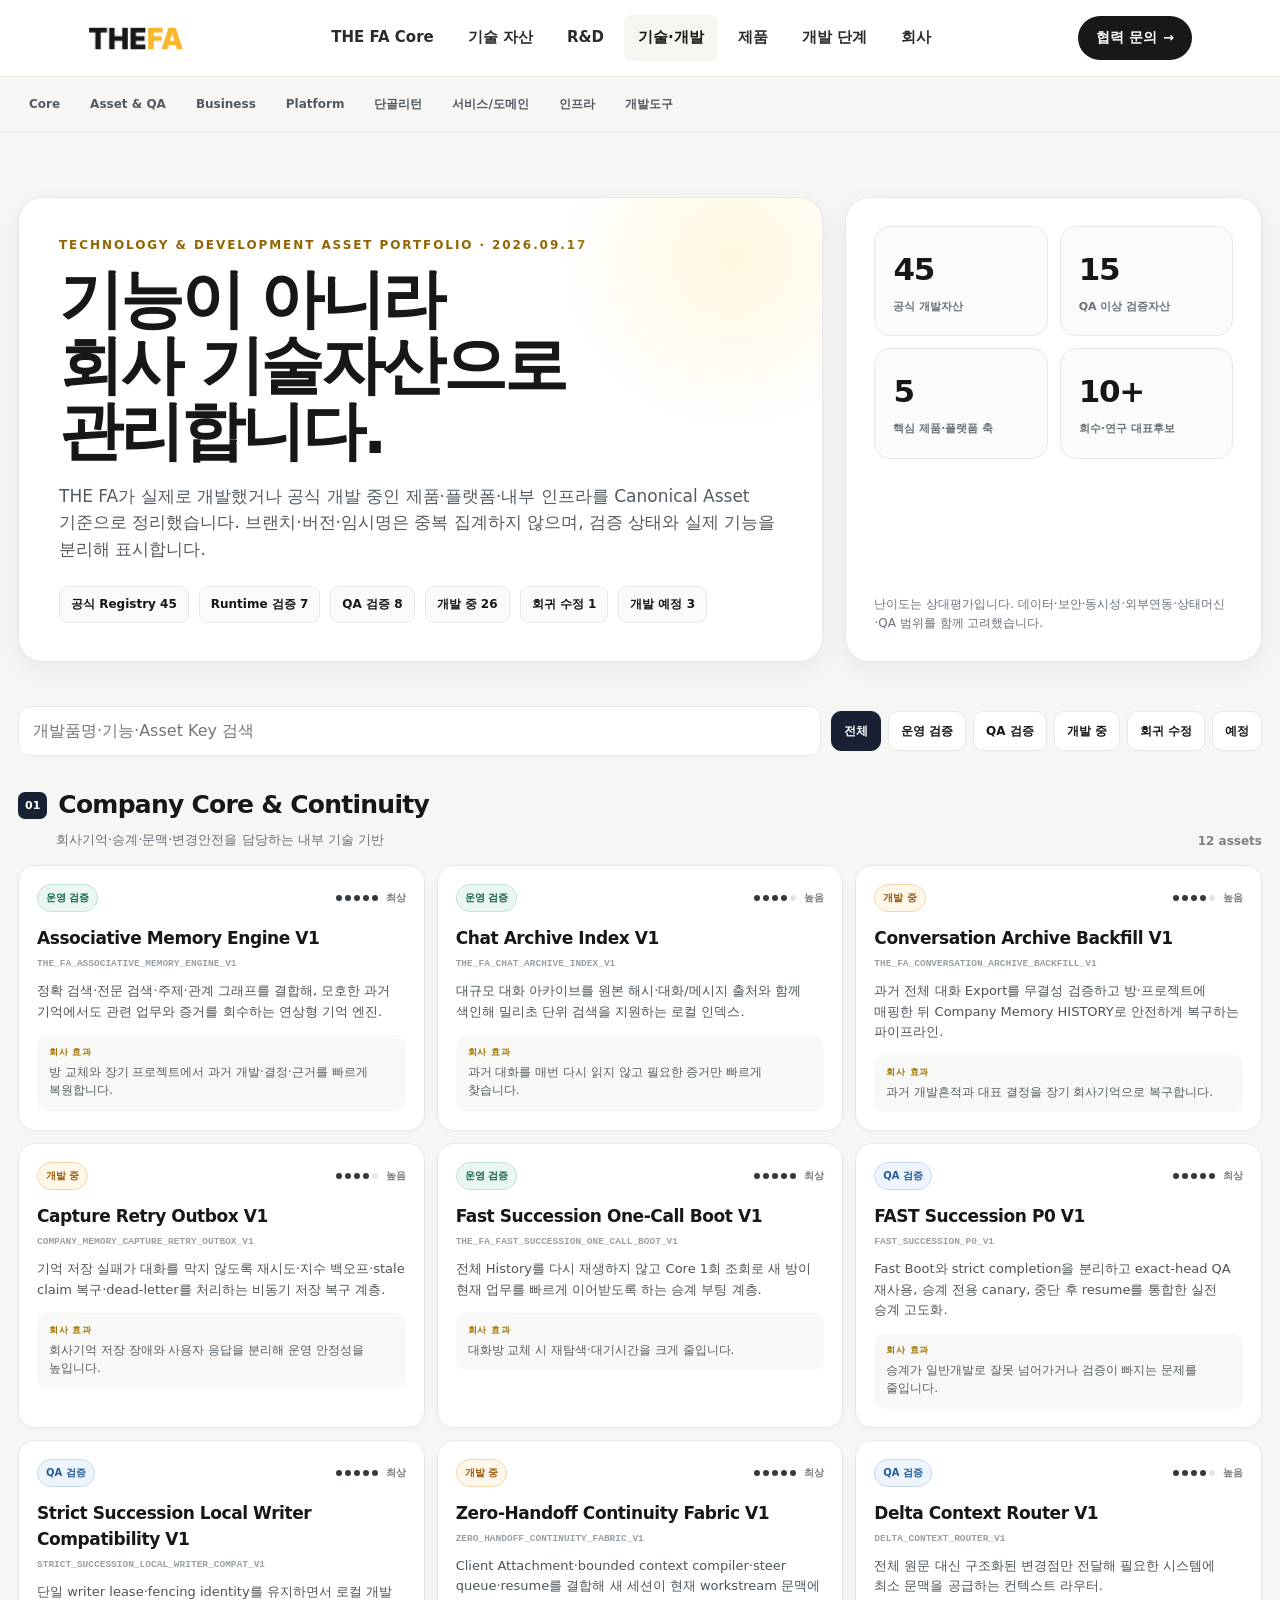
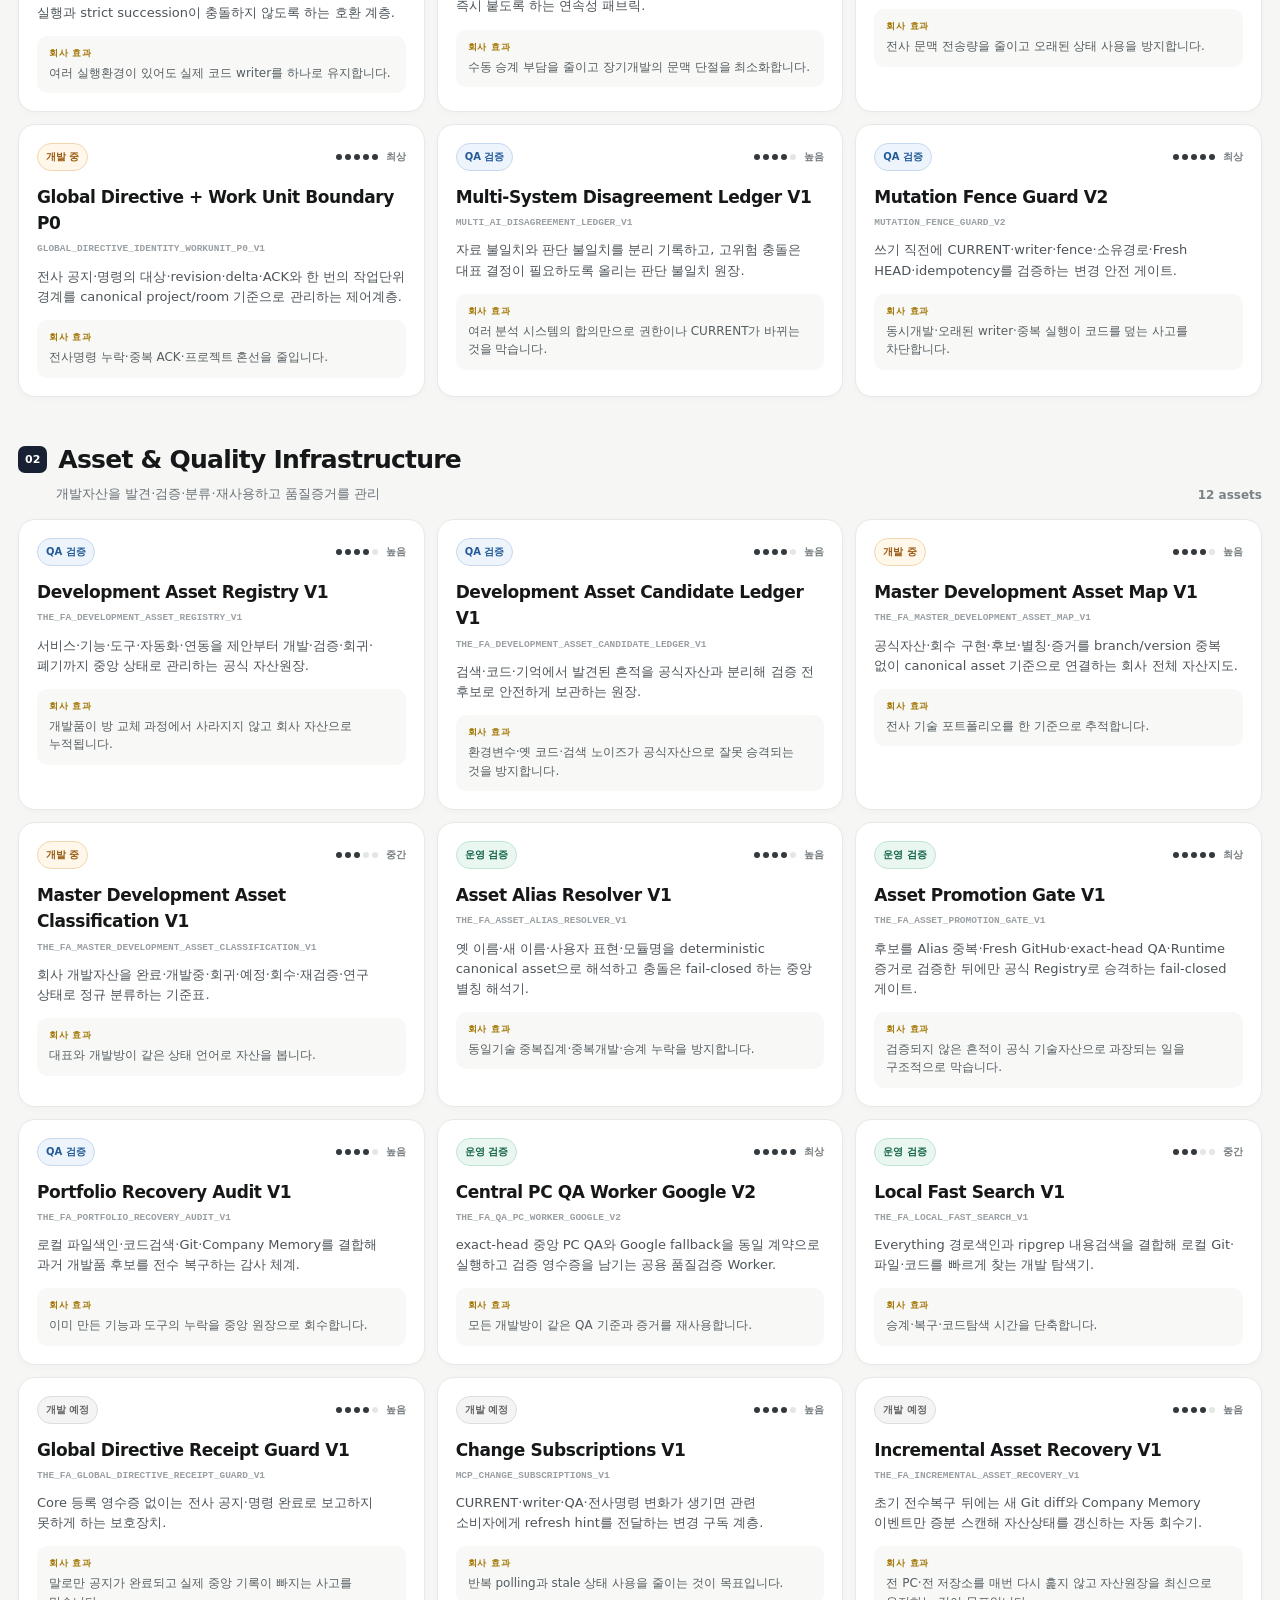
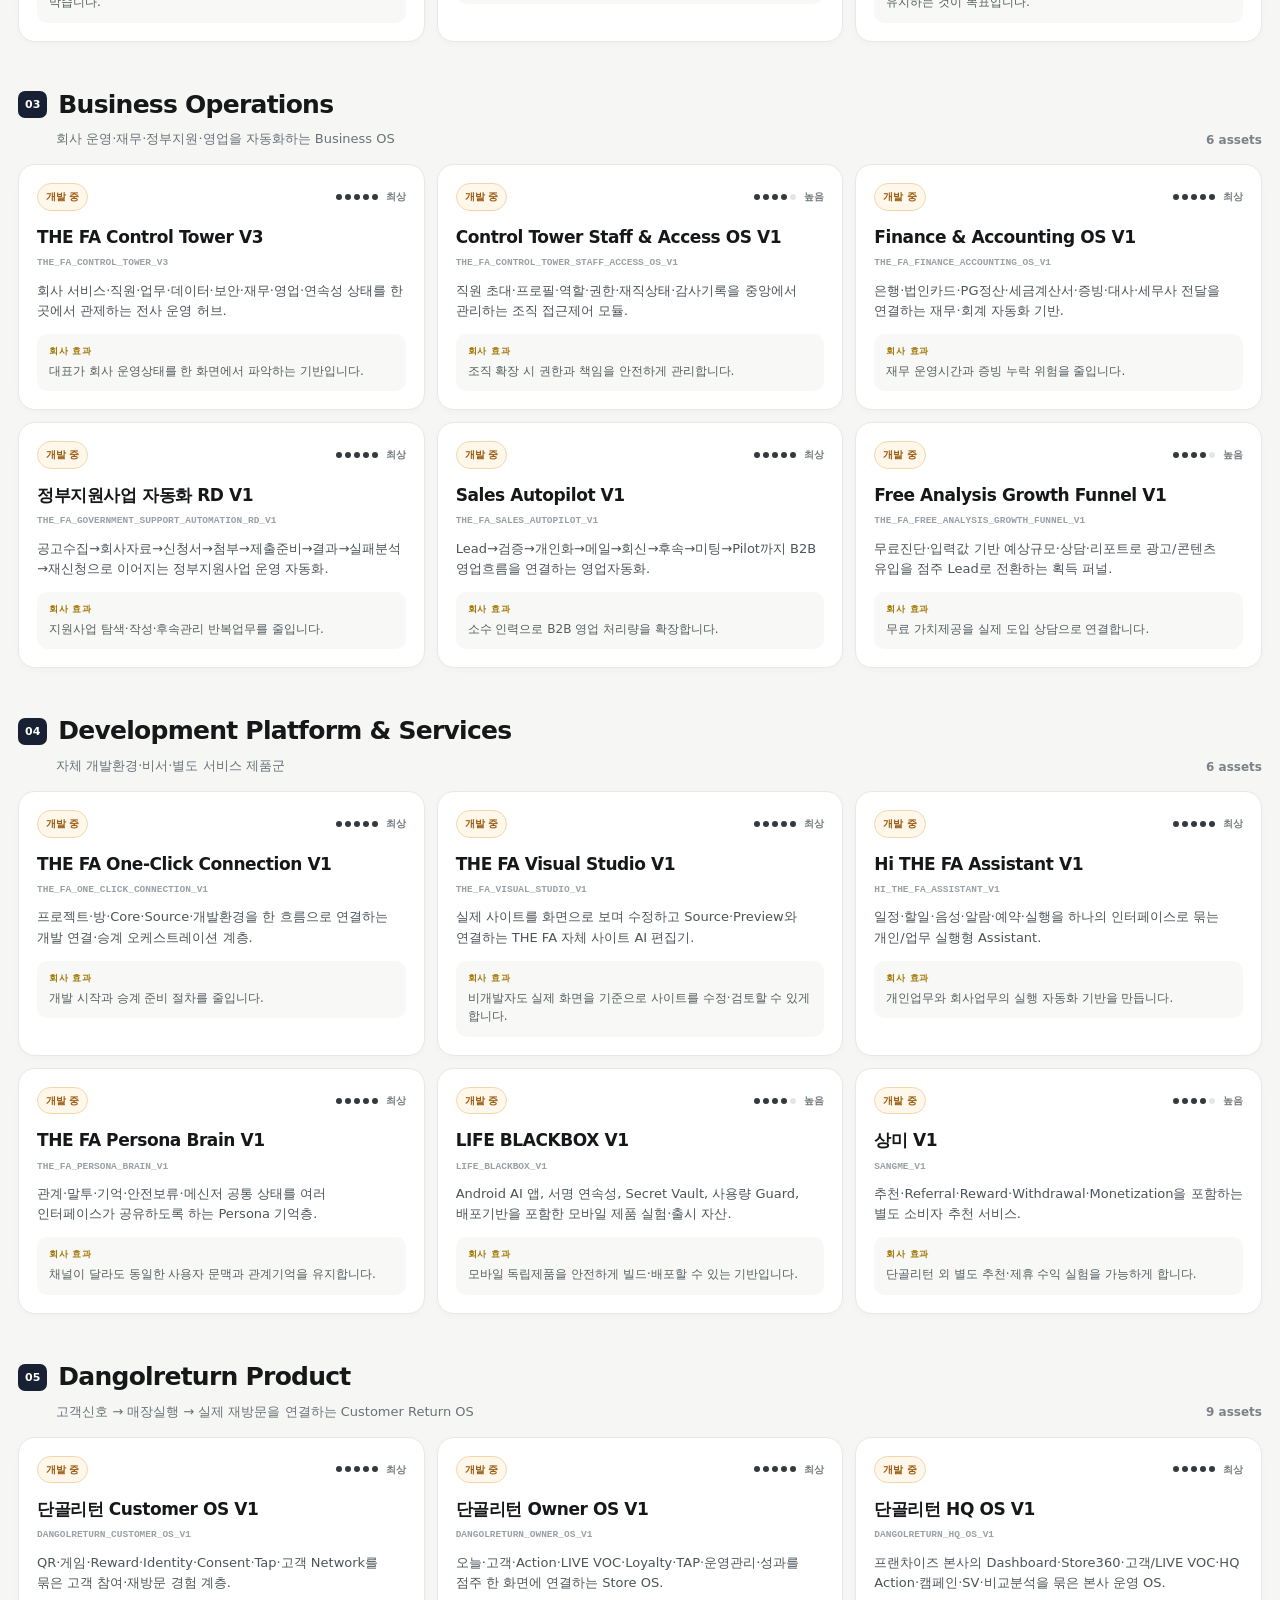
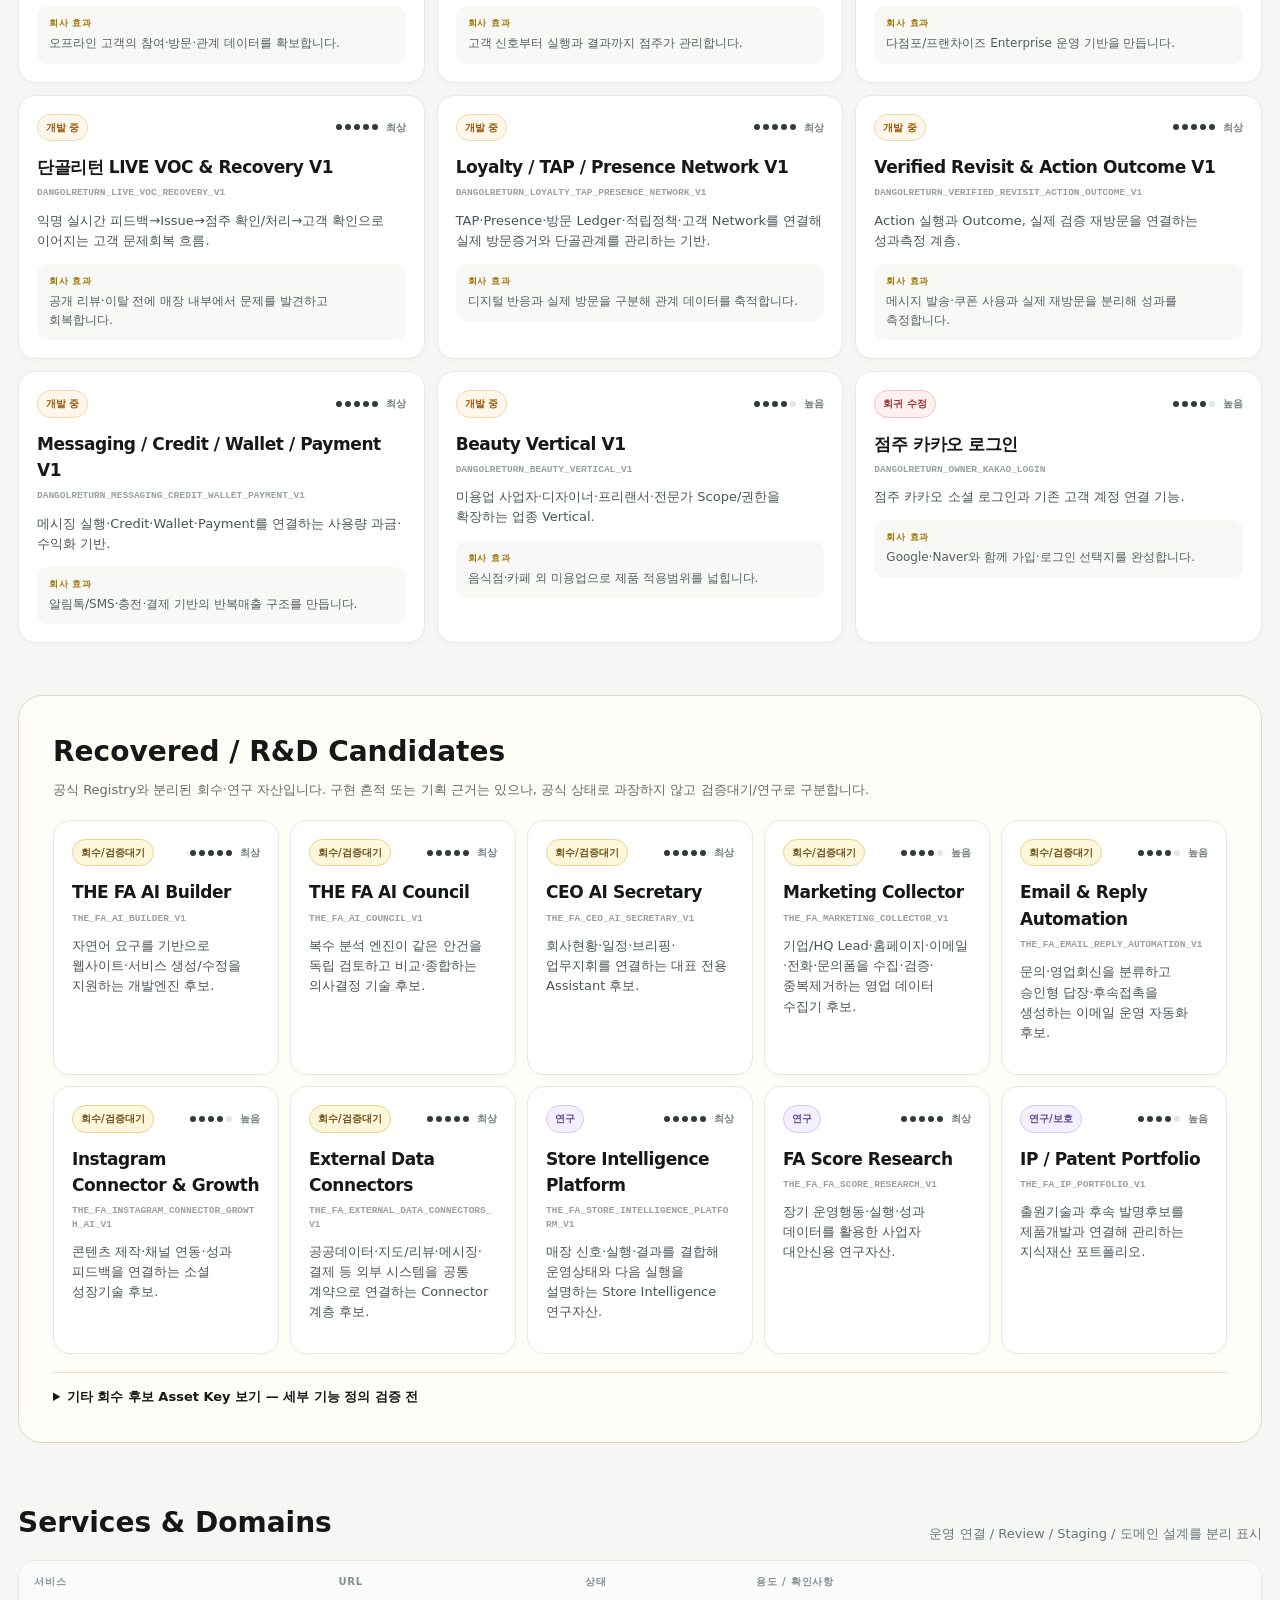
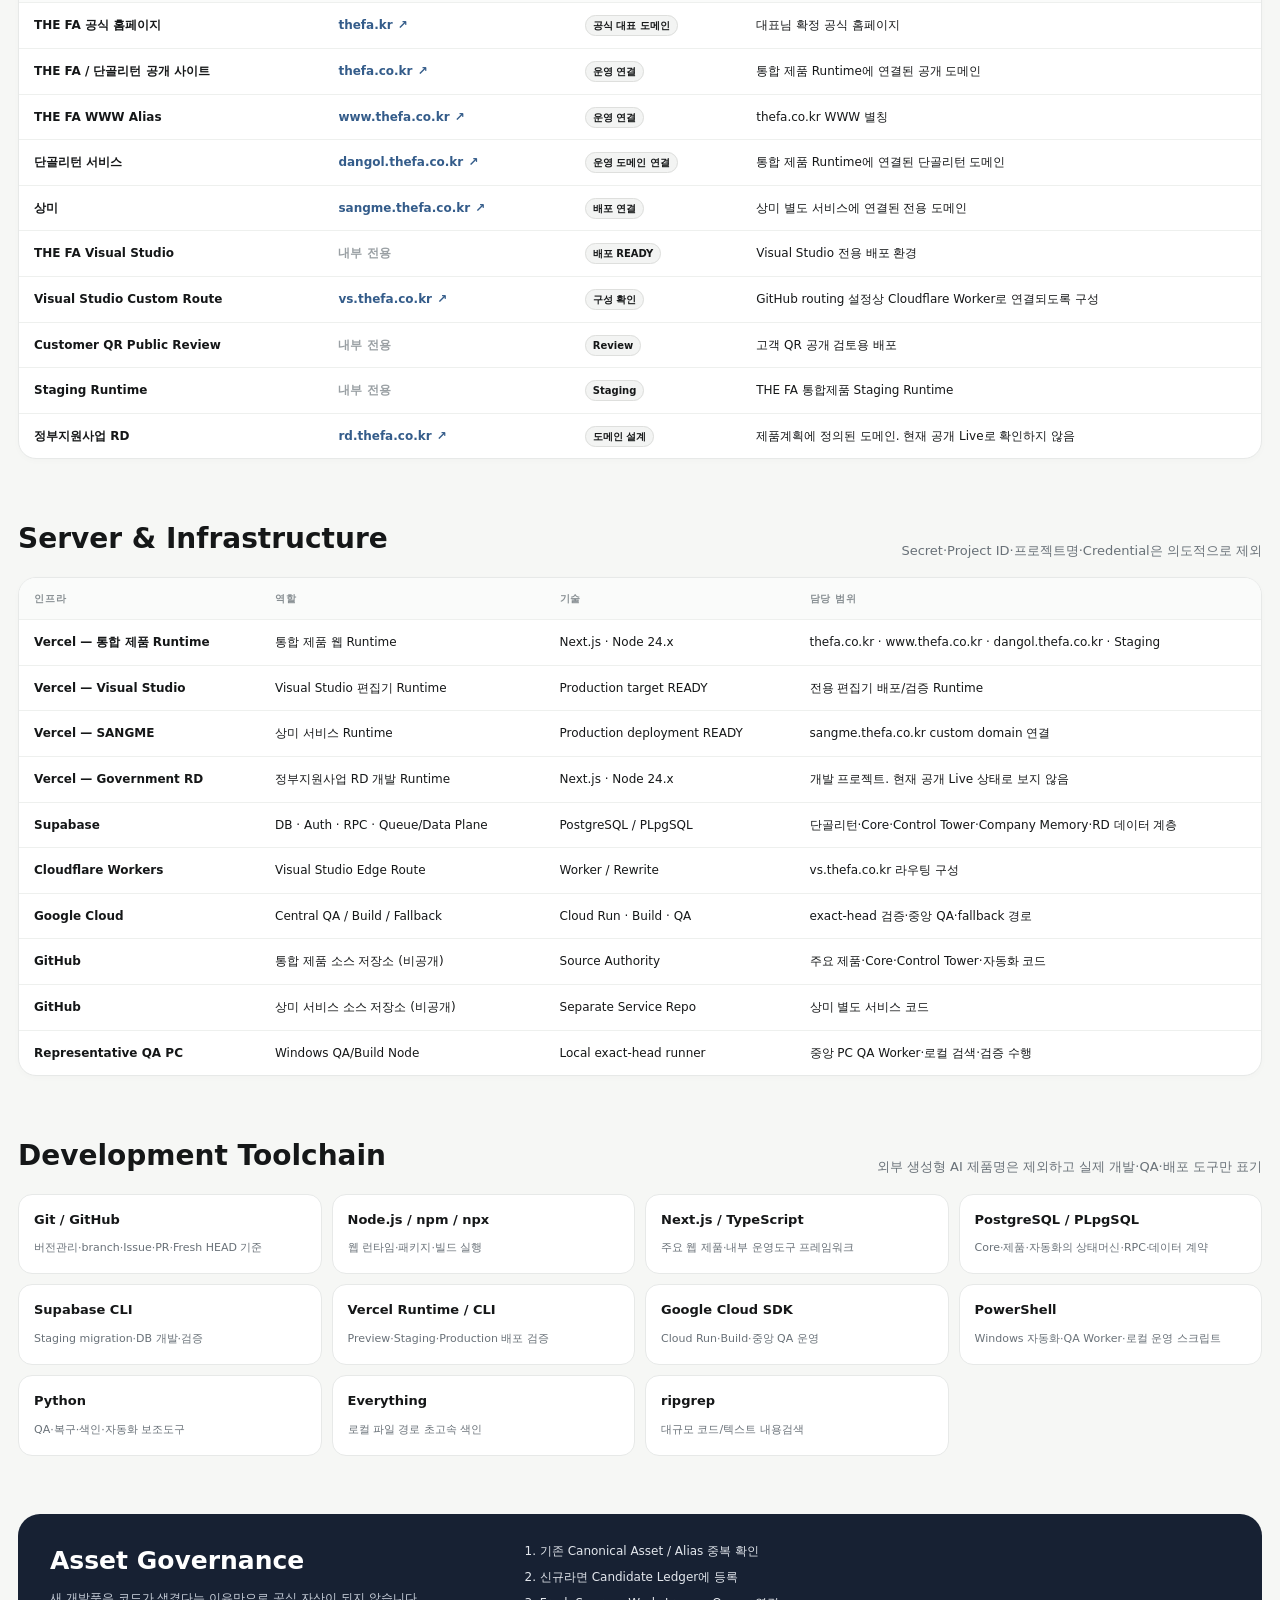
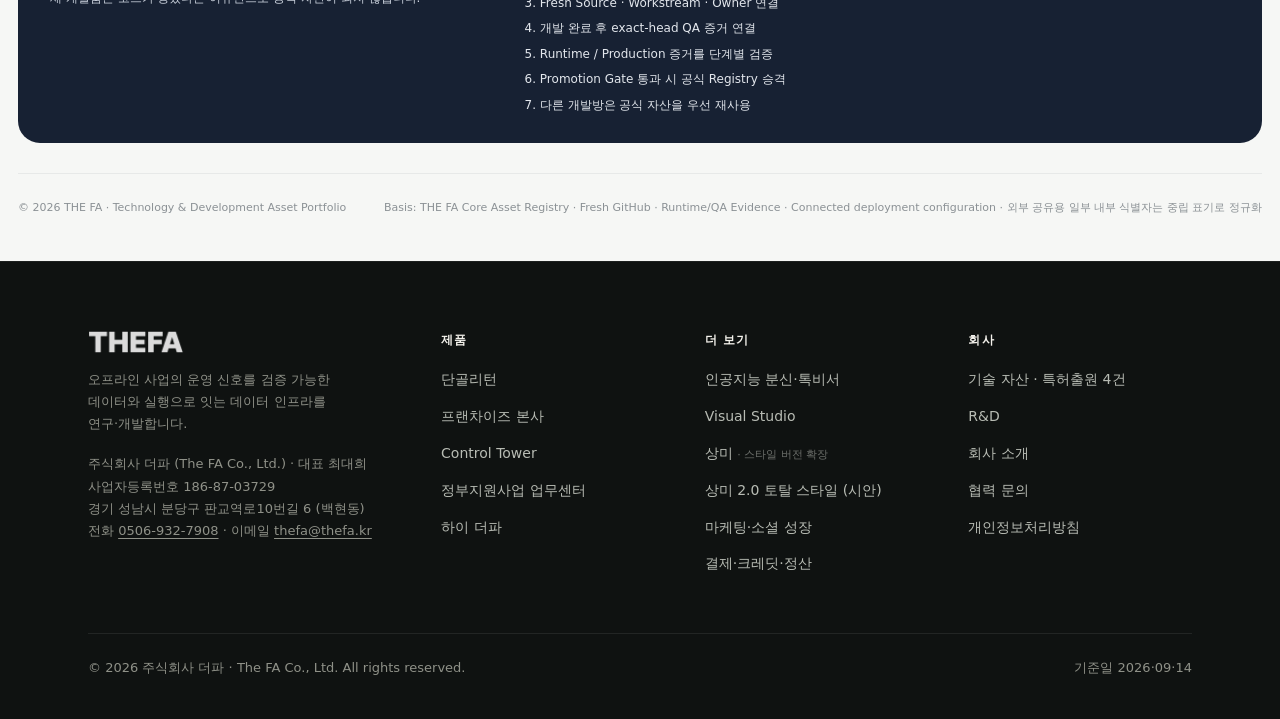
==== commit 7aa03823: "Preview: feature/thefa-core-intro @ 9f71ad2 (production 배포 아님) 헤더 메뉴 불일치 수정분까지 반영한 검토용 미리보기입니다. 운영 사" ====
--- a/technology/index.html
+++ b/technology/index.html
@@ -19,7 +19,9 @@
 <title>Technology &amp; Development Asset Portfolio — THE FA</title>
 <link rel="stylesheet" href="../styles.css?v=5"/>
 <link rel="stylesheet" href="portfolio.css?v=1"/>
-<link rel="icon" href="../assets/approved/thefa-logo.png"/>
+<link rel="icon" href="../favicon.ico" sizes="any"/>
+<link rel="icon" type="image/png" sizes="32x32" href="../assets/approved/thefa-icon-32.png"/>
+<link rel="apple-touch-icon" href="../assets/approved/thefa-icon-180.png"/>
 </head>
 <body>
 
@@ -31,6 +33,7 @@
         <img src="../assets/approved/thefa-logo.png" alt="THE FA" width="96"/>
       </a>
       <ul class="nav-menu">
+        <li><a href="../index.html#core">THE FA Core</a></li>
         <li><a href="../index.html#patents">기술 자산</a></li>
         <li><a href="../index.html#research">R&amp;D</a></li>
         <li><a href="./" aria-current="page">기술·개발</a></li>
@@ -44,6 +47,7 @@
   </div>
   <div class="nav-panel" id="nav-panel" style="display:none">
     <ul>
+      <li><a href="../index.html#core">THE FA Core</a></li>
       <li><a href="../index.html#patents">기술 자산</a></li>
       <li><a href="../index.html#research">R&amp;D</a></li>
       <li><a href="./" aria-current="page">기술·개발</a></li>
--- a/styles.css
+++ b/styles.css
@@ -1484,3 +1484,109 @@
 .style-shots figcaption b { color: var(--ink-2); font-size: 13px; display: block; margin-bottom: 2px; }
 @media (max-width: 900px) { .style-ext-grid { grid-template-columns: 1fr; gap: 32px; } }
 @media (max-width: 480px) { .style-shots { grid-template-columns: 1fr; } }
+
+
+/* ============================================================
+   THE FA Core — 신규 서비스 소개
+   본사 사이트의 기존 토큰(.section.dark 계열 색, --gold, --radius)만
+   사용합니다. 새 색이나 새 폰트를 도입하지 않으며, 애니메이션은
+   기존 .btn hover 외에 추가하지 않습니다.
+   ============================================================ */
+
+.core-intro {
+  background: var(--dark-bg);
+  color: #e8ebe6;
+  border-top-color: rgba(255, 255, 255, .06);
+}
+
+.core-band {
+  display: grid;
+  grid-template-columns: minmax(0, 1fr) minmax(0, 1fr);
+  gap: clamp(32px, 5vw, 72px);
+  align-items: start;
+}
+@media (max-width: 900px) {
+  .core-band { grid-template-columns: minmax(0, 1fr); gap: 36px; }
+}
+
+.core-intro .section-eyebrow { color: #c8cac4; }
+
+/* 공식 Core 가로 락업. 1800x500 비율을 그대로 두고 높이만 제어합니다. */
+.core-logo {
+  display: block;
+  width: auto;
+  height: clamp(40px, 5.2vw, 62px);
+  margin: 18px 0 0;
+}
+
+.core-line {
+  margin: 16px 0 0;
+  font-size: 14px;
+  letter-spacing: .08em;
+  text-transform: uppercase;
+  color: var(--gold);
+}
+
+.core-lede {
+  margin: 20px 0 0;
+  font-size: clamp(16px, 1.1vw, 18px);
+  line-height: 1.8;
+  color: #b8bcb4;
+  max-width: 54ch;
+}
+.core-lede b { color: #fbfaf5; font-weight: 600; }
+
+.core-intro .cta-row { margin-top: 30px; }
+
+.core-values {
+  list-style: none;
+  margin: 0;
+  padding: 0;
+  display: grid;
+  gap: 1px;
+  background: var(--dark-line);
+  border: 1px solid var(--dark-line);
+  border-radius: var(--radius);
+  overflow: hidden;
+}
+.core-values > li {
+  background: var(--dark-surface);
+  padding: clamp(18px, 2vw, 24px);
+  display: grid;
+  gap: 8px;
+  align-content: start;
+  min-width: 0;
+}
+.cv-no {
+  font-size: 12px;
+  letter-spacing: .1em;
+  color: var(--gold);
+}
+.core-values b {
+  font-size: 16px;
+  font-weight: 600;
+  color: #fbfaf5;
+  letter-spacing: -.01em;
+}
+.core-values p {
+  margin: 0;
+  font-size: 14px;
+  line-height: 1.75;
+  color: #a8ada6;
+}
+
+.core-note {
+  margin: clamp(28px, 3.4vw, 44px) 0 0;
+  padding-top: 20px;
+  border-top: 1px solid rgba(255, 255, 255, .08);
+  font-size: 13px;
+  line-height: 1.75;
+  color: #8f948c;
+  max-width: 76ch;
+}
+
+/* 좁은 화면에서 로고가 과도하게 작아지지 않도록 하한을 둡니다 */
+@media (max-width: 420px) {
+  .core-logo { height: 38px; }
+  .core-intro .cta-row .btn { width: 100%; justify-content: center; }
+}
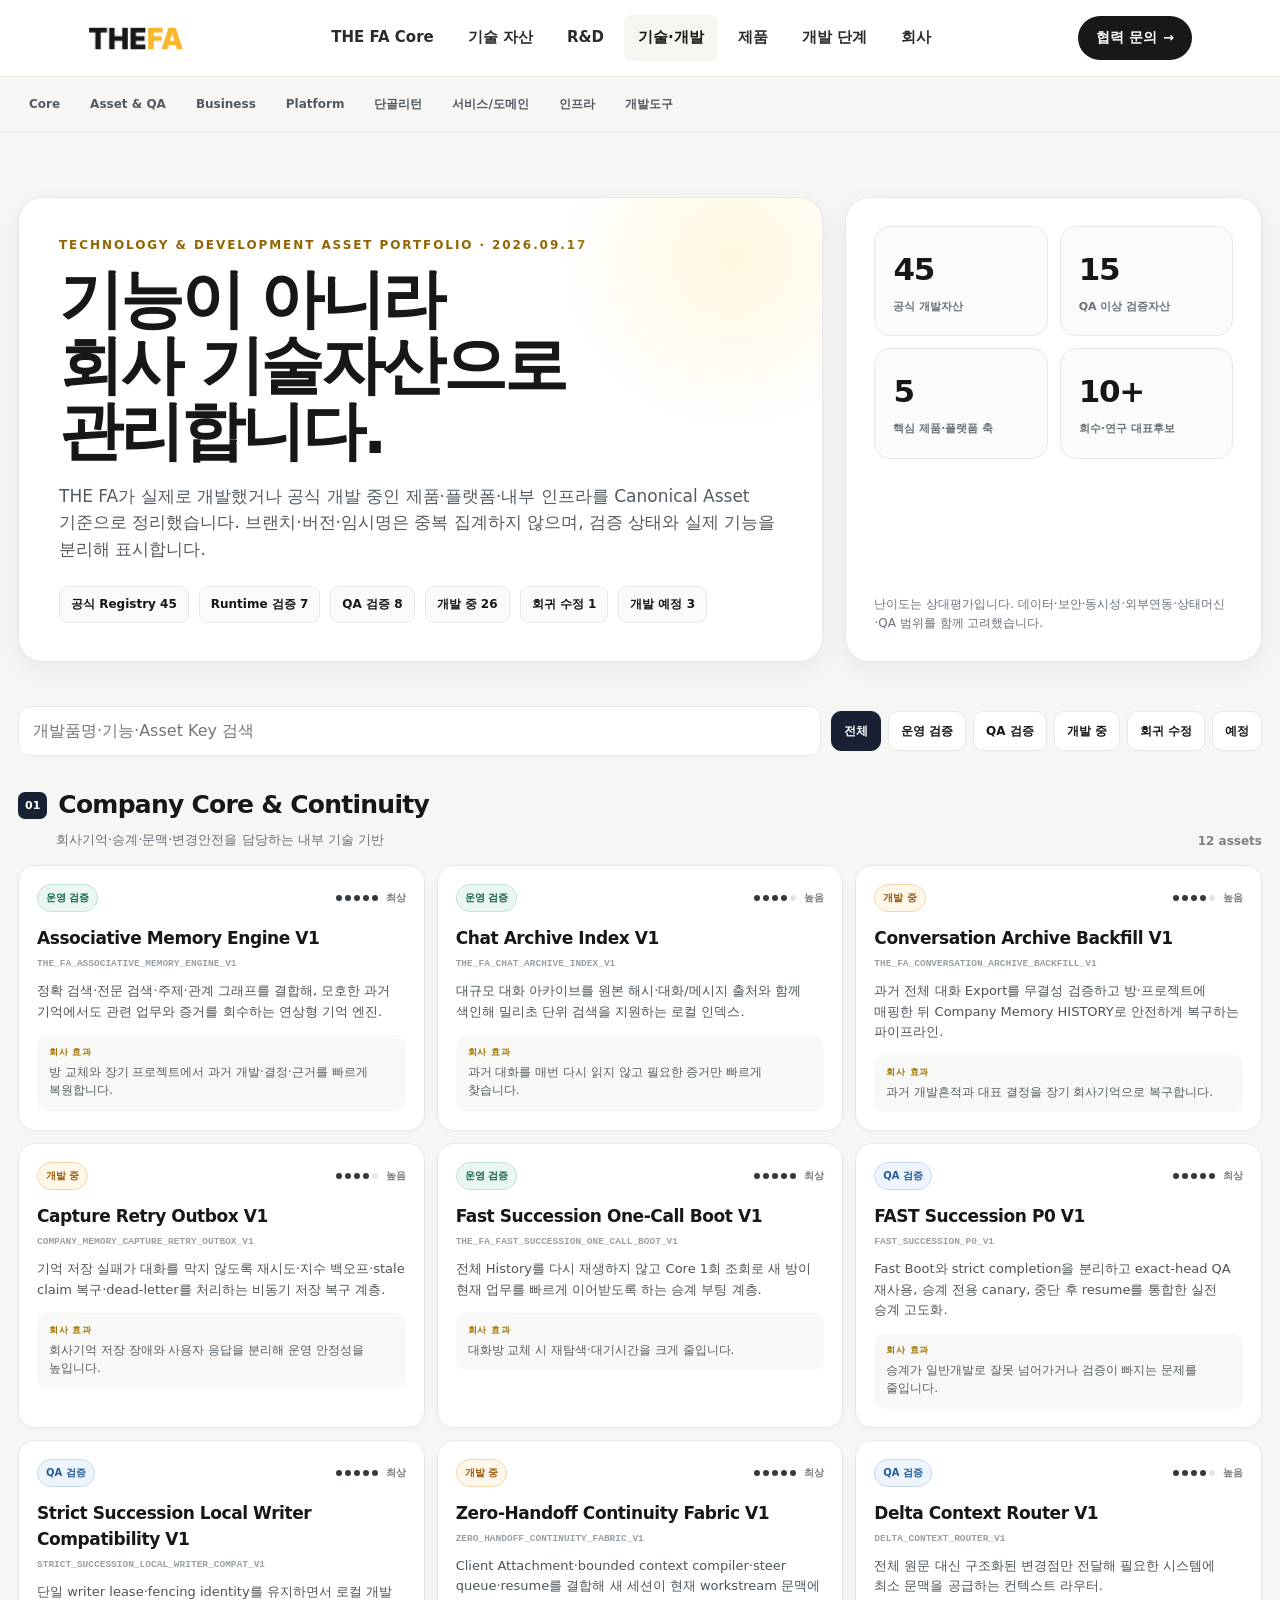
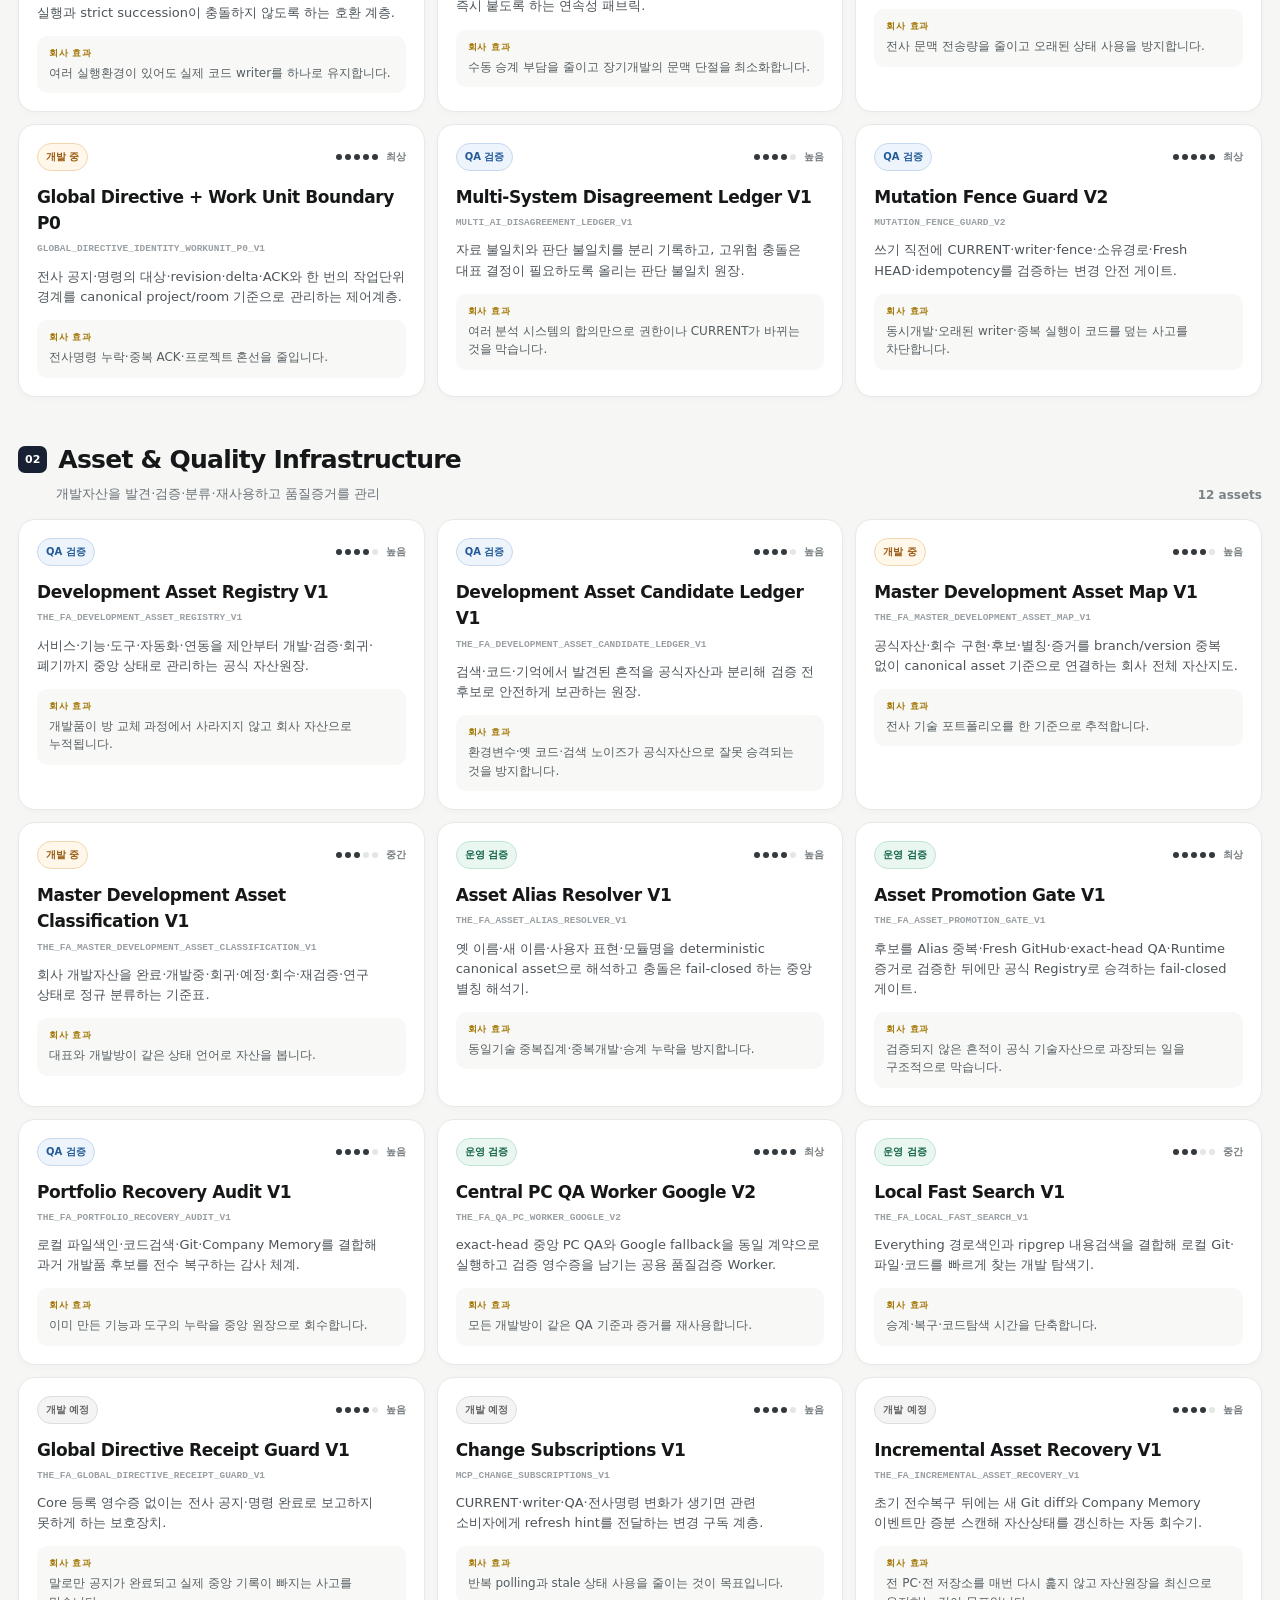
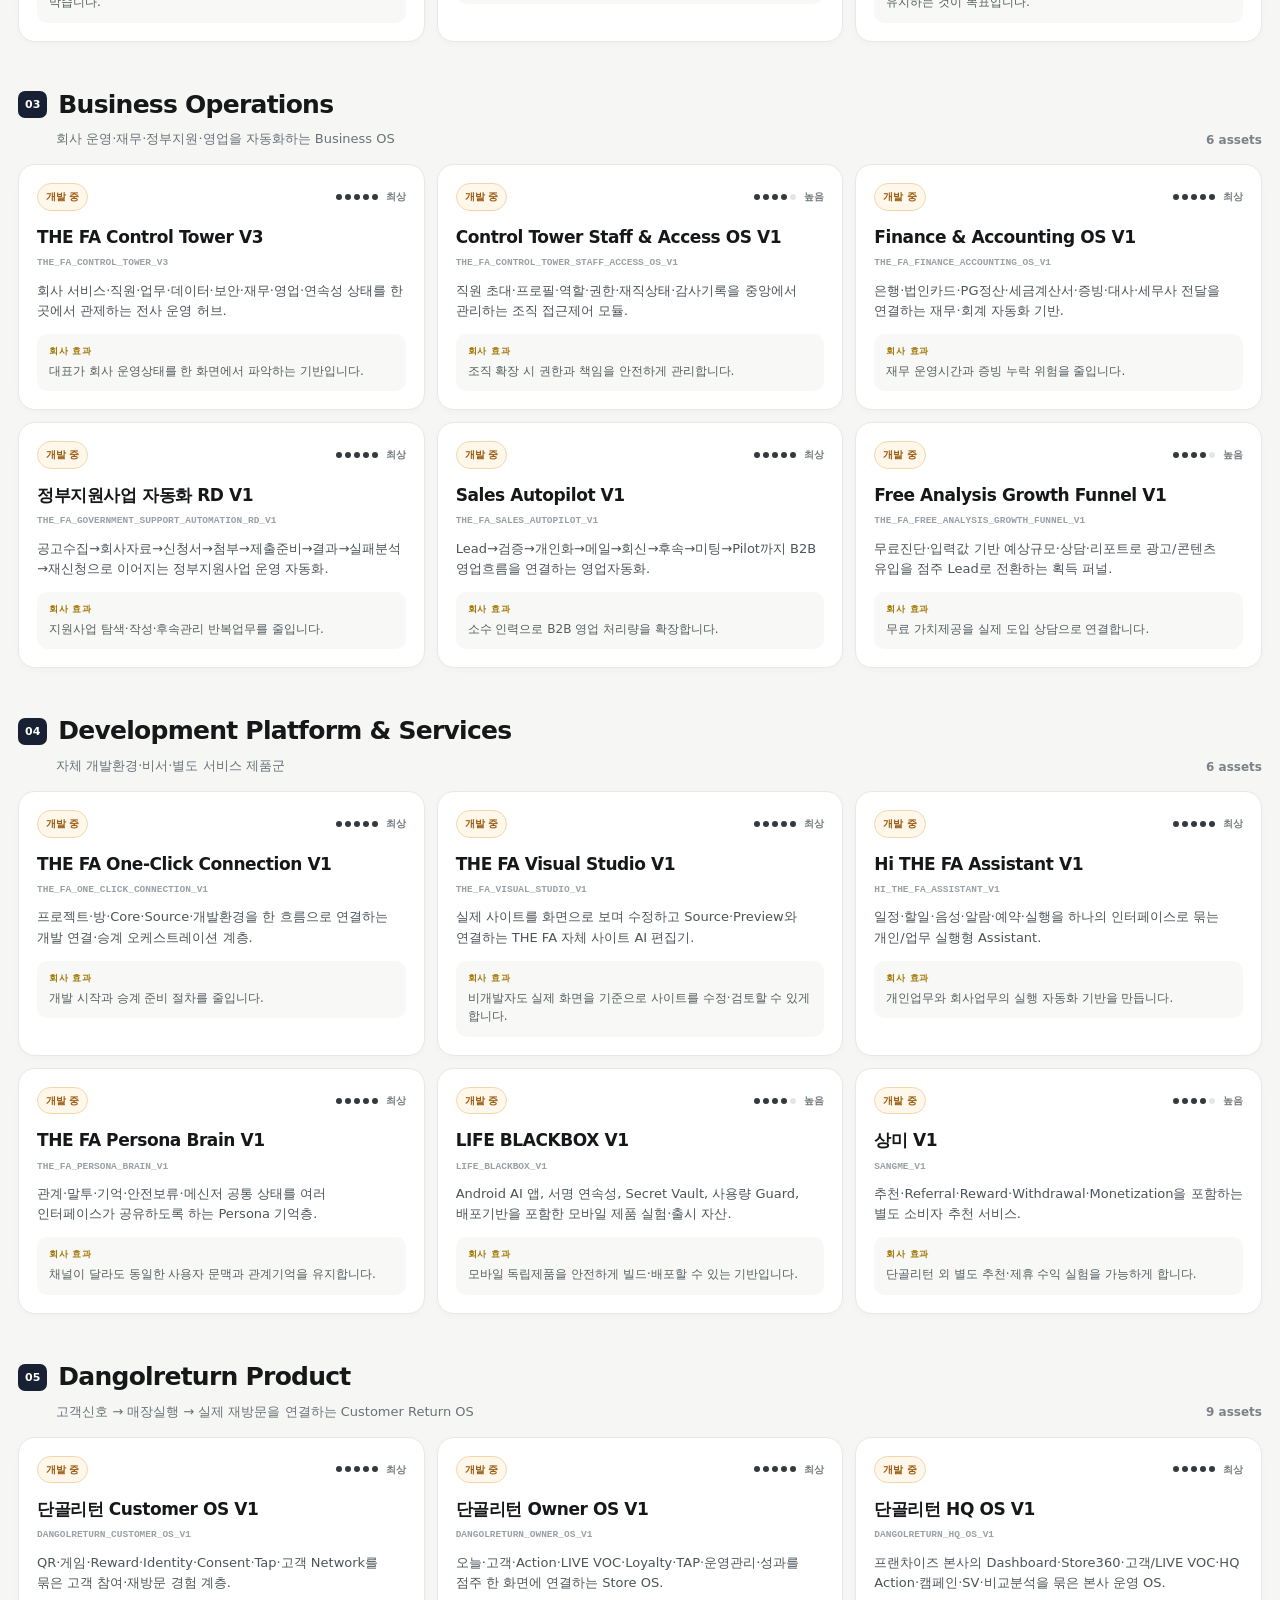
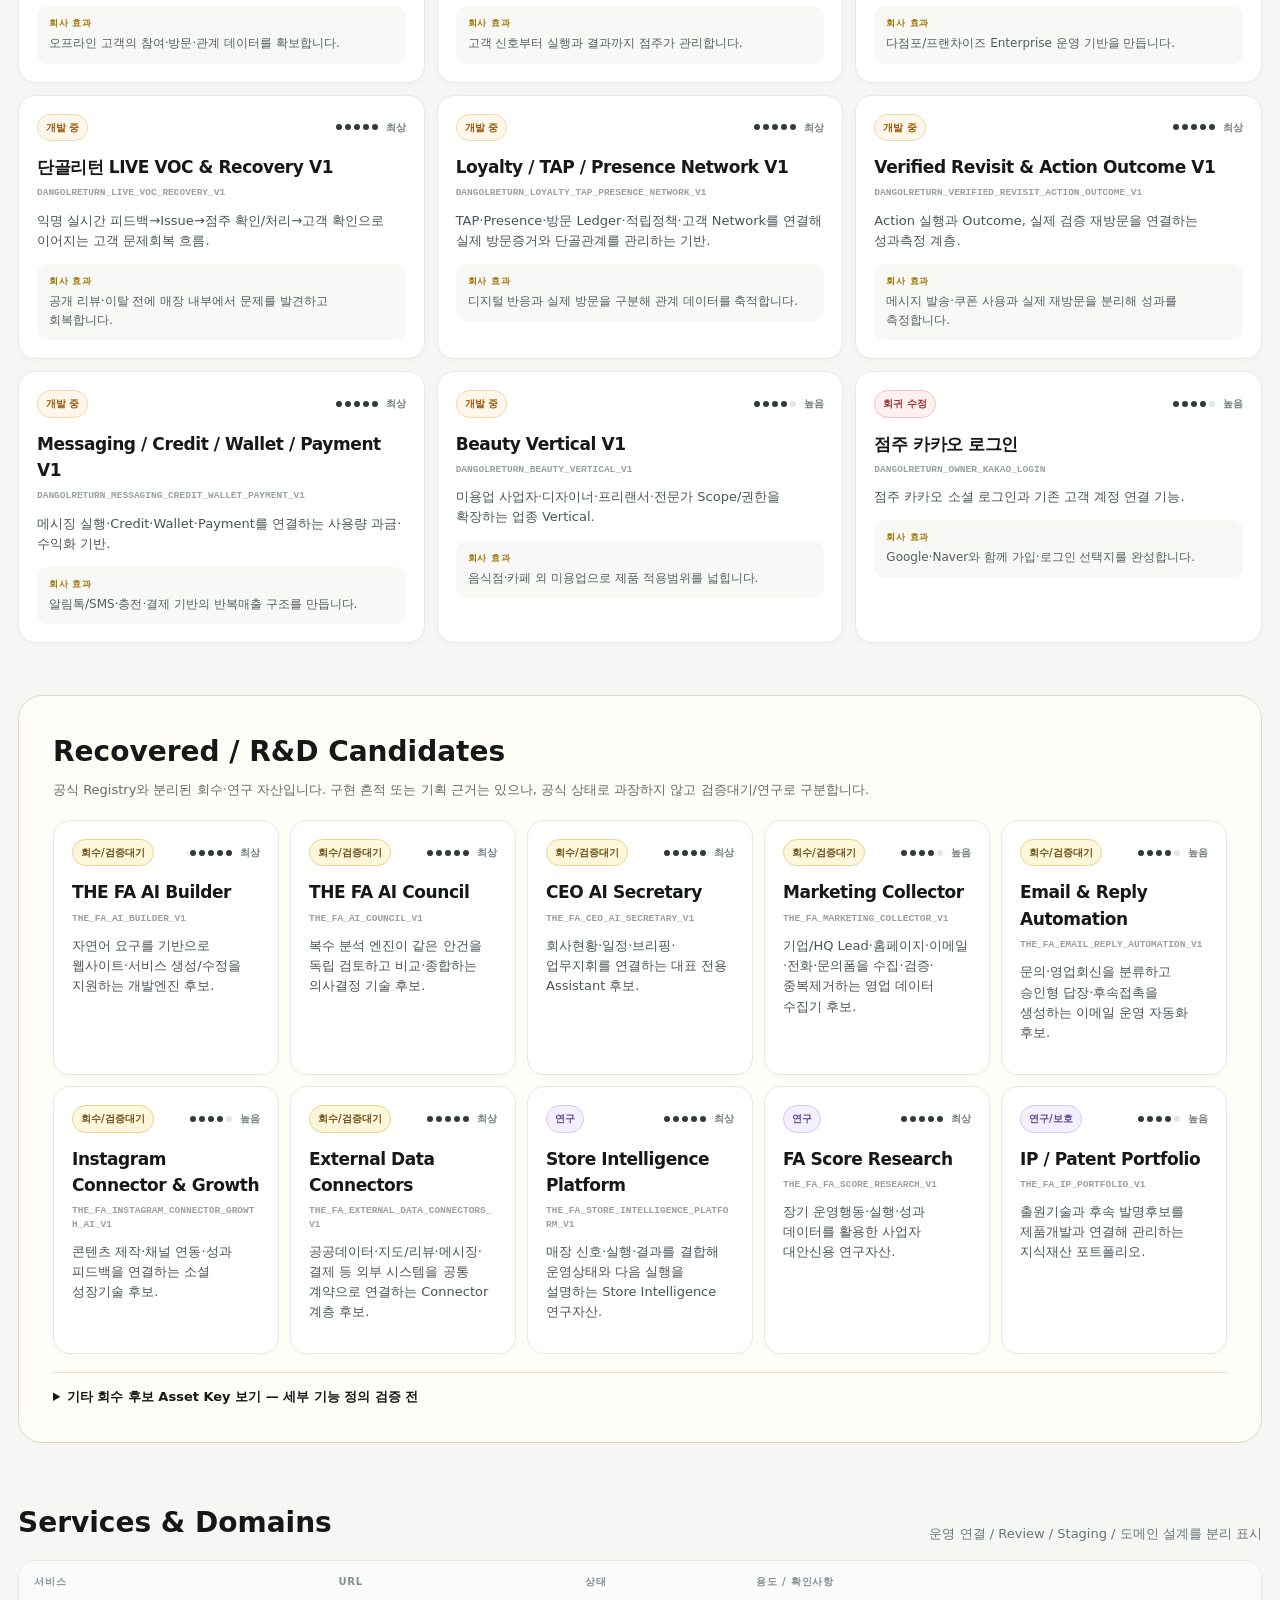
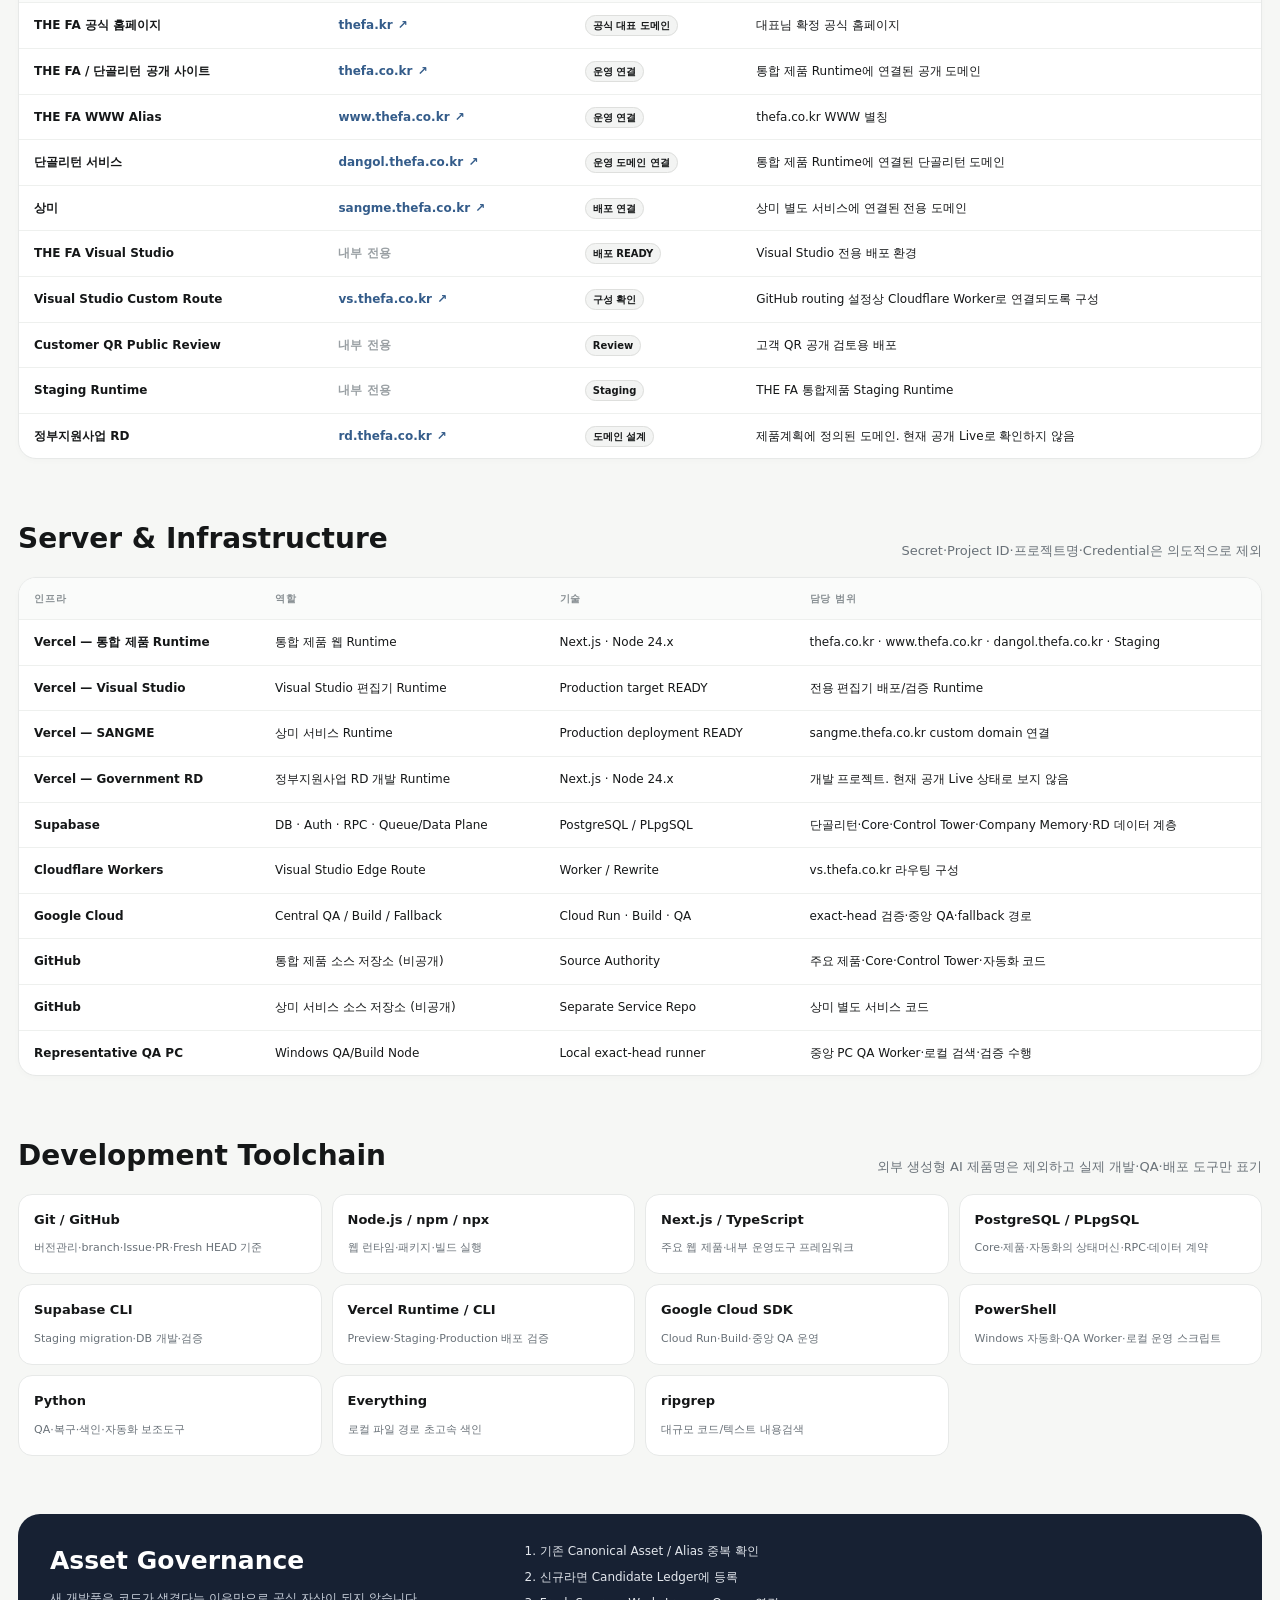
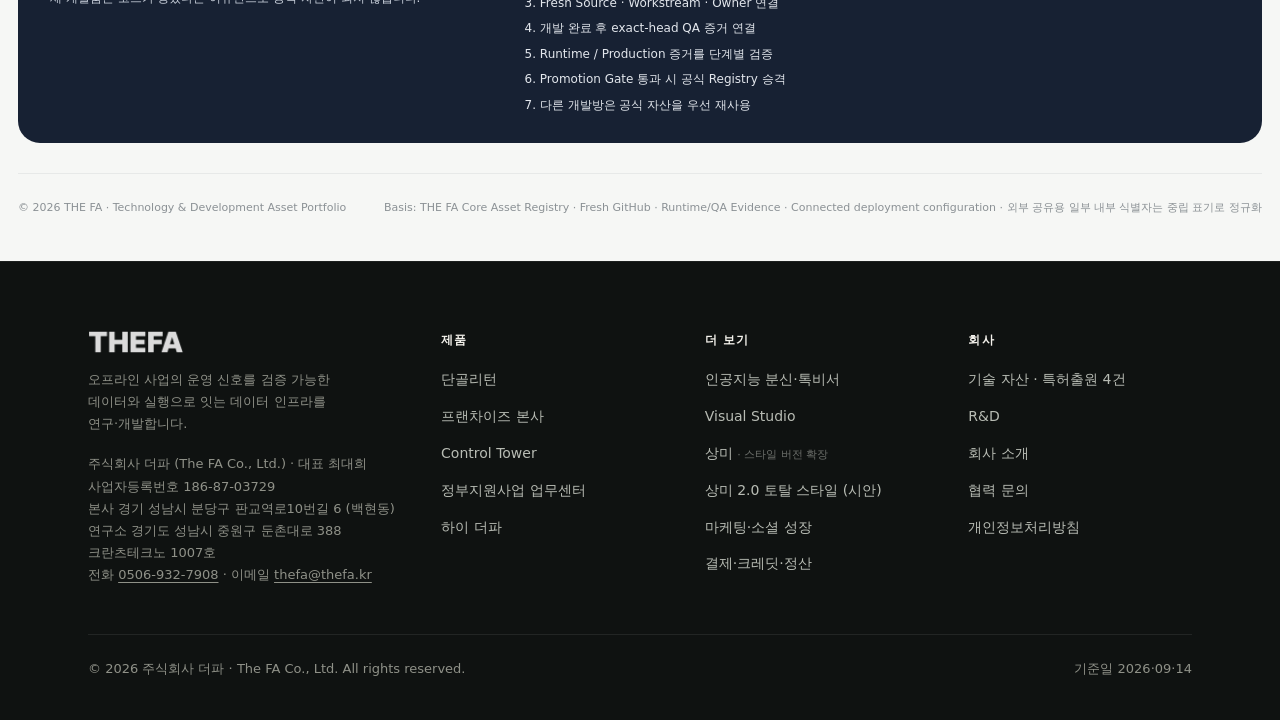
==== commit fbec6dca: "Preview: feature/thefa-core-intro @ 71de6ef (production 배포 아님) 연구소 주소 추가분까지 반영한 검토용 미리보기입니다. 운영 사이트 " ====
--- a/technology/index.html
+++ b/technology/index.html
@@ -596,7 +596,8 @@
         <address style="margin-top:18px;font-style:normal;font-size:13px;color:#8f9188;line-height:1.7">
           주식회사 더파 (The FA Co., Ltd.) · 대표 최대희<br/>
           사업자등록번호 186-87-03729<br/>
-          경기 성남시 분당구 판교역로10번길 6 (백현동)<br/>
+          본사 경기 성남시 분당구 판교역로10번길 6 (백현동)<br/>
+          연구소 경기도 성남시 중원구 둔촌대로 388 크란츠테크노 1007호<br/>
           전화 <a href="tel:0506-932-7908" style="color:inherit">0506-932-7908</a> ·
           이메일 <a href="mailto:thefa@thefa.kr" style="color:inherit;text-decoration:underline">thefa@thefa.kr</a>
         </address>
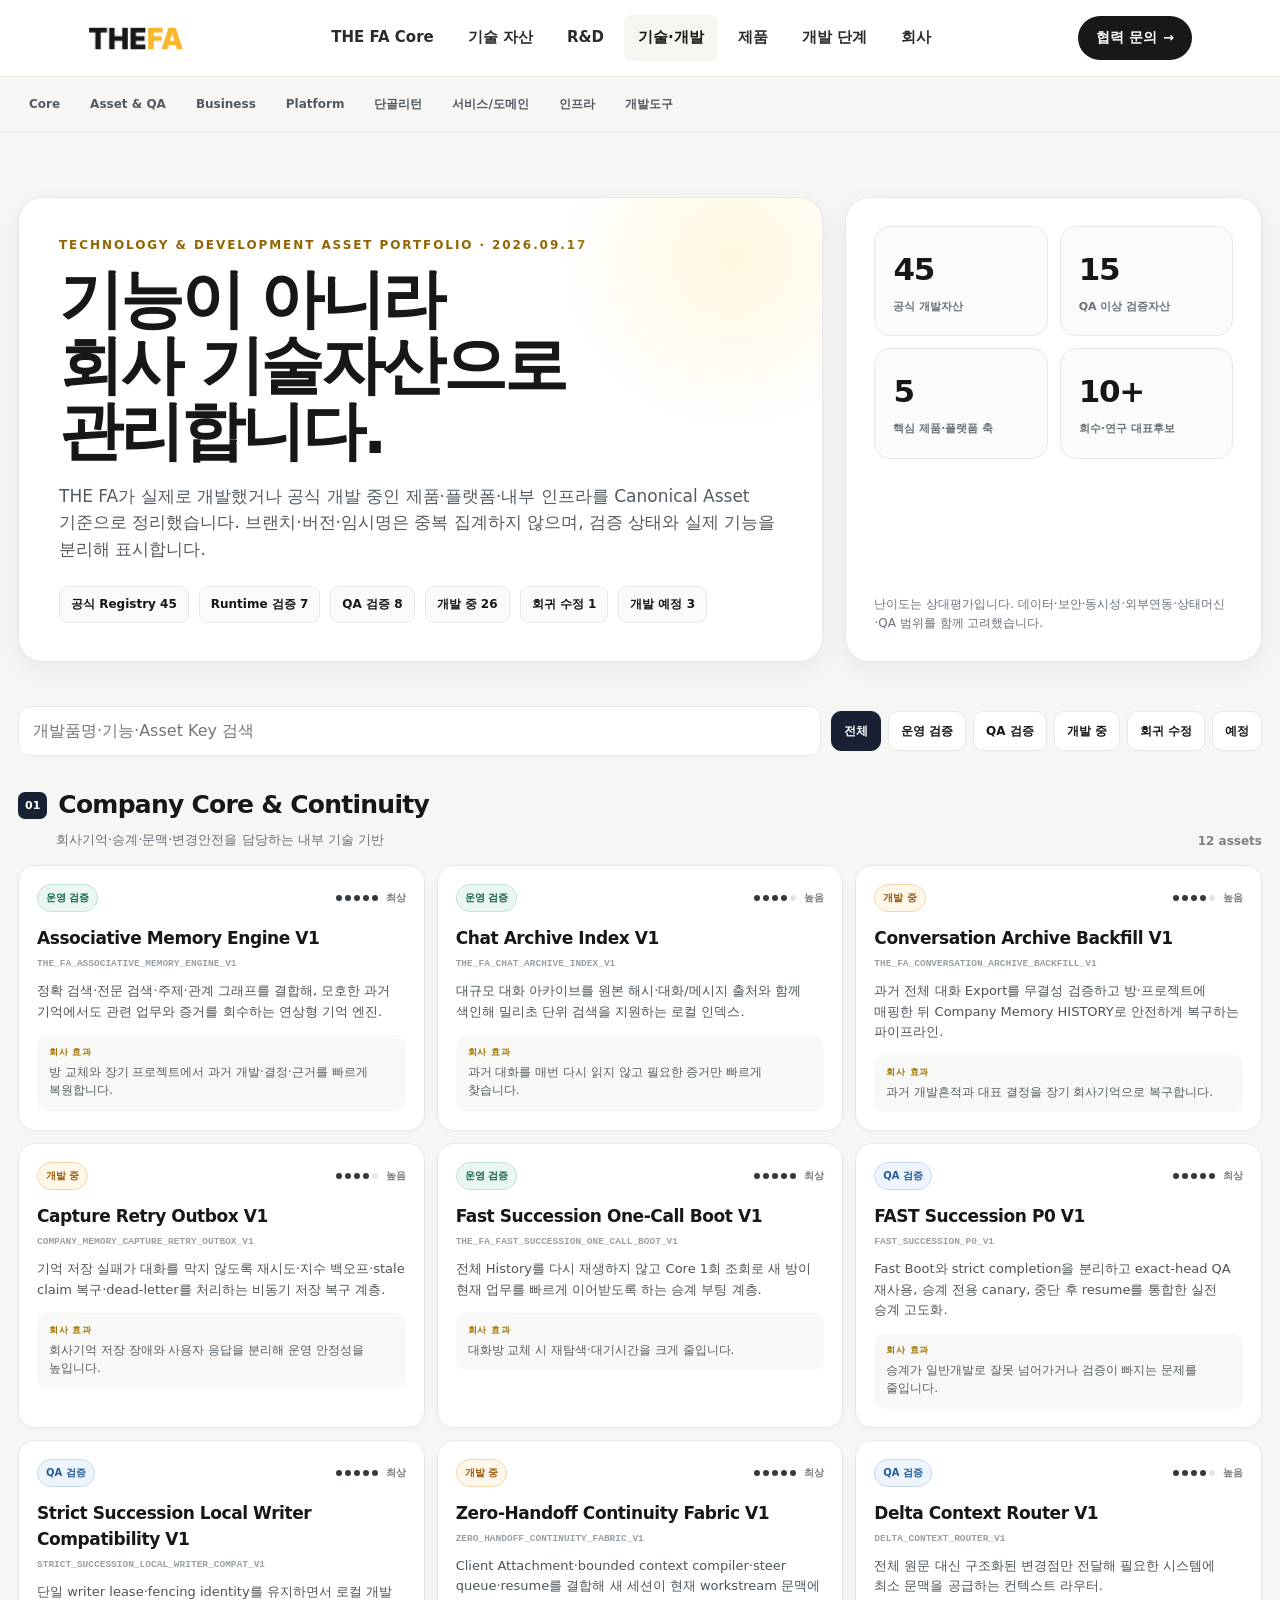
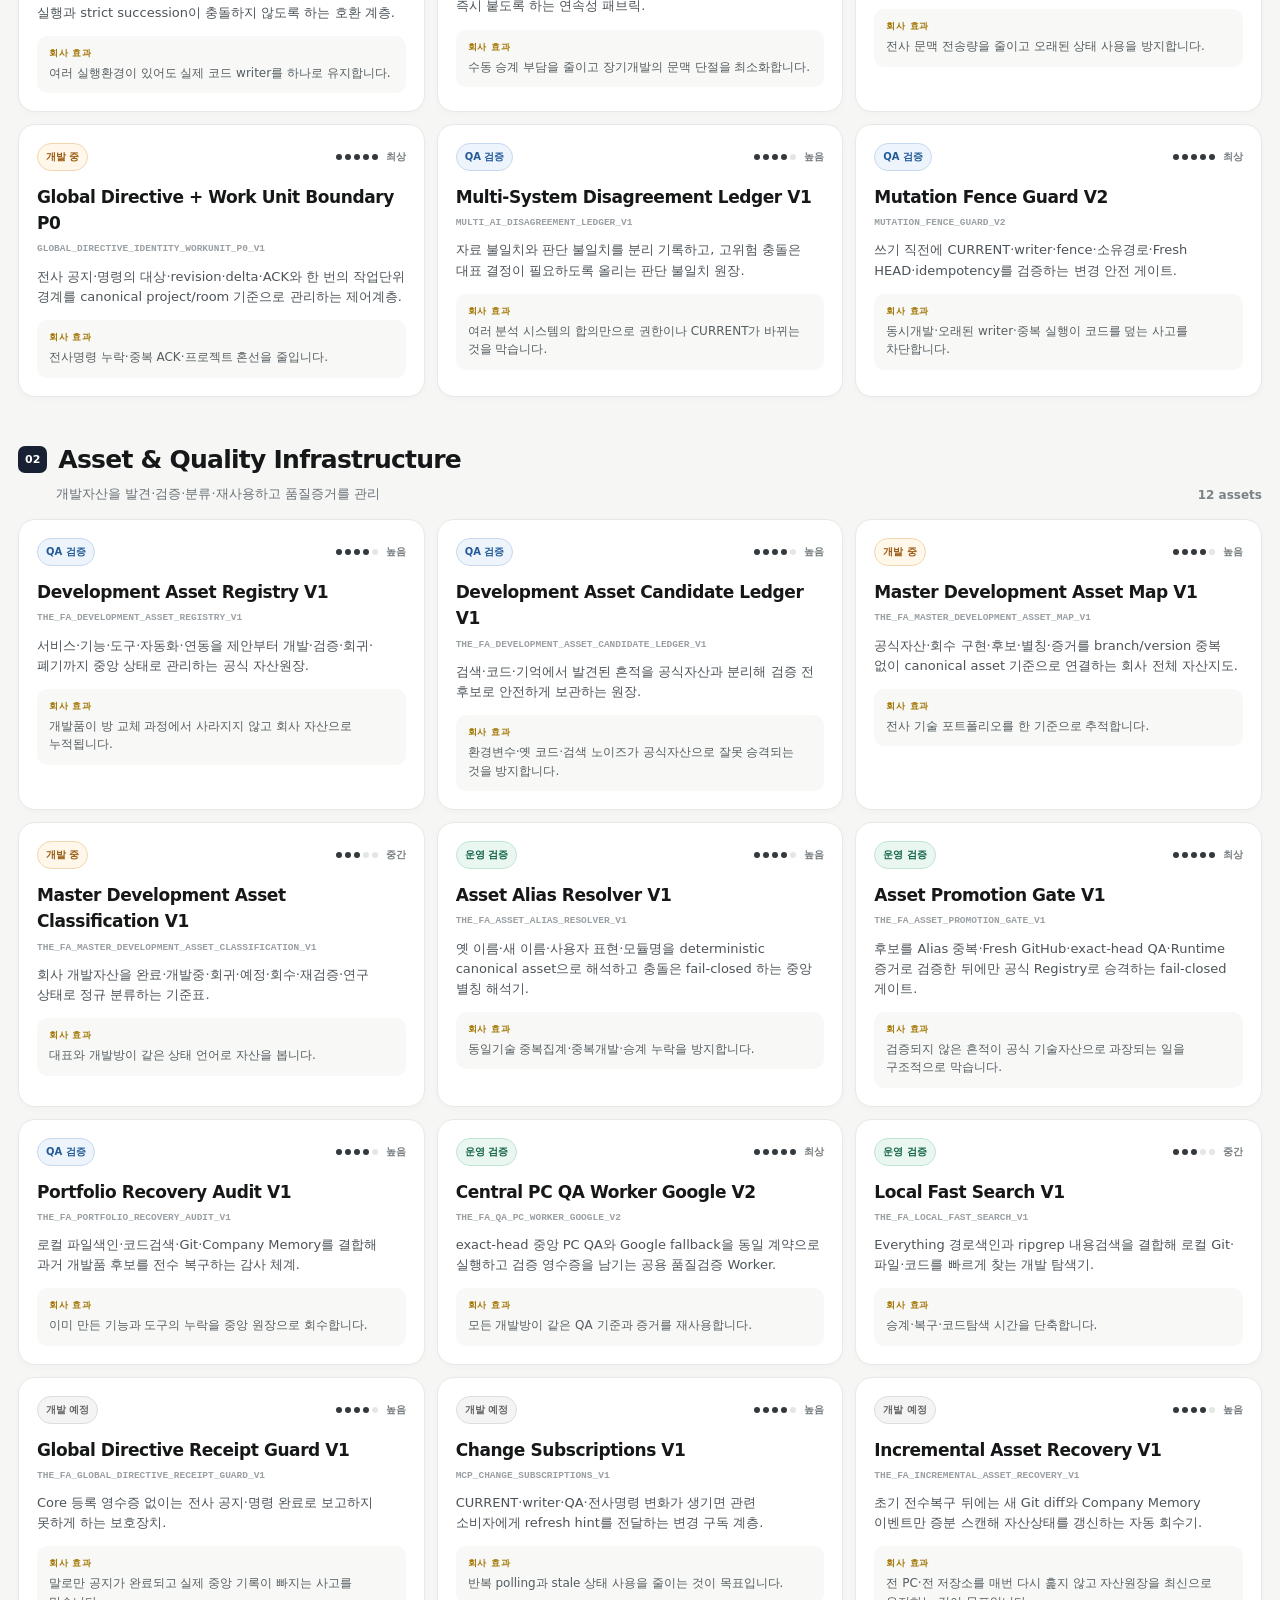
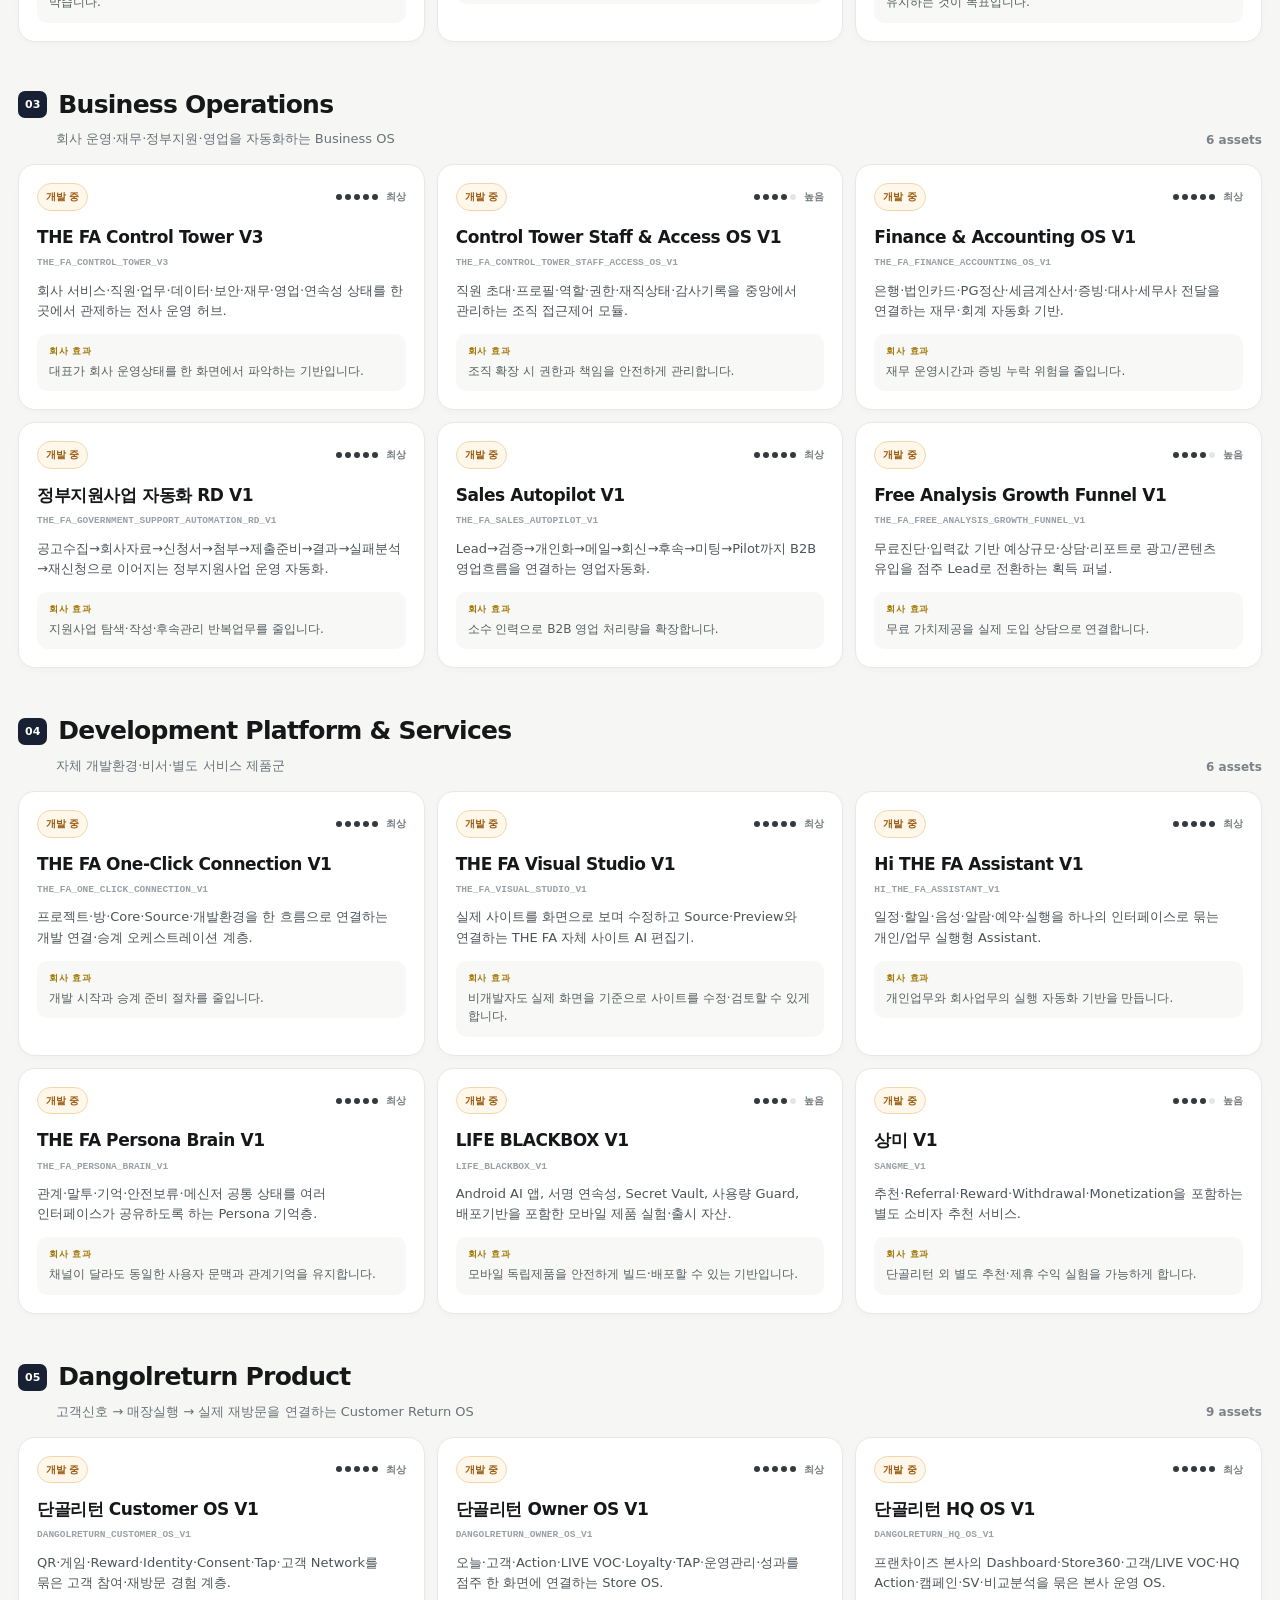
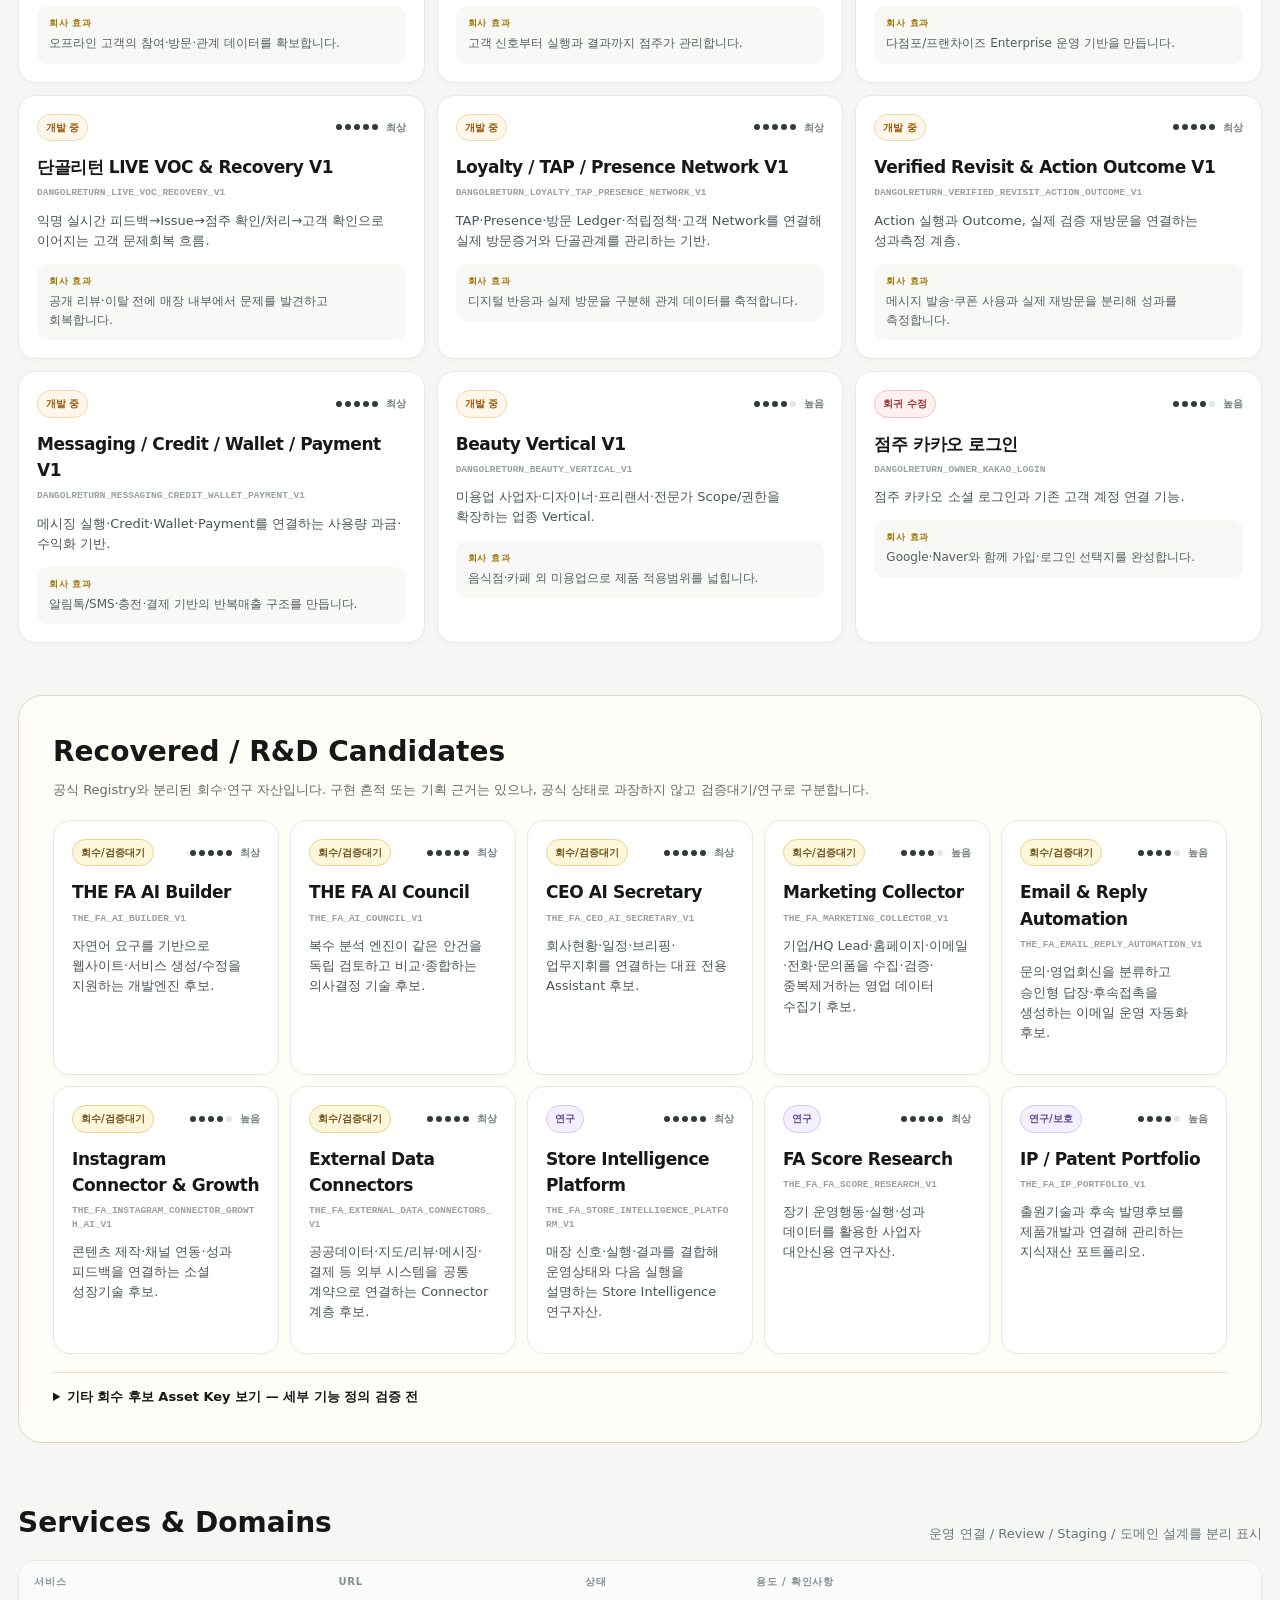
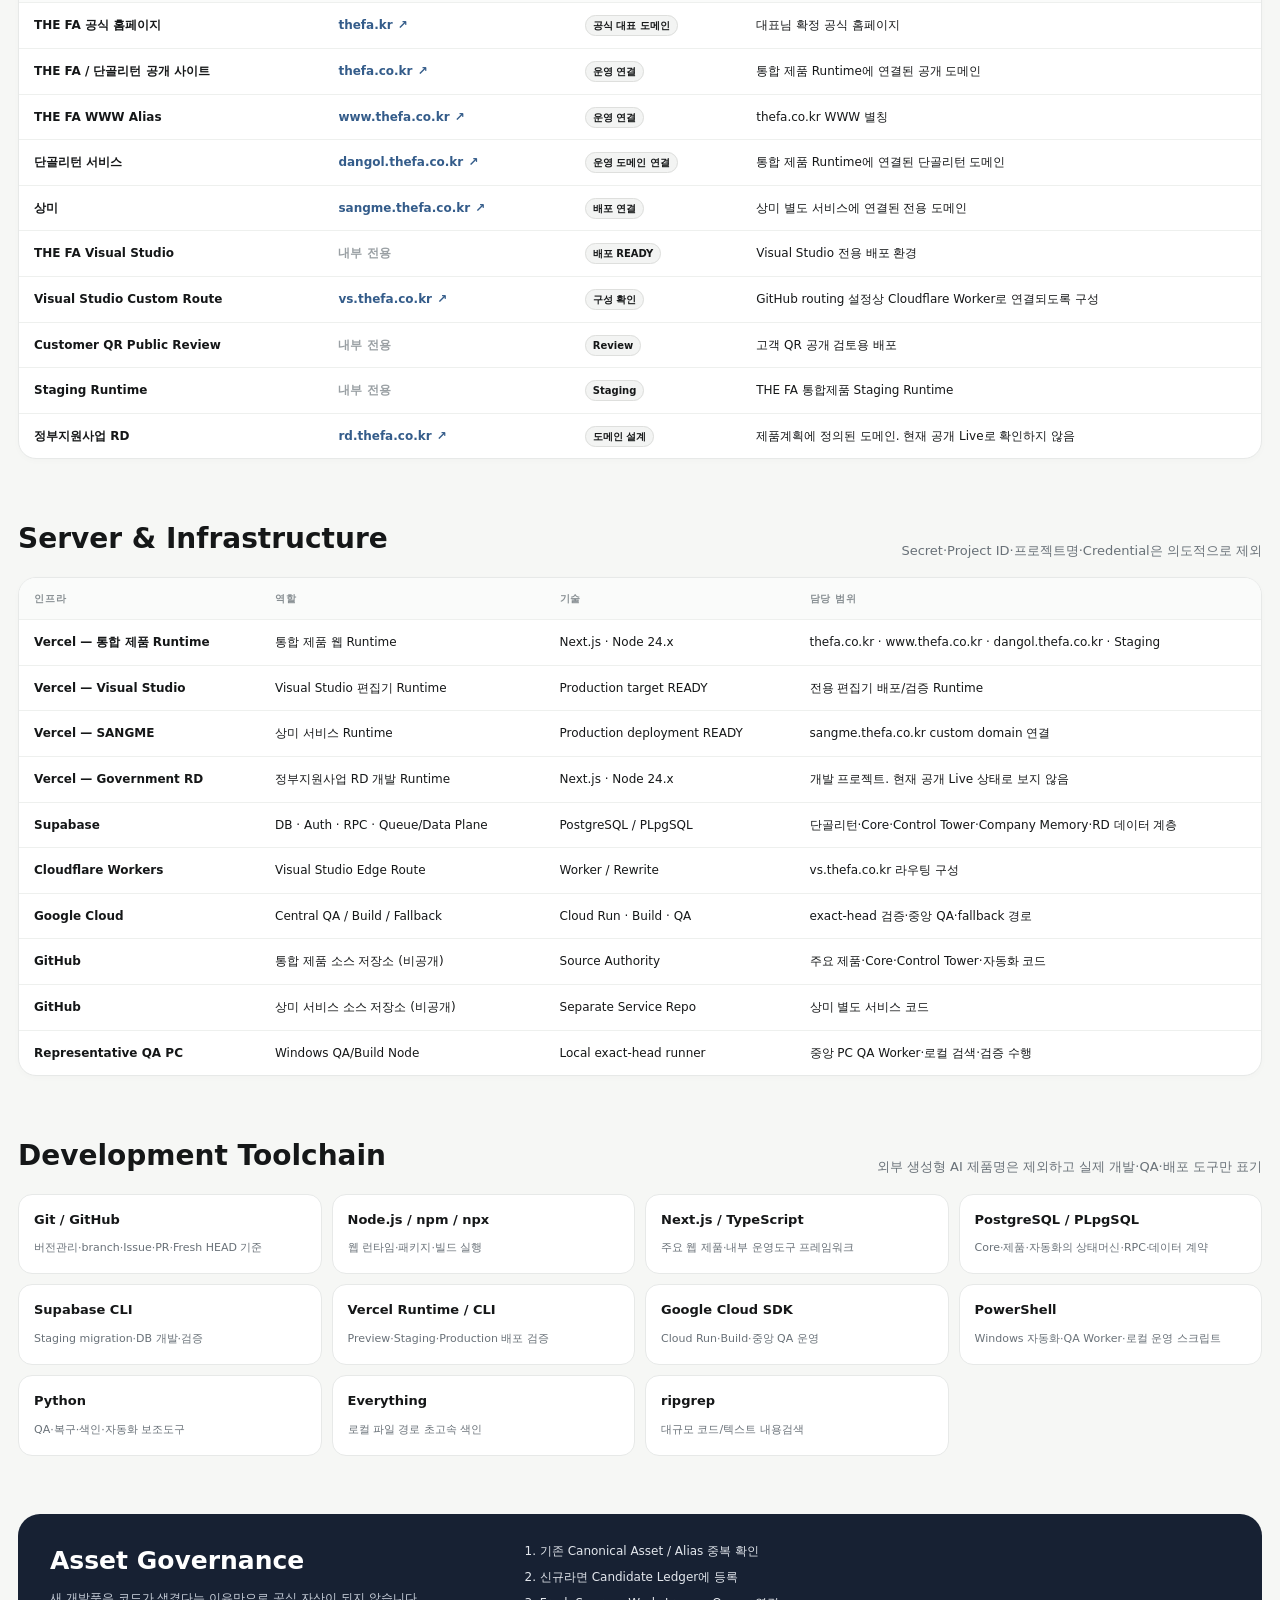
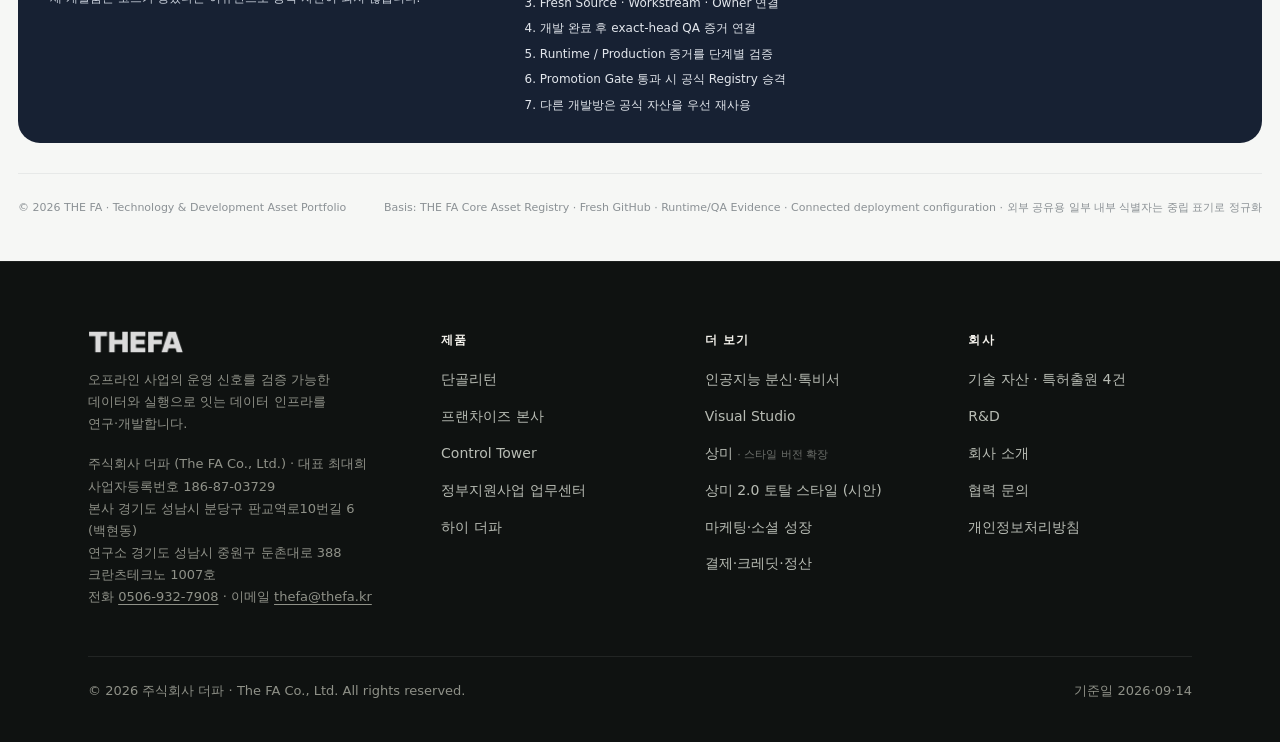
==== commit 7b245767: "Preview: feature/thefa-core-intro @ 7e16043 (production 배포 아님) 주소 시도명 '경기도' 통일까지 반영한 검토용 미리보기입니다.  C" ====
--- a/technology/index.html
+++ b/technology/index.html
@@ -596,7 +596,7 @@
         <address style="margin-top:18px;font-style:normal;font-size:13px;color:#8f9188;line-height:1.7">
           주식회사 더파 (The FA Co., Ltd.) · 대표 최대희<br/>
           사업자등록번호 186-87-03729<br/>
-          본사 경기 성남시 분당구 판교역로10번길 6 (백현동)<br/>
+          본사 경기도 성남시 분당구 판교역로10번길 6 (백현동)<br/>
           연구소 경기도 성남시 중원구 둔촌대로 388 크란츠테크노 1007호<br/>
           전화 <a href="tel:0506-932-7908" style="color:inherit">0506-932-7908</a> ·
           이메일 <a href="mailto:thefa@thefa.kr" style="color:inherit;text-decoration:underline">thefa@thefa.kr</a>
